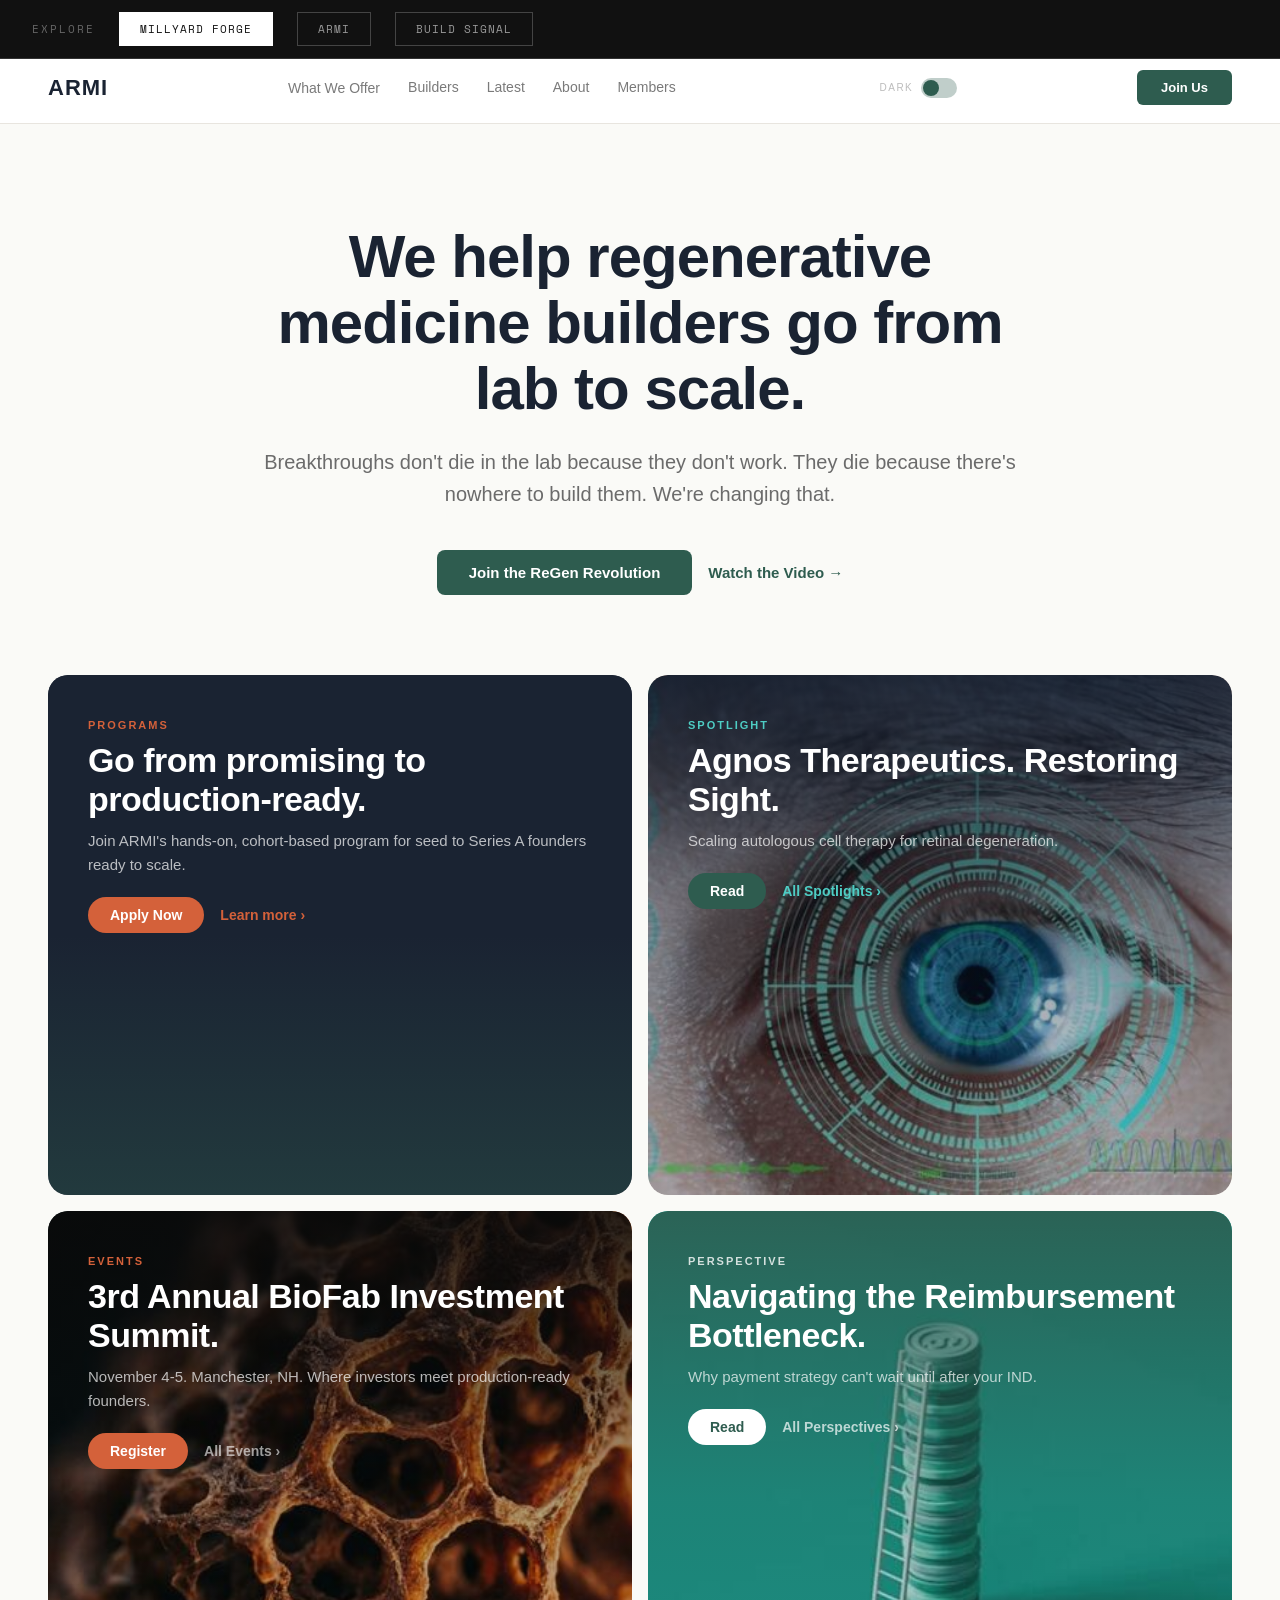
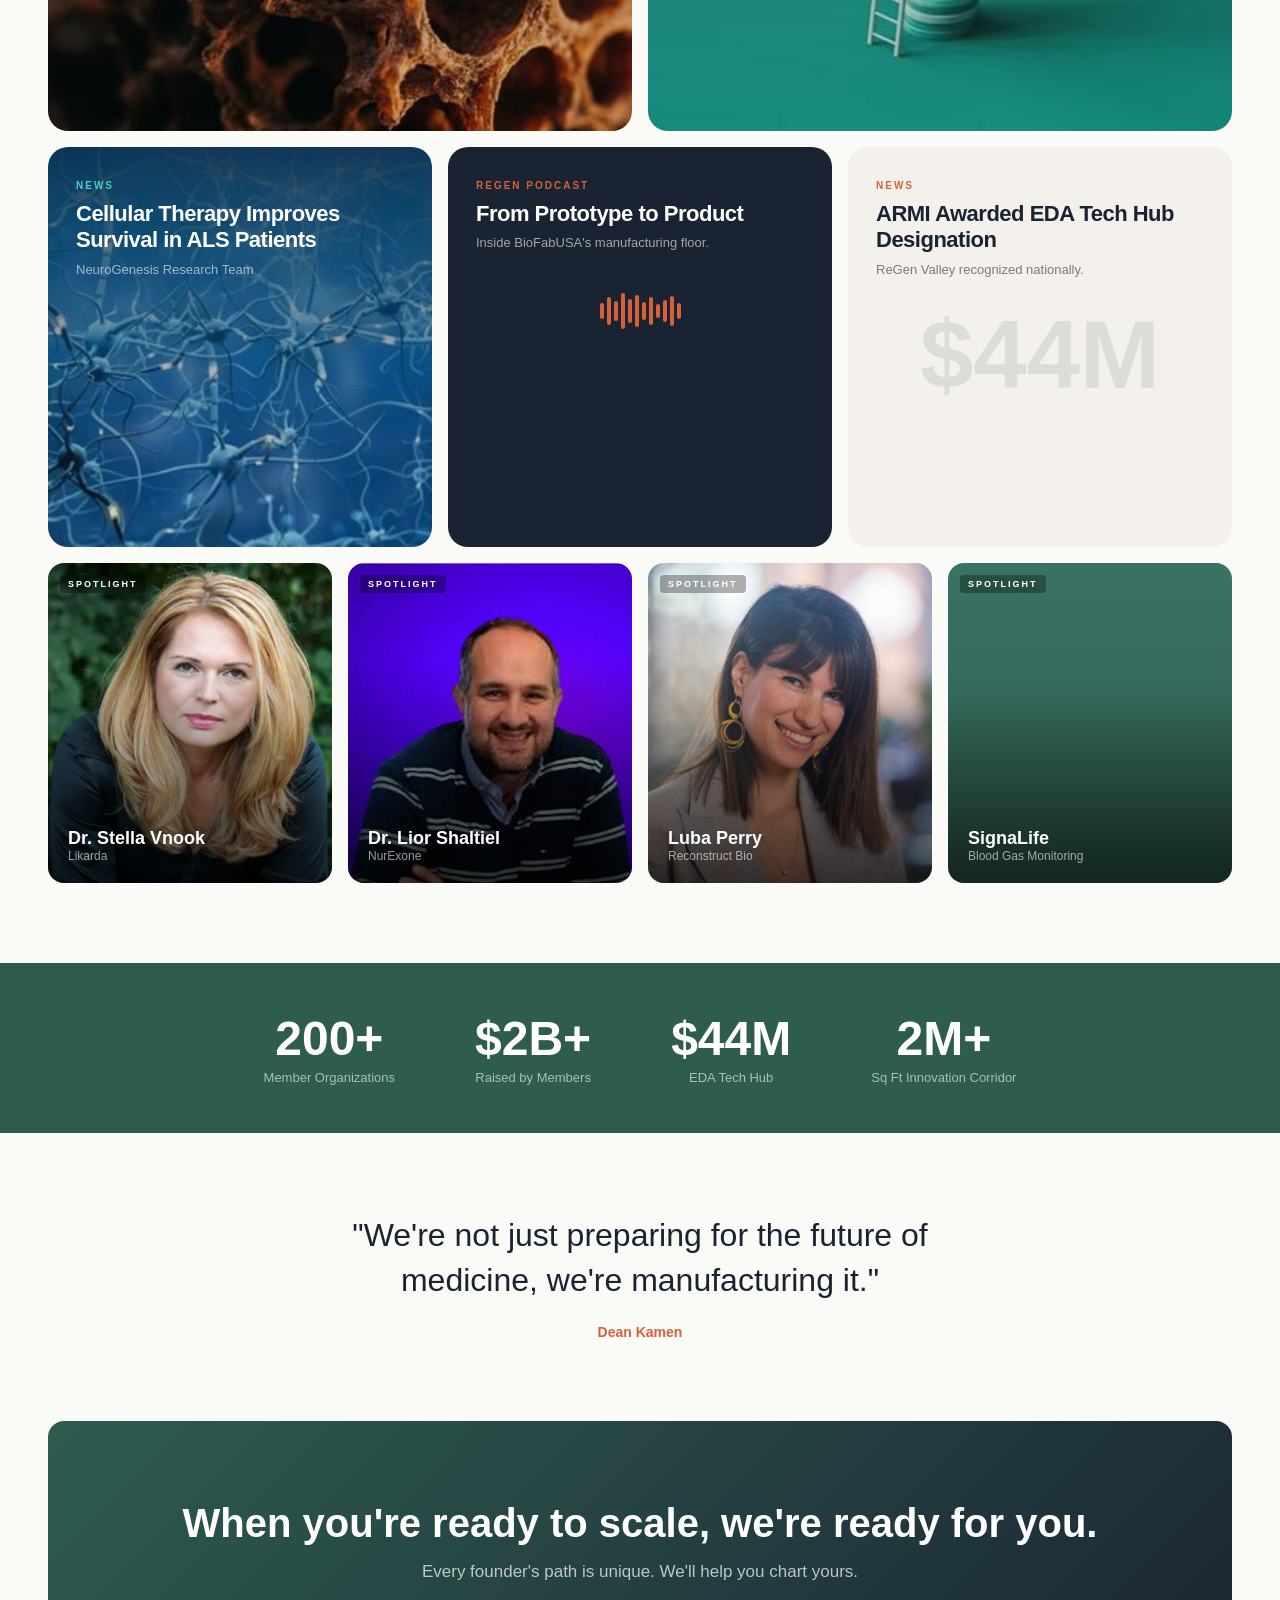
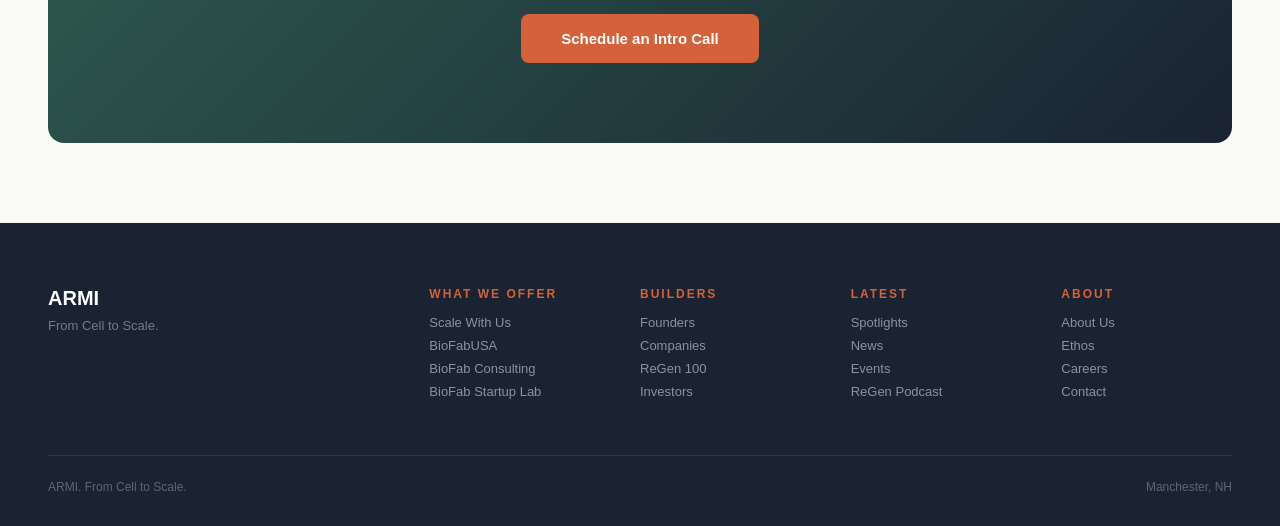
==== index.html @ 645fe460 "ARMI website explorations with What We Offer sub-pages 3 mockup variants (Forge, ARMI, Signal) acros" ====
<!DOCTYPE html>
<html lang="en">
<head>
<meta charset="UTF-8">
<meta name="viewport" content="width=device-width, initial-scale=1.0">
<title>ARMI - Homepage Explorations</title>
<link rel="preconnect" href="https://fonts.googleapis.com">
<link href="https://fonts.googleapis.com/css2?family=DM+Sans:wght@400;500;700&family=Fraunces:ital,opsz,wght@0,9..144,300;0,9..144,500;0,9..144,700;0,9..144,900;1,9..144,400&family=Plus+Jakarta+Sans:wght@400;500;600;700&family=Space+Mono:wght@400;700&display=swap" rel="stylesheet">
<link href="https://api.fontshare.com/v2/css?f[]=clash-display@400,500,600,700&f[]=outfit@300,400,500,600,700&f[]=general-sans@400,500,600,700&f[]=satoshi@400,500,700&display=swap" rel="stylesheet">
<link rel="stylesheet" href="css/styles.css">
</head>
<body>

<!-- SWITCHER -->
<div class="switcher">
  <span class="switcher-label">Explore</span>
  <button class="switcher-btn active" onclick="show('forge')">Millyard Forge</button>
  <button class="switcher-btn" onclick="show('armi-mock')">ARMI</button>
  <button class="switcher-btn" onclick="show('signal')">Build Signal</button>
</div>

<!-- ============================================
     MOCKUP 1: MILLYARD FORGE
     Industrial Editorial
     ============================================ -->
<div class="mockup forge" id="forge">
  <nav class="f-nav">
    <div class="f-logo">ARMI</div>
    <div class="f-nav-links">
      <div class="nav-dropdown-wrap">
        <a href="#" class="nav-dropdown-trigger">What We Offer</a>
        <div class="nav-dropdown">
          <a href="scale-with-us.html">Scale With Us</a>
          <div class="dd-divider"></div>
          <a href="founders.html">Founders</a>
          <a href="investors.html">Investors</a>
          <a href="pharma.html">Pharma</a>
          <a href="government.html">Government</a>
          <div class="dd-divider"></div>
          <a href="biofabusa.html">BioFabUSA</a>
          <a href="biofab-consulting.html">BioFab Consulting</a>
          <a href="bio-industries.html">Bio Industries</a>
          <a href="biofab.html">BioFab</a>
        </div>
      </div>
      <a href="#">Builders</a>
      <a href="#">Latest</a>
      <a href="#">About</a>
      <a href="#">Members</a>
    </div>
    <div class="mode-toggle">
      <span class="mode-toggle-label">Light</span>
      <label class="mode-toggle-switch"><input type="checkbox" onchange="toggleMode('forge',this.checked)"><div class="mode-toggle-track"></div><div class="mode-toggle-thumb"></div></label>
    </div>
    <a href="#" class="f-join">Join Us</a>
  </nav>

  <div class="f-hero">
    <div class="f-hero-left">
      <h1>Where Regenerative Medicine Stops Waiting and <em>Starts Scaling</em></h1>
    </div>
    <div class="f-hero-right">
      <p>Breakthroughs don't die in the lab because they don't work. They die because there's nowhere to build them. We're changing that.</p>
      <div class="f-cta-row">
        <a href="#" class="f-cta-primary">Join the ReGen Revolution</a>
        <a href="#" class="f-cta-ghost">Watch the Video</a>
      </div>
    </div>
  </div>

  <hr class="f-rule-thick">

  <div class="f-stats">
    <div class="f-stat"><div class="f-stat-num">200+</div><div class="f-stat-label">Member Organizations</div></div>
    <div class="f-stat"><div class="f-stat-num">$2B+</div><div class="f-stat-label">Raised by Members</div></div>
    <div class="f-stat"><div class="f-stat-num">$44M</div><div class="f-stat-label">EDA Tech Hub</div></div>
    <div class="f-stat"><div class="f-stat-num">2M+</div><div class="f-stat-label">Sq Ft Innovation Corridor</div></div>
  </div>

  <div class="f-cards">
    <div class="f-cards-label">From the Field</div>

    <!-- Wide card 1: Agnos -->
    <div class="fc-wide">
      <div class="fc-wide-img" style="background-image:url(img/agnos.jpg)"></div>
      <div class="fc-wide-text">
        <div class="fc-num">Spotlight 01</div>
        <h3>Agnos Therapeutics. Restoring Sight.</h3>
        <p>Scaling autologous cell therapy for retinal degeneration. From lab proof to manufacturing reality inside ARMI's BioFabUSA.</p>
        <a href="#">Read the Story &rarr;</a>
      </div>
    </div>

    <!-- Wide card 2: Reimbursement (flipped) -->
    <div class="fc-wide fc-flip">
      <div class="fc-wide-img" style="background-image:url(img/reimburse.jpg)"></div>
      <div class="fc-wide-text">
        <div class="fc-num">Perspective</div>
        <h3>Navigating the Reimbursement Bottleneck.</h3>
        <p>Why payment strategy can't wait until after your IND. The path to patients runs through payers.</p>
        <a href="#">Read &rarr;</a>
      </div>
    </div>

    <!-- 3-col row: Summit, Neural, Podcast -->
    <div class="fc-row3">
      <div class="fc-card" style="background-image:url(img/summit.jpg)">
        <div class="fc-card-text">
          <div class="fc-label">Events</div>
          <h4>3rd Annual BioFab Investment Summit</h4>
          <p>Nov 4-5 &middot; Manchester, NH</p>
        </div>
      </div>
      <div class="fc-card" style="background-image:url(img/neural.jpg)">
        <div class="fc-card-text">
          <div class="fc-label">News</div>
          <h4>Cellular Therapy Improves Survival in ALS Patients</h4>
          <p>NeuroGenesis Research Team</p>
        </div>
      </div>
      <div class="fc-card" style="background-color:#1A1714">
        <div class="fc-card-text" style="bottom:auto;top:0;bottom:0;display:flex;flex-direction:column;justify-content:center;align-items:center;text-align:center">
          <div class="fc-label">ReGen Podcast</div>
          <h4>From Prototype to Product</h4>
          <p>Inside BioFabUSA's manufacturing floor</p>
        </div>
      </div>
    </div>

    <!-- Founders -->
    <div class="fc-founders">
      <div class="fc-founder" style="background-image:url(img/stella.jpg)">
        <div class="fc-founder-text"><span>Spotlight</span><h4>Dr. Stella Vnook</h4><p>Likarda</p></div>
      </div>
      <div class="fc-founder" style="background-image:url(img/lior.jpg)">
        <div class="fc-founder-text"><span>Spotlight</span><h4>Dr. Lior Shaltiel</h4><p>NurExone</p></div>
      </div>
      <div class="fc-founder" style="background-image:url(img/luba.jpg)">
        <div class="fc-founder-text"><span>Spotlight</span><h4>Luba Perry</h4><p>Reconstruct Bio</p></div>
      </div>
    </div>
  </div>


  <div class="f-quote">
    <blockquote>"We're not just preparing for the future of medicine, we're manufacturing it."</blockquote>
    <cite>Dean Kamen</cite>
  </div>

  <hr class="f-rule">

  <div class="f-cta-banner">
    <h3>When you're ready to scale, we're ready for you.</h3>
    <a href="#">Schedule an Intro Call</a>
  </div>

  <div class="f-footer">
    <div class="f-footer-brand">ARMI<p>From Cell to Scale.</p></div>
    <div class="f-footer-col"><h5>What We Offer</h5><a href="scale-with-us.html">Scale With Us</a><a href="biofabusa.html">BioFabUSA</a><a href="biofab-consulting.html">BioFab Consulting</a><a href="founders.html">BioFab Startup Lab</a></div>
    <div class="f-footer-col"><h5>Builders</h5><a href="founders.html">Founders</a><a href="#">Companies</a><a href="#">ReGen 100</a><a href="investors.html">Investors</a></div>
    <div class="f-footer-col"><h5>Latest</h5><a href="#">Spotlights</a><a href="#">News</a><a href="#">Events</a><a href="#">ReGen Podcast</a></div>
    <div class="f-footer-col"><h5>About</h5><a href="#">About Us</a><a href="#">Ethos</a><a href="#">Careers</a><a href="#">Contact</a></div>
  </div>
</div>

<!-- ============================================
     MOCKUP 2: ARMI (Sequoia-Inspired)
     Kinetic Storytelling / Editorial Grid
     ============================================ -->
<div class="mockup armi-m active" id="armi-mock">
  <nav class="a-nav">
    <div class="a-logo">ARMI</div>
    <div class="a-nav-links">
      <div class="nav-dropdown-wrap">
        <a href="#" class="nav-dropdown-trigger">What We Offer</a>
        <div class="nav-dropdown">
          <a href="scale-with-us.html">Scale With Us</a>
          <div class="dd-divider"></div>
          <a href="founders.html">Founders</a>
          <a href="investors.html">Investors</a>
          <a href="pharma.html">Pharma</a>
          <a href="government.html">Government</a>
          <div class="dd-divider"></div>
          <a href="biofabusa.html">BioFabUSA</a>
          <a href="biofab-consulting.html">BioFab Consulting</a>
          <a href="bio-industries.html">Bio Industries</a>
          <a href="biofab.html">BioFab</a>
        </div>
      </div>
      <a href="#">Builders</a>
      <a href="#">Latest</a>
      <a href="#">About</a>
      <a href="#">Members</a>
    </div>
    <div class="mode-toggle">
      <span class="mode-toggle-label">Dark</span>
      <label class="mode-toggle-switch"><input type="checkbox" onchange="toggleMode('armi-mock',this.checked)"><div class="mode-toggle-track"></div><div class="mode-toggle-thumb"></div></label>
    </div>
    <a href="#" class="a-join">Join Us</a>
  </nav>

  <div class="a-hero">
    <h1>We help regenerative medicine builders go from lab to scale.</h1>
    <p>Breakthroughs don't die in the lab because they don't work. They die because there's nowhere to build them. We're changing that.</p>
    <div class="a-hero-ctas">
      <a href="#" class="a-cta-primary">Join the ReGen Revolution</a>
      <a href="#" class="a-cta-link">Watch the Video &rarr;</a>
    </div>
  </div>

  <div class="a-cards">

    <!-- Card 1: BioFab Startup Lab -->
    <div class="ac ac-startup">
      <div class="ac-text">
        <div class="ac-tag">Programs</div>
        <h3>Go from promising to production-ready.</h3>
        <p>Join ARMI's hands-on, cohort-based program for seed to Series A founders ready to scale.</p>
        <div class="ac-ctas">
          <a href="#" class="ac-btn">Apply Now</a>
          <a href="#" class="ac-link">Learn more &rsaquo;</a>
        </div>
      </div>
    </div>

    <!-- Card 2: Agnos Spotlight -->
    <div class="ac ac-agnos" style="background-image:url(img/agnos.jpg);background-size:cover;background-position:center">
      <div class="ac-text">
        <div class="ac-tag">Spotlight</div>
        <h3>Agnos Therapeutics. Restoring Sight.</h3>
        <p>Scaling autologous cell therapy for retinal degeneration.</p>
        <div class="ac-ctas">
          <a href="#" class="ac-btn">Read</a>
          <a href="#" class="ac-link">All Spotlights &rsaquo;</a>
        </div>
      </div>
    </div>

    <!-- Card 3: BioFab Investment Summit -->
    <div class="ac ac-summit" style="background-image:url(img/summit.jpg);background-size:cover;background-position:center">
      <div class="ac-text">
        <div class="ac-tag">Events</div>
        <h3>3rd Annual BioFab Investment Summit.</h3>
        <p>November 4-5. Manchester, NH. Where investors meet production-ready founders.</p>
        <div class="ac-ctas">
          <a href="#" class="ac-btn">Register</a>
          <a href="#" class="ac-link">All Events &rsaquo;</a>
        </div>
      </div>
    </div>

    <!-- Card 4: Perspective -->
    <div class="ac ac-perspective" style="background-image:url(img/reimburse.jpg);background-size:cover;background-position:center">
      <div class="ac-text">
        <div class="ac-tag">Perspective</div>
        <h3>Navigating the Reimbursement Bottleneck.</h3>
        <p>Why payment strategy can't wait until after your IND.</p>
        <div class="ac-ctas">
          <a href="#" class="ac-btn">Read</a>
          <a href="#" class="ac-link">All Perspectives &rsaquo;</a>
        </div>
      </div>
    </div>

    <!-- Row 3: Three medium cards -->
    <div class="ac-row3">
      <!-- Neural / News -->
      <div class="ac-sm ac-neural" style="background-image:url(img/neural.jpg);background-size:cover;background-position:center">
        <div class="ac-text">
          <div class="ac-tag">News</div>
          <h3>Cellular Therapy Improves Survival in ALS Patients</h3>
          <p>NeuroGenesis Research Team</p>
        </div>
      </div>

      <!-- Podcast -->
      <div class="ac-sm ac-pod">
        <div class="ac-text">
          <div class="ac-tag">ReGen Podcast</div>
          <h3>From Prototype to Product</h3>
          <p>Inside BioFabUSA's manufacturing floor.</p>
        </div>
        <div class="ac-vis-zone">
          <div class="ac-waveform">
            <div class="ac-bar" style="animation-delay:0s;height:16px"></div>
            <div class="ac-bar" style="animation-delay:.1s;height:28px"></div>
            <div class="ac-bar" style="animation-delay:.2s;height:20px"></div>
            <div class="ac-bar" style="animation-delay:.3s;height:36px"></div>
            <div class="ac-bar" style="animation-delay:.4s;height:24px"></div>
            <div class="ac-bar" style="animation-delay:.5s;height:32px"></div>
            <div class="ac-bar" style="animation-delay:.6s;height:18px"></div>
            <div class="ac-bar" style="animation-delay:.7s;height:28px"></div>
            <div class="ac-bar" style="animation-delay:.8s;height:14px"></div>
            <div class="ac-bar" style="animation-delay:.9s;height:22px"></div>
            <div class="ac-bar" style="animation-delay:1s;height:30px"></div>
            <div class="ac-bar" style="animation-delay:1.1s;height:16px"></div>
          </div>
        </div>
      </div>

      <!-- $44M News -->
      <div class="ac-sm ac-news">
        <div class="ac-text">
          <div class="ac-tag">News</div>
          <h3>ARMI Awarded EDA Tech Hub Designation</h3>
          <p>ReGen Valley recognized nationally.</p>
        </div>
        <div class="ac-vis-zone">
          <div class="ac-big-num">$44M</div>
        </div>
      </div>
    </div>

    <!-- Row 4: Founder portraits -->
    <div class="ac-founders">
      <div class="ac-founder" style="background:url(img/stella.jpg) center top/cover no-repeat">
        <div class="ac-f-overlay" style="background:linear-gradient(180deg,transparent 30%,rgba(0,0,0,0.7))"></div>
        <div class="ac-f-tag">Spotlight</div>
        <div class="ac-f-name">Dr. Stella Vnook</div>
        <div class="ac-f-co">Likarda</div>
      </div>
      <div class="ac-founder" style="background:url(img/lior.jpg) center top/cover no-repeat">
        <div class="ac-f-overlay" style="background:linear-gradient(180deg,transparent 30%,rgba(0,0,0,0.7))"></div>
        <div class="ac-f-tag">Spotlight</div>
        <div class="ac-f-name">Dr. Lior Shaltiel</div>
        <div class="ac-f-co">NurExone</div>
      </div>
      <div class="ac-founder" style="background:url(img/luba.jpg) center top/cover no-repeat">
        <div class="ac-f-overlay" style="background:linear-gradient(180deg,transparent 30%,rgba(0,0,0,0.7))"></div>
        <div class="ac-f-tag">Spotlight</div>
        <div class="ac-f-name">Luba Perry</div>
        <div class="ac-f-co">Reconstruct Bio</div>
      </div>
      <div class="ac-founder" style="background:linear-gradient(180deg,#3A7263,#2E5C4F)">
        <div class="ac-f-overlay" style="background:linear-gradient(180deg,transparent 40%,rgba(0,0,0,0.6))"></div>
        <div class="ac-f-tag">Spotlight</div>
        <div class="ac-f-name">SignaLife</div>
        <div class="ac-f-co">Blood Gas Monitoring</div>
      </div>
    </div>

  </div>

  <div class="a-stats-bar">
    <div class="a-sbar-item"><div class="a-sbar-num">200+</div><div class="a-sbar-label">Member Organizations</div></div>
    <div class="a-sbar-item"><div class="a-sbar-num">$2B+</div><div class="a-sbar-label">Raised by Members</div></div>
    <div class="a-sbar-item"><div class="a-sbar-num">$44M</div><div class="a-sbar-label">EDA Tech Hub</div></div>
    <div class="a-sbar-item"><div class="a-sbar-num">2M+</div><div class="a-sbar-label">Sq Ft Innovation Corridor</div></div>
  </div>

  <div class="a-quote">
    <blockquote>"We're not just preparing for the future of medicine, we're manufacturing it."</blockquote>
    <cite>Dean Kamen</cite>
  </div>

  <div style="padding:0 48px">
    <div class="a-cta-section">
      <h3>When you're ready to scale, we're ready for you.</h3>
      <p>Every founder's path is unique. We'll help you chart yours.</p>
      <a href="#">Schedule an Intro Call</a>
    </div>
  </div>

  <div class="a-footer">
    <div class="a-footer-inner">
      <div class="a-footer-brand"><div class="a-f-logo">ARMI</div><div class="a-f-tag">From Cell to Scale.</div></div>
      <div><h5>What We Offer</h5><a href="scale-with-us.html">Scale With Us</a><a href="biofabusa.html">BioFabUSA</a><a href="biofab-consulting.html">BioFab Consulting</a><a href="founders.html">BioFab Startup Lab</a></div>
      <div><h5>Builders</h5><a href="founders.html">Founders</a><a href="#">Companies</a><a href="#">ReGen 100</a><a href="investors.html">Investors</a></div>
      <div><h5>Latest</h5><a href="#">Spotlights</a><a href="#">News</a><a href="#">Events</a><a href="#">ReGen Podcast</a></div>
      <div><h5>About</h5><a href="#">About Us</a><a href="#">Ethos</a><a href="#">Careers</a><a href="#">Contact</a></div>
    </div>
    <div class="a-footer-bottom"><span>ARMI. From Cell to Scale.</span><span>Manchester, NH</span></div>
  </div>
</div>

<!-- ============================================
     MOCKUP 3: BUILD SIGNAL
     Mission Control / Data Terminal
     ============================================ -->
<div class="mockup signal" id="signal">
  <nav class="s-nav">
    <div class="s-logo">ARM<span>I</span></div>
    <div class="s-nav-links">
      <div class="nav-dropdown-wrap">
        <a href="#" class="nav-dropdown-trigger">What We Offer</a>
        <div class="nav-dropdown">
          <a href="scale-with-us.html">Scale With Us</a>
          <div class="dd-divider"></div>
          <a href="founders.html">Founders</a>
          <a href="investors.html">Investors</a>
          <a href="pharma.html">Pharma</a>
          <a href="government.html">Government</a>
          <div class="dd-divider"></div>
          <a href="biofabusa.html">BioFabUSA</a>
          <a href="biofab-consulting.html">BioFab Consulting</a>
          <a href="bio-industries.html">Bio Industries</a>
          <a href="biofab.html">BioFab</a>
        </div>
      </div>
      <a href="#">Builders</a>
      <a href="#">Latest</a>
      <a href="#">About</a>
      <a href="#">Members</a>
    </div>
    <div class="mode-toggle">
      <span class="mode-toggle-label">Dark</span>
      <label class="mode-toggle-switch"><input type="checkbox" onchange="toggleMode('signal',this.checked)"><div class="mode-toggle-track"></div><div class="mode-toggle-thumb"></div></label>
    </div>
    <a href="#" class="s-join">Join Us</a>
  </nav>

  <div class="s-ticker"><div class="s-ticker-inner">
    <span>200+ Member Organizations</span><span class="s-t-accent">*</span>
    <span>$2B+ Raised by Members</span><span class="s-t-accent">*</span>
    <span>$44M EDA Tech Hub</span><span class="s-t-accent">*</span>
    <span>2M+ Sq Ft Innovation Corridor</span><span class="s-t-accent">*</span>
    <span>Manchester, NH - ReGen Valley</span><span class="s-t-accent">*</span>
    <span>DoD / HHS / BARDA / NIH / NIST / NSF / FDA</span><span class="s-t-accent">*</span>
    <span>200+ Member Organizations</span><span class="s-t-accent">*</span>
    <span>$2B+ Raised by Members</span><span class="s-t-accent">*</span>
    <span>$44M EDA Tech Hub</span><span class="s-t-accent">*</span>
    <span>2M+ Sq Ft Innovation Corridor</span><span class="s-t-accent">*</span>
    <span>Manchester, NH - ReGen Valley</span><span class="s-t-accent">*</span>
    <span>DoD / HHS / BARDA / NIH / NIST / NSF / FDA</span><span class="s-t-accent">*</span>
  </div></div>

  <div class="s-hero">
    <div class="s-hero-inner">
      <h1>Where Regenerative Medicine <span>Stops Waiting</span> and Starts Scaling</h1>
      <div class="s-hero-right">
        <p>Breakthroughs don't die in the lab because they don't work. They die because there's nowhere to build them. We're changing that.</p>
        <div class="s-cta-row">
          <a href="#" class="s-cta-red">Scale With Us</a>
          <a href="#" class="s-cta-outline">Watch Video</a>
        </div>
      </div>
    </div>
  </div>

  <div class="s-stats">
    <div class="s-stat"><div class="s-stat-num">200<span>+</span></div><div class="s-stat-label">Members</div></div>
    <div class="s-stat"><div class="s-stat-num">$2B<span>+</span></div><div class="s-stat-label">Raised</div></div>
    <div class="s-stat"><div class="s-stat-num">$44<span>M</span></div><div class="s-stat-label">EDA Tech Hub</div></div>
    <div class="s-stat"><div class="s-stat-num">2M<span>+</span></div><div class="s-stat-label">Sq Ft Corridor</div></div>
  </div>


  <div class="sc-section">
    <div class="sc-label">Latest Signals</div>

    <!-- Monitor 1: Agnos -->
    <div class="sc-monitor">
      <div class="sc-monitor-bar"><span><span class="sc-dot"></span>Spotlight // Live</span><a href="#" class="sc-action">Read &rarr;</a></div>
      <div class="sc-monitor-body">
        <div class="sc-monitor-img" style="background-image:url(img/agnos.jpg)"></div>
        <div class="sc-monitor-text">
          <h3>Agnos Therapeutics. Restoring Sight.</h3>
          <p>Scaling autologous cell therapy for retinal degeneration. From lab proof to manufacturing reality.</p>
          <a href="#">Read Full Report &rarr;</a>
        </div>
      </div>
    </div>

    <!-- Monitor 2: Reimbursement (flipped) -->
    <div class="sc-monitor sc-flip">
      <div class="sc-monitor-bar"><span><span class="sc-dot"></span>Perspective // Analysis</span><a href="#" class="sc-action">Read &rarr;</a></div>
      <div class="sc-monitor-body">
        <div class="sc-monitor-img" style="background-image:url(img/reimburse.jpg)"></div>
        <div class="sc-monitor-text">
          <h3>Navigating the Reimbursement Bottleneck.</h3>
          <p>Why payment strategy can't wait until after your IND. The path to patients runs through payers.</p>
          <a href="#">Read Analysis &rarr;</a>
        </div>
      </div>
    </div>

    <!-- 3 data cards -->
    <div class="sc-grid3">
      <div class="sc-dcard">
        <div class="sc-dcard-img" style="background-image:url(img/summit.jpg)"></div>
        <div class="sc-dcard-text">
          <div class="sc-dt-label">Events</div>
          <h4>BioFab Investment Summit</h4>
          <p>Nov 4-5 &middot; Manchester, NH</p>
        </div>
      </div>
      <div class="sc-dcard">
        <div class="sc-dcard-img" style="background-image:url(img/neural.jpg)"></div>
        <div class="sc-dcard-text">
          <div class="sc-dt-label">News</div>
          <h4>Cell Therapy Improves ALS Survival</h4>
          <p>NeuroGenesis Research Team</p>
        </div>
      </div>
      <div class="sc-dcard">
        <div class="sc-dcard-img" style="background-color:#0F0F0F;filter:none;display:flex;align-items:center;justify-content:center"><div style="font-family:'General Sans',sans-serif;font-size:64px;font-weight:700;color:#222;position:relative;z-index:2">$44<span style='color:#D9534F'>M</span></div></div>
        <div class="sc-dcard-text">
          <div class="sc-dt-label">News</div>
          <h4>EDA Tech Hub Designation</h4>
          <p>ReGen Valley recognized nationally</p>
        </div>
      </div>
    </div>

    <!-- Founder row -->
    <div class="sc-grid3">
      <div class="sc-dcard">
        <div class="sc-dcard-img" style="background-image:url(img/stella.jpg)"></div>
        <div class="sc-dcard-text">
          <div class="sc-dt-label">Spotlight</div>
          <h4>Dr. Stella Vnook</h4>
          <p>Likarda</p>
        </div>
      </div>
      <div class="sc-dcard">
        <div class="sc-dcard-img" style="background-image:url(img/lior.jpg)"></div>
        <div class="sc-dcard-text">
          <div class="sc-dt-label">Spotlight</div>
          <h4>Dr. Lior Shaltiel</h4>
          <p>NurExone</p>
        </div>
      </div>
      <div class="sc-dcard">
        <div class="sc-dcard-img" style="background-image:url(img/luba.jpg)"></div>
        <div class="sc-dcard-text">
          <div class="sc-dt-label">Spotlight</div>
          <h4>Luba Perry</h4>
          <p>Reconstruct Bio</p>
        </div>
      </div>
    </div>
  </div>


  <div class="s-quote">
    <blockquote>"We're not just preparing for the future of medicine, we're manufacturing it."</blockquote>
    <cite>Dean Kamen</cite>
  </div>

  <div class="s-companies">
    <h2>Companies Scaling with ARMI</h2>
    <p>Startups that don't just promise progress. They're building it.</p>
    <div class="s-co-grid">
      <div class="s-co-card"><h5>Agnos Therapeutics</h5><p>Restoring Sight. Autologous cell therapy for retinal degeneration.</p><div class="s-co-stage">Stage: Series A</div></div>
      <div class="s-co-card"><h5>SignaLife</h5><p>Continuous, non-invasive blood gas monitoring.</p><div class="s-co-stage">Stage: Growth</div></div>
      <div class="s-co-card"><h5>NeuroGenesis</h5><p>Autologous cell therapy reversing disability in Progressive MS and ALS.</p><div class="s-co-stage">Stage: Pre-Clinical</div></div>
      <div class="s-co-card"><h5>FlowCell</h5><p>High-precision perfusion platform enabling scalable vascularized tissue fabrication.</p><div class="s-co-stage">Stage: Seed</div></div>
    </div>
  </div>

  <div class="s-cta-banner">
    <h3>When you're ready to scale, we're ready for you.</h3>
    <p>Every founder's path is unique. We'll help you chart yours.</p>
    <a href="#">Schedule an Intro Call</a>
  </div>

  <div class="s-footer">
    <div class="s-footer-inner">
      <div class="s-footer-brand">ARM<span>I</span><p>From Cell to Scale. Manchester, NH.</p></div>
      <div><h5>What We Offer</h5><a href="scale-with-us.html">Scale With Us</a><a href="biofabusa.html">BioFabUSA</a><a href="biofab-consulting.html">BioFab Consulting</a><a href="founders.html">BioFab Startup Lab</a></div>
      <div><h5>Builders</h5><a href="founders.html">Founders</a><a href="#">Companies</a><a href="#">ReGen 100</a><a href="investors.html">Investors</a></div>
      <div><h5>Latest</h5><a href="#">Spotlights</a><a href="#">News</a><a href="#">Events</a><a href="#">ReGen Podcast</a></div>
      <div><h5>About</h5><a href="#">About Us</a><a href="#">Ethos</a><a href="#">Careers</a><a href="#">Contact</a></div>
    </div>
  </div>
</div>

<script src="https://mcp.figma.com/mcp/html-to-design/capture.js" async></script>
<script src="js/main.js"></script>
</body>
</html>
---- css/styles.css ----
*{margin:0;padding:0;box-sizing:border-box}

/* === MOCKUP SWITCHER === */
.switcher{position:fixed;top:0;left:0;right:0;z-index:9999;background:#111;display:flex;align-items:center;padding:12px 32px;gap:24px;border-bottom:1px solid #333}
.switcher-label{color:#666;font-family:'Space Mono',monospace;font-size:11px;text-transform:uppercase;letter-spacing:2px}
.switcher-btn{background:none;border:1px solid #444;color:#999;padding:8px 20px;font-family:'Space Mono',monospace;font-size:11px;letter-spacing:1px;text-transform:uppercase;cursor:pointer;transition:all .3s}
.switcher-btn:hover{border-color:#888;color:#fff}
.switcher-btn.active{background:#fff;color:#111;border-color:#fff}
.mockup{display:none;padding-top:52px}
.mockup.active{display:block}

/* ========================================
   MOCKUP 1: MILLYARD FORGE
   Industrial Editorial
   ======================================== */
.forge{background:#0E0C0A;color:#F5F0E8;font-family:'Plus Jakarta Sans',sans-serif}
.forge .f-nav{display:flex;align-items:center;justify-content:space-between;padding:20px 48px;border-bottom:1px solid rgba(196,114,42,0.15)}
.forge .f-logo{font-family:'Fraunces',Georgia,serif;font-size:24px;font-weight:700;color:#C4722A;letter-spacing:2px}
.forge .f-nav-links{display:flex;gap:32px}
.forge .f-nav-links a{color:#8A8478;font-size:13px;font-weight:500;text-decoration:none;letter-spacing:.5px;transition:color .3s}
.forge .f-nav-links a:hover{color:#F5F0E8}
.forge .f-join{background:#C4722A;color:#0E0C0A;padding:10px 24px;font-size:12px;font-weight:700;text-transform:uppercase;letter-spacing:2px;text-decoration:none;transition:all .3s}
.forge .f-join:hover{background:#E08C3A}

.forge .f-hero{padding:120px 48px 80px;max-width:1300px;margin:0 auto;display:grid;grid-template-columns:1fr 1fr;gap:80px;align-items:end}
.forge .f-hero-left h1{font-family:'Fraunces',Georgia,serif;font-size:64px;font-weight:900;line-height:1.05;color:#F5F0E8;letter-spacing:-1px}
.forge .f-hero-left h1 em{font-style:italic;color:#C4722A}
.forge .f-hero-right{border-left:1px solid rgba(196,114,42,0.2);padding-left:48px}
.forge .f-hero-right p{font-size:18px;line-height:1.7;color:#8A8478;margin-bottom:32px}
.forge .f-hero-right .f-cta-row{display:flex;gap:16px}
.forge .f-hero-right .f-cta-primary{background:#C4722A;color:#0E0C0A;padding:14px 32px;font-size:13px;font-weight:700;text-transform:uppercase;letter-spacing:2px;text-decoration:none;display:inline-block;transition:all .3s}
.forge .f-hero-right .f-cta-primary:hover{background:#E08C3A}
.forge .f-hero-right .f-cta-ghost{border:1px solid #C4722A;color:#C4722A;padding:14px 32px;font-size:13px;font-weight:700;text-transform:uppercase;letter-spacing:2px;text-decoration:none;display:inline-block;transition:all .3s}
.forge .f-hero-right .f-cta-ghost:hover{background:rgba(196,114,42,0.1)}

.forge .f-rule{border:none;border-top:1px solid rgba(196,114,42,0.15);margin:0 48px}
.forge .f-rule-thick{border:none;border-top:3px solid #C4722A;margin:0 48px}

.forge .f-stats{display:grid;grid-template-columns:repeat(4,1fr);max-width:1300px;margin:0 auto;padding:48px}
.forge .f-stat{text-align:center;padding:32px;border-right:1px solid rgba(196,114,42,0.1)}
.forge .f-stat:last-child{border-right:none}
.forge .f-stat-num{font-family:'DM Sans',sans-serif;font-size:56px;font-weight:700;color:#C4722A;line-height:1}
.forge .f-stat-label{font-size:12px;text-transform:uppercase;letter-spacing:3px;color:#8A8478;margin-top:12px}

.forge .f-section{max-width:1300px;margin:0 auto;padding:80px 48px}
.forge .f-section-header{display:flex;justify-content:space-between;align-items:flex-end;margin-bottom:48px}
.forge .f-section-header h2{font-family:'Fraunces',Georgia,serif;font-size:42px;font-weight:700;line-height:1.1}
.forge .f-section-header p{color:#8A8478;font-size:14px;max-width:400px;text-align:right;line-height:1.6}

.forge .f-stack{display:grid;grid-template-columns:repeat(3,1fr);gap:2px}
.forge .f-stack-item{background:#1A1714;padding:40px 32px;position:relative;overflow:hidden;transition:all .4s}
.forge .f-stack-item:hover{background:#241F1A}
.forge .f-stack-item::before{content:'';position:absolute;top:0;left:0;width:3px;height:0;background:#C4722A;transition:height .4s}
.forge .f-stack-item:hover::before{height:100%}
.forge .f-stack-item .f-si-num{font-family:'Space Mono',monospace;font-size:11px;color:#C4722A;margin-bottom:16px;letter-spacing:2px}
.forge .f-stack-item h4{font-family:'Fraunces',Georgia,serif;font-size:22px;font-weight:700;margin-bottom:12px}
.forge .f-stack-item p{color:#8A8478;font-size:14px;line-height:1.7}

.forge .f-quote{max-width:1300px;margin:0 auto;padding:80px 48px;text-align:center}
.forge .f-quote blockquote{font-family:'Fraunces',Georgia,serif;font-size:36px;font-weight:300;font-style:italic;line-height:1.4;color:#F5F0E8;max-width:900px;margin:0 auto 24px}
.forge .f-quote cite{color:#C4722A;font-family:'Space Mono',monospace;font-size:12px;letter-spacing:3px;text-transform:uppercase;font-style:normal}

.forge .f-cta-banner{background:#C4722A;padding:60px 48px;text-align:center}
.forge .f-cta-banner h3{font-family:'Fraunces',Georgia,serif;font-size:36px;font-weight:700;color:#0E0C0A;margin-bottom:24px}
.forge .f-cta-banner a{background:#0E0C0A;color:#F5F0E8;padding:16px 40px;font-size:13px;font-weight:700;text-transform:uppercase;letter-spacing:2px;text-decoration:none;display:inline-block;transition:all .3s}
.forge .f-cta-banner a:hover{background:#1A1714}

.forge .f-footer{padding:48px;display:grid;grid-template-columns:1fr repeat(4,auto);gap:48px;max-width:1300px;margin:0 auto;border-top:1px solid rgba(196,114,42,0.1)}
.forge .f-footer-brand{font-family:'Fraunces',Georgia,serif;font-size:18px;font-weight:700;color:#C4722A}
.forge .f-footer-brand p{font-size:12px;color:#5A5549;margin-top:8px;font-family:'Plus Jakarta Sans',sans-serif}
.forge .f-footer-col h5{font-size:11px;text-transform:uppercase;letter-spacing:2px;color:#C4722A;margin-bottom:16px;font-family:'Space Mono',monospace}
.forge .f-footer-col a{display:block;color:#5A5549;font-size:13px;text-decoration:none;margin-bottom:8px;transition:color .3s}
.forge .f-footer-col a:hover{color:#F5F0E8}

/* ========================================
   MOCKUP 2: ARMI (Sequoia-Inspired)
   Kinetic Storytelling / Editorial Grid
   ======================================== */
.armi-m{background:#FAFAF7;color:#1A2332;font-family:'Outfit',sans-serif}
.armi-m .a-nav{display:flex;align-items:center;justify-content:space-between;padding:18px 48px;background:#fff;border-bottom:1px solid #E8E5DF}
.armi-m .a-logo{font-family:'Clash Display',sans-serif;font-size:22px;font-weight:700;color:#1A2332;letter-spacing:1px}
.armi-m .a-nav-links{display:flex;gap:28px}
.armi-m .a-nav-links a{color:#7A7A7A;font-size:14px;font-weight:500;text-decoration:none;transition:color .3s}
.armi-m .a-nav-links a:hover{color:#1A2332}
.armi-m .a-join{background:#2E5C4F;color:#fff;padding:10px 24px;border-radius:6px;font-size:13px;font-weight:600;text-decoration:none;transition:all .3s}
.armi-m .a-join:hover{background:#3A7263}

.armi-m .a-hero{padding:100px 48px 60px;text-align:center;max-width:900px;margin:0 auto}
.armi-m .a-hero h1{font-family:'Clash Display',sans-serif;font-size:60px;font-weight:700;line-height:1.1;color:#1A2332;margin-bottom:24px;letter-spacing:-1px}
.armi-m .a-hero p{font-size:20px;line-height:1.6;color:#6B6B6B;margin-bottom:40px}
.armi-m .a-hero-ctas{display:flex;gap:16px;justify-content:center}
.armi-m .a-cta-primary{background:#2E5C4F;color:#fff;padding:14px 32px;border-radius:8px;font-size:15px;font-weight:600;text-decoration:none;transition:all .3s}
.armi-m .a-cta-primary:hover{background:#3A7263;transform:translateY(-1px)}
.armi-m .a-cta-link{color:#2E5C4F;padding:14px 0;font-size:15px;font-weight:600;text-decoration:none;display:flex;align-items:center;gap:8px;transition:all .3s}
.armi-m .a-cta-link:hover{gap:12px}

.armi-m .a-cards{max-width:1300px;margin:0 auto;padding:20px 48px 80px;display:grid;grid-template-columns:1fr 1fr;gap:16px}

/* Base card - full-bleed image, gradient overlay, text floats over */
.armi-m .ac{border-radius:20px;overflow:hidden;position:relative;cursor:pointer;transition:all .5s cubic-bezier(.23,1,.32,1);min-height:520px;background-size:cover;background-position:center}
.armi-m .ac:hover{transform:scale(1.008);box-shadow:0 24px 64px rgba(0,0,0,0.15)}
.armi-m .ac::before{content:'';position:absolute;inset:0;z-index:1;border-radius:20px}
.armi-m .ac-text{position:relative;z-index:2;padding:40px}
.armi-m .ac-tag{font-size:11px;font-weight:600;text-transform:uppercase;letter-spacing:2px;margin-bottom:10px;display:inline-block}
.armi-m .ac-text h3{font-family:'Clash Display',sans-serif;font-weight:700;line-height:1.15;margin-bottom:10px;letter-spacing:-.5px;color:#fff}
.armi-m .ac-text p{line-height:1.6;font-size:15px;color:rgba(255,255,255,0.7)}
.armi-m .ac-ctas{display:flex;gap:16px;align-items:center;margin-top:20px}
.armi-m .ac-ctas a{font-size:14px;font-weight:600;text-decoration:none;transition:all .3s}
.armi-m .ac-ctas .ac-btn{padding:10px 22px;border-radius:999px;display:inline-block}
.armi-m .ac-ctas .ac-link{display:flex;align-items:center;gap:4px}

/* Card 1: BioFab Startup Lab */
.armi-m .ac-startup{background-color:#1A2332;color:#fff}
.armi-m .ac-startup::before{background:linear-gradient(180deg,rgba(26,35,50,0.92) 0%,rgba(26,35,50,0.65) 50%,rgba(46,92,79,0.4) 100%)}
.armi-m .ac-startup .ac-tag{color:#D4613A}
.armi-m .ac-startup h3{font-size:34px;max-width:420px}
.armi-m .ac-startup .ac-btn{background:#D4613A;color:#fff}
.armi-m .ac-startup .ac-btn:hover{background:#E07048}
.armi-m .ac-startup .ac-link{color:#D4613A}

/* Card 2: Agnos Spotlight */
.armi-m .ac-agnos{color:#fff}
.armi-m .ac-agnos::before{background:linear-gradient(180deg,rgba(10,22,40,0.85) 0%,rgba(10,22,40,0.4) 45%,rgba(10,22,40,0.2) 100%)}
.armi-m .ac-agnos .ac-tag{color:#4ECDC4}
.armi-m .ac-agnos h3{font-size:34px}
.armi-m .ac-agnos .ac-btn{background:#2E5C4F;color:#fff}
.armi-m .ac-agnos .ac-btn:hover{background:#3A7263}
.armi-m .ac-agnos .ac-link{color:#4ECDC4}

/* Card 3: BioFab Investment Summit */
.armi-m .ac-summit{color:#fff}
.armi-m .ac-summit::before{background:linear-gradient(180deg,rgba(10,10,10,0.88) 0%,rgba(10,10,10,0.35) 50%,rgba(10,10,10,0.15) 100%)}
.armi-m .ac-summit .ac-tag{color:#D4613A}
.armi-m .ac-summit h3{font-size:34px}
.armi-m .ac-summit .ac-btn{background:#D4613A;color:#fff}
.armi-m .ac-summit .ac-btn:hover{background:#E07048}
.armi-m .ac-summit .ac-link{color:rgba(255,255,255,0.6)}

/* Card 4: Perspective / Reimbursement */
.armi-m .ac-perspective{color:#fff}
.armi-m .ac-perspective::before{background:linear-gradient(180deg,rgba(46,92,79,0.88) 0%,rgba(46,92,79,0.3) 55%,rgba(46,92,79,0.15) 100%)}
.armi-m .ac-perspective .ac-tag{color:rgba(255,255,255,0.8)}
.armi-m .ac-perspective h3{font-size:34px}
.armi-m .ac-perspective .ac-btn{background:#fff;color:#2E5C4F}
.armi-m .ac-perspective .ac-btn:hover{background:rgba(255,255,255,0.9)}
.armi-m .ac-perspective .ac-link{color:rgba(255,255,255,0.7)}

/* === Row 3: Smaller cards === */
.armi-m .ac-row3{grid-column:span 2;display:grid;grid-template-columns:1fr 1fr 1fr;gap:16px}

.armi-m .ac-sm{border-radius:20px;overflow:hidden;cursor:pointer;transition:all .5s cubic-bezier(.23,1,.32,1);min-height:400px;position:relative;background-size:cover;background-position:center}
.armi-m .ac-sm:hover{transform:scale(1.008);box-shadow:0 20px 60px rgba(0,0,0,0.1)}
.armi-m .ac-sm::before{content:'';position:absolute;inset:0;z-index:1;border-radius:20px}
.armi-m .ac-sm .ac-text{position:relative;z-index:2;padding:28px}
.armi-m .ac-sm h3{font-family:'Clash Display',sans-serif;font-size:22px;font-weight:600;line-height:1.2;margin-bottom:6px;color:#fff}
.armi-m .ac-sm p{font-size:13px;line-height:1.5;color:rgba(255,255,255,0.6)}
.armi-m .ac-sm .ac-tag{font-size:10px}

/* Neural / ALS card */
.armi-m .ac-neural{color:#fff}
.armi-m .ac-neural::before{background:linear-gradient(180deg,rgba(13,40,71,0.9) 0%,rgba(13,40,71,0.35) 55%,rgba(13,40,71,0.15) 100%)}
.armi-m .ac-neural .ac-tag{color:#4ECDC4}

/* Podcast card - no image, keeps visual element */
.armi-m .ac-pod{background:#1A2332;color:#fff}
.armi-m .ac-pod::before{display:none}
.armi-m .ac-pod .ac-tag{color:#D4613A}
.armi-m .ac-pod .ac-vis-zone{position:relative;z-index:2;flex:1;display:flex;align-items:center;justify-content:center}
.armi-m .ac-pod .ac-waveform{display:flex;gap:3px;align-items:center;height:60px}
.armi-m .ac-pod .ac-bar{width:4px;border-radius:2px;background:#D4613A;animation:wave 1.2s ease-in-out infinite}
@keyframes wave{0%,100%{height:12px;opacity:.3}50%{height:40px;opacity:1}}

/* News / $44M card - no image, keeps visual element */
.armi-m .ac-news{background:#F4F1EC;color:#1A2332}
.armi-m .ac-news::before{display:none}
.armi-m .ac-news .ac-tag{color:#D4613A}
.armi-m .ac-news h3{color:#1A2332}
.armi-m .ac-news p{color:#7A7A7A}
.armi-m .ac-news .ac-vis-zone{position:relative;z-index:2;flex:1;display:flex;align-items:center;justify-content:center}
.armi-m .ac-news .ac-big-num{font-family:'Clash Display',sans-serif;font-size:96px;font-weight:700;color:#2E5C4F;opacity:.12;line-height:1}

/* === Row 4: Founders === */
.armi-m .ac-founders{grid-column:span 2;display:grid;grid-template-columns:repeat(4,1fr);gap:16px}
.armi-m .ac-founder{border-radius:16px;overflow:hidden;cursor:pointer;transition:all .4s;height:320px;position:relative;display:flex;flex-direction:column;justify-content:flex-end;padding:20px;background-size:cover;background-position:center top}
.armi-m .ac-founder:hover{transform:scale(1.01);box-shadow:0 16px 48px rgba(0,0,0,0.15)}
.armi-m .ac-founder .ac-f-name{font-family:'Clash Display',sans-serif;font-size:18px;font-weight:600;color:#fff;position:relative;z-index:2}
.armi-m .ac-founder .ac-f-co{font-size:12px;color:rgba(255,255,255,0.6);position:relative;z-index:2}
.armi-m .ac-founder .ac-f-overlay{position:absolute;inset:0;z-index:1}
.armi-m .ac-founder .ac-f-tag{position:absolute;top:12px;left:12px;z-index:2;font-size:9px;font-weight:700;text-transform:uppercase;letter-spacing:2px;color:#fff;background:rgba(0,0,0,0.3);backdrop-filter:blur(4px);padding:4px 8px;border-radius:4px}

.armi-m .a-divider{max-width:1300px;margin:0 auto;padding:0 48px}
.armi-m .a-divider hr{border:none;border-top:1px solid #E0DDD7}

.armi-m .a-section{max-width:1300px;margin:0 auto;padding:80px 48px}
.armi-m .a-section-head{text-align:center;margin-bottom:56px}
.armi-m .a-section-head h2{font-family:'Clash Display',sans-serif;font-size:44px;font-weight:700;margin-bottom:16px}
.armi-m .a-section-head p{color:#7A7A7A;font-size:17px;max-width:600px;margin:0 auto;line-height:1.6}

.armi-m .a-features{display:grid;grid-template-columns:repeat(3,1fr);gap:32px}
.armi-m .a-feat{background:#fff;border-radius:12px;padding:32px;border:1px solid #E8E5DF;transition:all .3s}
.armi-m .a-feat:hover{border-color:#2E5C4F}
.armi-m .a-feat-icon{width:40px;height:40px;border-radius:10px;background:rgba(46,92,79,0.08);display:flex;align-items:center;justify-content:center;margin-bottom:20px;color:#2E5C4F;font-size:18px}
.armi-m .a-feat h4{font-family:'Clash Display',sans-serif;font-size:20px;font-weight:600;margin-bottom:10px}
.armi-m .a-feat p{color:#7A7A7A;font-size:14px;line-height:1.7}

.armi-m .a-stats-bar{background:#2E5C4F;padding:48px;display:flex;justify-content:center;gap:80px}
.armi-m .a-sbar-item{text-align:center}
.armi-m .a-sbar-num{font-family:'Clash Display',sans-serif;font-size:48px;font-weight:700;color:#fff}
.armi-m .a-sbar-label{font-size:13px;color:rgba(255,255,255,0.6);margin-top:4px}

.armi-m .a-quote{max-width:800px;margin:0 auto;padding:80px 48px;text-align:center}
.armi-m .a-quote blockquote{font-family:'Clash Display',sans-serif;font-size:32px;font-weight:500;line-height:1.4;color:#1A2332;margin-bottom:20px}
.armi-m .a-quote cite{color:#D4613A;font-size:14px;font-weight:600;font-style:normal}

.armi-m .a-cta-section{background:linear-gradient(135deg,#2E5C4F 0%,#1A2332 100%);padding:80px 48px;text-align:center;border-radius:16px;max-width:1200px;margin:0 auto 80px}
.armi-m .a-cta-section h3{font-family:'Clash Display',sans-serif;font-size:40px;font-weight:700;color:#fff;margin-bottom:16px}
.armi-m .a-cta-section p{color:rgba(255,255,255,0.7);font-size:17px;margin-bottom:32px}
.armi-m .a-cta-section a{background:#D4613A;color:#fff;padding:16px 40px;border-radius:8px;font-size:15px;font-weight:600;text-decoration:none;display:inline-block;transition:all .3s}
.armi-m .a-cta-section a:hover{background:#E07048;transform:translateY(-2px)}

.armi-m .a-footer{background:#1A2332;color:#fff;padding:64px 48px 32px}
.armi-m .a-footer-inner{max-width:1300px;margin:0 auto;display:grid;grid-template-columns:2fr repeat(4,1fr);gap:40px;margin-bottom:48px}
.armi-m .a-footer-brand .a-f-logo{font-family:'Clash Display',sans-serif;font-size:20px;font-weight:700;margin-bottom:8px}
.armi-m .a-footer-brand .a-f-tag{color:rgba(255,255,255,0.4);font-size:13px}
.armi-m .a-footer h5{font-size:12px;text-transform:uppercase;letter-spacing:2px;color:#D4613A;margin-bottom:14px}
.armi-m .a-footer a{display:block;color:rgba(255,255,255,0.5);font-size:13px;text-decoration:none;margin-bottom:8px;transition:color .3s}
.armi-m .a-footer a:hover{color:#fff}
.armi-m .a-footer-bottom{border-top:1px solid rgba(255,255,255,0.1);padding-top:24px;max-width:1300px;margin:0 auto;display:flex;justify-content:space-between;color:rgba(255,255,255,0.3);font-size:12px}

/* ========================================
   MOCKUP 3: BUILD SIGNAL
   Mission Control / Data Terminal
   ======================================== */
.signal{background:#FAFAFA;color:#0F0F0F;font-family:'Satoshi',sans-serif}
.signal .s-nav{display:flex;align-items:center;justify-content:space-between;padding:16px 48px;background:#FAFAFA;color:#0F0F0F;border-bottom:1px solid #E0E0E0}
.signal .s-logo{font-family:'General Sans',sans-serif;font-size:20px;font-weight:700;letter-spacing:3px;text-transform:uppercase}
.signal .s-logo span{color:#D9534F}
.signal .s-nav-links{display:flex;gap:28px}
.signal .s-nav-links a{color:#888;font-size:13px;font-weight:500;text-decoration:none;letter-spacing:.5px;transition:color .3s}
.signal .s-nav-links a:hover{color:#0F0F0F}
.signal .s-join{border:1px solid #D9534F;color:#D9534F;padding:8px 20px;font-size:12px;font-weight:700;text-transform:uppercase;letter-spacing:2px;text-decoration:none;transition:all .3s}
.signal .s-join:hover{background:#D9534F;color:#fff}

.signal .s-ticker{background:#F0F0F0;border-top:1px solid #E0E0E0;border-bottom:1px solid #E0E0E0;padding:10px 0;overflow:hidden;white-space:nowrap}
.signal .s-ticker-inner{display:inline-flex;gap:48px;animation:ticker 30s linear infinite;font-family:'Space Mono',monospace;font-size:11px;color:#999;letter-spacing:1px;text-transform:uppercase}
@keyframes ticker{0%{transform:translateX(0)}100%{transform:translateX(-50%)}}
.signal .s-ticker-inner .s-t-accent{color:#D9534F}

.signal .s-hero{background:#FAFAFA;color:#0F0F0F;padding:100px 48px 80px;position:relative;overflow:hidden}
.signal .s-hero::before{content:'';position:absolute;top:0;right:0;width:50%;height:100%;background:repeating-linear-gradient(90deg,transparent,transparent 60px,rgba(0,0,0,0.02) 60px,rgba(0,0,0,0.02) 61px);pointer-events:none}
.signal .s-hero-inner{max-width:1300px;margin:0 auto;display:grid;grid-template-columns:3fr 2fr;gap:80px;align-items:center}
.signal .s-hero-inner h1{font-family:'General Sans',sans-serif;font-size:58px;font-weight:700;line-height:1.08;letter-spacing:-1.5px}
.signal .s-hero-inner h1 span{color:#D9534F}
.signal .s-hero-right{border:1px solid #E0E0E0;padding:32px;position:relative}
.signal .s-hero-right::before{content:'STATUS: LIVE';position:absolute;top:-10px;left:16px;background:#FAFAFA;padding:0 8px;font-family:'Space Mono',monospace;font-size:10px;color:#D9534F;letter-spacing:2px}
.signal .s-hero-right p{color:#888;font-size:15px;line-height:1.7;margin-bottom:24px}
.signal .s-hero-right .s-cta-row{display:flex;gap:12px}
.signal .s-hero-right .s-cta-red{background:#D9534F;color:#fff;padding:12px 28px;font-size:12px;font-weight:700;text-transform:uppercase;letter-spacing:2px;text-decoration:none;transition:all .3s}
.signal .s-hero-right .s-cta-red:hover{background:#E06B68}
.signal .s-hero-right .s-cta-outline{border:1px solid #CCC;color:#888;padding:12px 28px;font-size:12px;font-weight:700;text-transform:uppercase;letter-spacing:2px;text-decoration:none;transition:all .3s}
.signal .s-hero-right .s-cta-outline:hover{border-color:#0F0F0F;color:#0F0F0F}

.signal .s-stats{display:grid;grid-template-columns:repeat(4,1fr);background:#F0F0F0;border-top:1px solid #E0E0E0}
.signal .s-stat{padding:32px;text-align:center;border-right:1px solid #E0E0E0}
.signal .s-stat:last-child{border-right:none}
.signal .s-stat-num{font-family:'General Sans',sans-serif;font-size:48px;font-weight:700;color:#0F0F0F}
.signal .s-stat-num span{color:#D9534F}
.signal .s-stat-label{font-family:'Space Mono',monospace;font-size:10px;text-transform:uppercase;letter-spacing:2px;color:#999;margin-top:8px}

.signal .s-section{max-width:1300px;margin:0 auto;padding:80px 48px}
.signal .s-section-head{display:flex;align-items:flex-end;justify-content:space-between;margin-bottom:48px;padding-bottom:24px;border-bottom:2px solid #0F0F0F}
.signal .s-section-head h2{font-family:'General Sans',sans-serif;font-size:40px;font-weight:700;letter-spacing:-1px}
.signal .s-section-head .s-tag{font-family:'Space Mono',monospace;font-size:10px;color:#D9534F;text-transform:uppercase;letter-spacing:2px}

.signal .s-features{display:grid;grid-template-columns:repeat(3,1fr);gap:0;border:1px solid #E0E0E0}
.signal .s-feat{padding:36px;border-right:1px solid #E0E0E0;position:relative}
.signal .s-feat:nth-child(3){border-right:none}
.signal .s-feat:nth-child(n+4){border-top:1px solid #E0E0E0}
.signal .s-feat-num{font-family:'Space Mono',monospace;font-size:10px;color:#D9534F;letter-spacing:2px;margin-bottom:16px}
.signal .s-feat h4{font-family:'General Sans',sans-serif;font-size:20px;font-weight:700;margin-bottom:10px}
.signal .s-feat p{color:#888;font-size:14px;line-height:1.7}

.signal .s-quote{background:#F0F0F0;color:#0F0F0F;padding:64px 48px;text-align:center}
.signal .s-quote blockquote{font-family:'General Sans',sans-serif;font-size:32px;font-weight:500;line-height:1.4;max-width:800px;margin:0 auto 20px;letter-spacing:-.5px;color:#0F0F0F}
.signal .s-quote cite{font-family:'Space Mono',monospace;font-size:11px;color:#D9534F;letter-spacing:3px;text-transform:uppercase;font-style:normal}

.signal .s-companies{max-width:1300px;margin:0 auto;padding:80px 48px}
.signal .s-companies h2{font-family:'General Sans',sans-serif;font-size:40px;font-weight:700;letter-spacing:-1px;margin-bottom:12px}
.signal .s-companies>p{color:#888;font-size:15px;margin-bottom:40px}
.signal .s-co-grid{display:grid;grid-template-columns:repeat(4,1fr);gap:2px;background:#E0E0E0}
.signal .s-co-card{background:#fff;padding:32px;transition:all .3s}
.signal .s-co-card:hover{background:#F7F7F7}
.signal .s-co-card h5{font-family:'General Sans',sans-serif;font-size:16px;font-weight:700;margin-bottom:6px}
.signal .s-co-card p{font-size:12px;color:#888;line-height:1.5}
.signal .s-co-card .s-co-stage{font-family:'Space Mono',monospace;font-size:10px;color:#D9534F;text-transform:uppercase;letter-spacing:1px;margin-top:12px}

.signal .s-cta-banner{background:#D9534F;padding:64px 48px;text-align:center}
.signal .s-cta-banner h3{font-family:'General Sans',sans-serif;font-size:36px;font-weight:700;color:#fff;margin-bottom:16px;letter-spacing:-1px}
.signal .s-cta-banner p{color:rgba(255,255,255,0.8);margin-bottom:24px}
.signal .s-cta-banner a{background:#0F0F0F;color:#fff;padding:14px 36px;font-size:12px;font-weight:700;text-transform:uppercase;letter-spacing:2px;text-decoration:none;display:inline-block;transition:all .3s}
.signal .s-cta-banner a:hover{background:#222}

.signal .s-footer{background:#0F0F0F;color:#fff;padding:48px;font-size:13px}
.signal .s-footer-inner{max-width:1300px;margin:0 auto;display:grid;grid-template-columns:1fr repeat(4,auto);gap:48px}
.signal .s-footer-brand{font-family:'General Sans',sans-serif;font-weight:700;font-size:16px;letter-spacing:2px;text-transform:uppercase}
.signal .s-footer-brand span{color:#D9534F}
.signal .s-footer-brand p{color:#555;font-size:11px;font-family:'Space Mono',monospace;margin-top:8px;text-transform:none;letter-spacing:0}
.signal .s-footer h5{font-family:'Space Mono',monospace;font-size:10px;text-transform:uppercase;letter-spacing:2px;color:#D9534F;margin-bottom:14px}
.signal .s-footer a{display:block;color:#555;font-size:12px;text-decoration:none;margin-bottom:8px;transition:color .3s}
.signal .s-footer a:hover{color:#fff}

/* === FORGE EDITORIAL CARDS === */
.forge .f-cards{max-width:1300px;margin:0 auto;padding:0 48px 80px}
.forge .f-cards-label{font-family:'Space Mono',monospace;font-size:10px;text-transform:uppercase;letter-spacing:3px;color:#C4722A;margin-bottom:32px;padding-top:64px}

/* Full-width cinematic card */
.forge .fc-wide{display:grid;grid-template-columns:1fr 1fr;min-height:420px;margin-bottom:2px;position:relative;overflow:hidden}
.forge .fc-wide-img{background-size:cover;background-position:center;position:relative}
.forge .fc-wide-img::after{content:'';position:absolute;inset:0;background:linear-gradient(90deg,rgba(14,12,10,0.3),transparent)}
.forge .fc-wide-text{background:#1A1714;padding:48px;display:flex;flex-direction:column;justify-content:center;border-left:3px solid #C4722A}
.forge .fc-wide-text .fc-num{font-family:'Space Mono',monospace;font-size:10px;color:#C4722A;letter-spacing:2px;margin-bottom:16px}
.forge .fc-wide-text h3{font-family:'Fraunces',Georgia,serif;font-size:32px;font-weight:700;line-height:1.15;color:#F5F0E8;margin-bottom:12px}
.forge .fc-wide-text p{color:#8A8478;font-size:14px;line-height:1.7;margin-bottom:20px}
.forge .fc-wide-text a{color:#C4722A;font-family:'Space Mono',monospace;font-size:11px;text-transform:uppercase;letter-spacing:2px;text-decoration:none;transition:all .3s}
.forge .fc-wide-text a:hover{color:#E08C3A}
.forge .fc-wide.fc-flip .fc-wide-img{order:2}
.forge .fc-wide.fc-flip .fc-wide-text{order:1;border-left:none;border-right:3px solid #C4722A}

/* 3-column editorial row */
.forge .fc-row3{display:grid;grid-template-columns:repeat(3,1fr);gap:2px;margin-bottom:2px}
.forge .fc-card{position:relative;min-height:380px;background-size:cover;background-position:center;overflow:hidden;transition:all .4s}
.forge .fc-card:hover{opacity:.92}
.forge .fc-card::before{content:'';position:absolute;inset:0;background:linear-gradient(180deg,transparent 30%,rgba(14,12,10,0.85) 100%);z-index:1}
.forge .fc-card-text{position:absolute;bottom:0;left:0;right:0;padding:28px;z-index:2}
.forge .fc-card-text .fc-label{font-family:'Space Mono',monospace;font-size:9px;text-transform:uppercase;letter-spacing:2px;color:#C4722A;margin-bottom:8px}
.forge .fc-card-text h4{font-family:'Fraunces',Georgia,serif;font-size:22px;font-weight:700;color:#F5F0E8;line-height:1.2;margin-bottom:4px}
.forge .fc-card-text p{color:#8A8478;font-size:12px}

/* Founder strip */
.forge .fc-founders{display:grid;grid-template-columns:repeat(3,1fr);gap:2px}
.forge .fc-founder{min-height:380px;position:relative;background-size:cover;background-position:center top;overflow:hidden;transition:all .4s}
.forge .fc-founder:hover{opacity:.9}
.forge .fc-founder::before{content:'';position:absolute;inset:0;background:linear-gradient(180deg,transparent 40%,rgba(14,12,10,0.85) 100%);z-index:1}
.forge .fc-founder-text{position:absolute;bottom:0;left:0;right:0;padding:24px;z-index:2}
.forge .fc-founder-text span{font-family:'Space Mono',monospace;font-size:9px;text-transform:uppercase;letter-spacing:2px;color:#C4722A;display:block;margin-bottom:6px}
.forge .fc-founder-text h4{font-family:'Fraunces',Georgia,serif;font-size:20px;font-weight:700;color:#F5F0E8;margin-bottom:2px}
.forge .fc-founder-text p{color:#8A8478;font-size:12px}

/* === SIGNAL DATA CARDS === */
.signal .sc-section{max-width:1300px;margin:0 auto;padding:0 48px 80px}
.signal .sc-label{font-family:'Space Mono',monospace;font-size:10px;text-transform:uppercase;letter-spacing:3px;color:#D9534F;margin-bottom:24px;padding-top:64px;display:flex;align-items:center;gap:12px}
.signal .sc-label::after{content:'';flex:1;height:1px;background:#E0E0E0}

/* Full-width monitor card */
.signal .sc-monitor{border:1px solid #E0E0E0;margin-bottom:16px;overflow:hidden;transition:all .4s;position:relative}
.signal .sc-monitor:hover{border-color:#D9534F}
.signal .sc-monitor-bar{display:flex;justify-content:space-between;align-items:center;padding:10px 20px;border-bottom:1px solid #E0E0E0;background:#FAFAFA}
.signal .sc-monitor-bar .sc-dot{width:6px;height:6px;border-radius:50%;background:#D9534F;display:inline-block;margin-right:8px}
.signal .sc-monitor-bar span{font-family:'Space Mono',monospace;font-size:9px;text-transform:uppercase;letter-spacing:2px;color:#888}
.signal .sc-monitor-bar .sc-action{font-family:'Space Mono',monospace;font-size:9px;text-transform:uppercase;letter-spacing:1px;color:#D9534F;text-decoration:none}
.signal .sc-monitor-body{display:grid;grid-template-columns:1fr 1fr;min-height:360px}
.signal .sc-monitor-img{background-size:cover;background-position:center;position:relative;filter:saturate(0.15) contrast(1.1)}
.signal .sc-monitor-img:hover{filter:saturate(0.4) contrast(1.05)}
.signal .sc-monitor-img::after{content:none}
.signal .sc-monitor-text{padding:36px;display:flex;flex-direction:column;justify-content:center}
.signal .sc-monitor-text h3{font-family:'General Sans',sans-serif;font-size:28px;font-weight:700;line-height:1.2;letter-spacing:-.5px;margin-bottom:10px}
.signal .sc-monitor-text p{color:#888;font-size:14px;line-height:1.7;margin-bottom:20px}
.signal .sc-monitor-text a{font-family:'Space Mono',monospace;font-size:10px;text-transform:uppercase;letter-spacing:2px;color:#D9534F;text-decoration:none;transition:all .3s}
.signal .sc-monitor-text a:hover{letter-spacing:3px}
.signal .sc-monitor.sc-flip .sc-monitor-img{order:2}
.signal .sc-monitor.sc-flip .sc-monitor-img::after{content:none}
.signal .sc-monitor.sc-flip .sc-monitor-text{order:1}

/* 3-col data cards */
.signal .sc-grid3{display:grid;grid-template-columns:repeat(3,1fr);gap:16px;margin-bottom:16px}
.signal .sc-dcard{border:1px solid #E0E0E0;overflow:hidden;transition:all .4s;position:relative}
.signal .sc-dcard:hover{border-color:#D9534F}
.signal .sc-dcard-img{height:220px;background-size:cover;background-position:center;filter:saturate(0.1) contrast(1.15);position:relative;transition:filter .4s}
.signal .sc-dcard:hover .sc-dcard-img{filter:saturate(0.35) contrast(1.05)}
.signal .sc-dcard-img::after{content:none}
.signal .sc-dcard-text{padding:20px;border-top:1px solid #E0E0E0}
.signal .sc-dcard-text .sc-dt-label{font-family:'Space Mono',monospace;font-size:9px;text-transform:uppercase;letter-spacing:2px;color:#D9534F;margin-bottom:6px;display:flex;align-items:center;gap:6px}
.signal .sc-dcard-text .sc-dt-label::before{content:'';width:4px;height:4px;border-radius:50%;background:#D9534F}
.signal .sc-dcard-text h4{font-family:'General Sans',sans-serif;font-size:18px;font-weight:700;margin-bottom:4px}
.signal .sc-dcard-text p{color:#888;font-size:12px;line-height:1.5}

/* === LIGHT/DARK TOGGLE === */
.mode-toggle{display:flex;align-items:center;gap:8px;margin-left:24px}
.mode-toggle-label{font-size:10px;text-transform:uppercase;letter-spacing:1.5px;opacity:.5}
.mode-toggle-switch{position:relative;width:36px;height:20px;cursor:pointer}
.mode-toggle-switch input{opacity:0;width:0;height:0}
.mode-toggle-track{position:absolute;inset:0;border-radius:10px;transition:background .3s}
.mode-toggle-thumb{position:absolute;top:2px;left:2px;width:16px;height:16px;border-radius:50%;transition:transform .3s}
.mode-toggle-switch input:checked ~ .mode-toggle-thumb{transform:translateX(16px)}

/* Forge toggle colors */
.forge .mode-toggle-track{background:rgba(196,114,42,0.3)}
.forge .mode-toggle-thumb{background:#C4722A}
.forge .mode-toggle-label{color:#8A8478}

/* Signal toggle colors */
.signal .mode-toggle-track{background:rgba(217,83,79,0.3)}
.signal .mode-toggle-thumb{background:#D9534F}
.signal .mode-toggle-label{color:#888}

/* ARMI toggle colors */
.armi-m .mode-toggle-track{background:rgba(46,92,79,0.3)}
.armi-m .mode-toggle-thumb{background:#2E5C4F}
.armi-m .mode-toggle-label{color:#7A7A7A}

/* ============================================================
   FORGE LIGHT MODE
   Dark (#0E0C0A) → Light (#F5F0E8)
   Cream text (#F5F0E8) → Dark text (#2D2A26)
   Card dark (#1A1714) → Card light (#EEEBE5)
   Muted text (#8A8478) → stays similar
   Copper (#C4722A) → stays
   ============================================================ */
.forge.light-mode{background:#F5F0E8;color:#2D2A26}
.forge.light-mode .f-nav{background:rgba(245,240,232,0.95);border-bottom:1px solid rgba(196,114,42,0.15)}
.forge.light-mode .f-nav-links a{color:#8A8478}
.forge.light-mode .f-nav-links a:hover{color:#2D2A26}
.forge.light-mode .f-join{background:#C4722A;color:#F5F0E8}
.forge.light-mode .f-hero-left h1{color:#2D2A26}
.forge.light-mode .f-hero-right p{color:#8A8478}
.forge.light-mode .f-rule-thick{border-color:#C4722A}
.forge.light-mode .f-rule{border-color:rgba(45,42,38,0.1)}
.forge.light-mode .f-stat{border-color:rgba(196,114,42,0.1)}
.forge.light-mode .f-section-header h2{color:#2D2A26}
.forge.light-mode .f-stack-item{background:#EEEBE5}
.forge.light-mode .f-stack-item:hover{background:#E5E0D8}
.forge.light-mode .f-stack-item h4{color:#2D2A26}
.forge.light-mode .f-stack-item p{color:#8A8478}
.forge.light-mode .f-quote{background:transparent}
.forge.light-mode .f-quote blockquote{color:#2D2A26}
.forge.light-mode .f-cta-banner{background:#C4722A}
.forge.light-mode .f-footer{background:#2D2A26;color:#F5F0E8}

/* Forge light mode cards */
.forge.light-mode .fc-wide-text{background:#EEEBE5;border-color:#C4722A}
.forge.light-mode .fc-wide-text h3{color:#2D2A26}
.forge.light-mode .fc-wide-text p{color:#8A8478}
.forge.light-mode .fc-card-text h4{color:#F5F0E8}

/* ============================================================
   SIGNAL LIGHT MODE  → actually it IS light. So we do DARK mode.
   Light (#FAFAFA) → Dark (#0F0F0F)
   Dark text (#0F0F0F) → Light text (#F7F5F2)
   Borders (#E0E0E0) → (#333)
   Muted (#888) → (#777)
   Red (#D9534F) → stays
   ============================================================ */
.signal.dark-mode{background:#0F0F0F;color:#F7F5F2}
.signal.dark-mode .s-nav{background:#0F0F0F;color:#fff;border-bottom:1px solid #222}
.signal.dark-mode .s-logo{color:#fff}
.signal.dark-mode .s-nav-links a{color:#888}
.signal.dark-mode .s-nav-links a:hover{color:#fff}
.signal.dark-mode .s-ticker{background:#0F0F0F;border-color:#222}
.signal.dark-mode .s-ticker-inner{color:#555}
.signal.dark-mode .s-hero{background:#0F0F0F;color:#fff}
.signal.dark-mode .s-hero::before{background:repeating-linear-gradient(90deg,transparent,transparent 60px,rgba(255,255,255,0.02) 60px,rgba(255,255,255,0.02) 61px)}
.signal.dark-mode .s-hero-inner h1{color:#fff}
.signal.dark-mode .s-hero-right{border-color:#333}
.signal.dark-mode .s-hero-right::before{background:#0F0F0F}
.signal.dark-mode .s-hero-right p{color:#888}
.signal.dark-mode .s-hero-right .s-cta-outline{border-color:#555;color:#888}
.signal.dark-mode .s-hero-right .s-cta-outline:hover{border-color:#fff;color:#fff}
.signal.dark-mode .s-stats{background:#0F0F0F;border-color:#222}
.signal.dark-mode .s-stat{border-color:#222}
.signal.dark-mode .s-stat-num{color:#fff}
.signal.dark-mode .s-stat-label{color:#555}
.signal.dark-mode .s-quote{background:#0F0F0F;color:#fff}
.signal.dark-mode .s-quote blockquote{color:#fff}
.signal.dark-mode .s-section{color:#F7F5F2}
.signal.dark-mode .s-section-head{border-color:#333}
.signal.dark-mode .s-section-head h2{color:#F7F5F2}
.signal.dark-mode .s-features{border-color:#333}
.signal.dark-mode .s-feat{border-color:#333}
.signal.dark-mode .s-feat h4{color:#F7F5F2}
.signal.dark-mode .s-feat p{color:#777}
.signal.dark-mode .s-companies{color:#F7F5F2}
.signal.dark-mode .s-companies h2{color:#F7F5F2}
.signal.dark-mode .s-co-grid{background:#333}
.signal.dark-mode .s-co-card{background:#1C1C1C}
.signal.dark-mode .s-co-card:hover{background:#252525}
.signal.dark-mode .s-co-card h5{color:#F7F5F2}
.signal.dark-mode .s-co-card p{color:#777}

/* Signal dark mode cards */
.signal.dark-mode .sc-section{color:#F7F5F2}
.signal.dark-mode .sc-label::after{background:#333}
.signal.dark-mode .sc-monitor{border-color:#333}
.signal.dark-mode .sc-monitor:hover{border-color:#D9534F}
.signal.dark-mode .sc-monitor-bar{background:#1C1C1C;border-color:#333}
.signal.dark-mode .sc-monitor-bar span{color:#777}
.signal.dark-mode .sc-monitor-text h3{color:#F7F5F2}
.signal.dark-mode .sc-monitor-text p{color:#777}
.signal.dark-mode .sc-dcard{border-color:#333}
.signal.dark-mode .sc-dcard:hover{border-color:#D9534F}
.signal.dark-mode .sc-dcard-text{border-color:#333;background:#1C1C1C}
.signal.dark-mode .sc-dcard-text h4{color:#F7F5F2}
.signal.dark-mode .sc-dcard-text p{color:#777}

/* ARMI light/dark - currently light, add dark mode */
.armi-m.dark-mode{background:#1A2332}
.armi-m.dark-mode .a-nav{background:rgba(26,35,50,0.95);border-bottom:1px solid rgba(78,205,196,0.1)}
.armi-m.dark-mode .a-logo{color:#fff}
.armi-m.dark-mode .a-nav-links a{color:rgba(255,255,255,0.5)}
.armi-m.dark-mode .a-nav-links a:hover{color:#fff}
.armi-m.dark-mode .a-join{background:#2E5C4F;color:#fff}
.armi-m.dark-mode .a-hero{background:#1A2332}
.armi-m.dark-mode .a-hero h1{color:#fff}
.armi-m.dark-mode .a-hero p{color:rgba(255,255,255,0.5)}
.armi-m.dark-mode .a-hero .a-cta-primary{background:#2E5C4F;color:#fff}
.armi-m.dark-mode .a-hero .a-cta-ghost{border-color:rgba(255,255,255,0.2);color:rgba(255,255,255,0.6)}
.armi-m.dark-mode .a-stats{background:#0F1923}
.armi-m.dark-mode .a-stat-num{color:#4ECDC4}
.armi-m.dark-mode .a-stat-label{color:rgba(255,255,255,0.4)}
.armi-m.dark-mode .a-divider hr{border-color:rgba(255,255,255,0.06)}
.armi-m.dark-mode .a-section{color:#fff}
.armi-m.dark-mode .a-section-head h2{color:#fff}
.armi-m.dark-mode .a-section-head p{color:rgba(255,255,255,0.5)}
.armi-m.dark-mode .a-feat{background:#0F1923;border-color:rgba(255,255,255,0.06);color:#fff}
.armi-m.dark-mode .a-feat:hover{border-color:#2E5C4F}
.armi-m.dark-mode .a-feat h4{color:#fff}
.armi-m.dark-mode .a-feat p{color:rgba(255,255,255,0.5)}
.armi-m.dark-mode .ac-news{background:#0F1923;color:#fff}
.armi-m.dark-mode .ac-news h3{color:#fff}
.armi-m.dark-mode .ac-news p{color:rgba(255,255,255,0.5)}
.armi-m.dark-mode .ac-news .ac-big-num{color:#4ECDC4}
.armi-m.dark-mode .ac-pod{background:#0F1923}

/* ============================================================
   RESPONSIVE STYLES
   ============================================================ */

/* === SWITCHER === */
@media(max-width:768px){
  .switcher{padding:10px 16px;gap:12px;flex-wrap:wrap}
  .switcher-label{font-size:9px;width:100%}
  .switcher-btn{padding:6px 14px;font-size:10px;flex:1;text-align:center}
}

/* ============================================================
   FORGE RESPONSIVE
   ============================================================ */
@media(max-width:1024px){
  .forge .f-nav{padding:16px 24px}
  .forge .f-nav-links{gap:20px}
  .forge .f-nav-links a{font-size:12px}
  .forge .f-hero{padding:80px 24px 60px;grid-template-columns:1fr;gap:40px}
  .forge .f-hero-left h1{font-size:48px}
  .forge .f-hero-right{border-left:none;padding-left:0;border-top:1px solid rgba(196,114,42,0.2);padding-top:32px}
  .forge .f-stats{grid-template-columns:repeat(2,1fr);padding:32px 24px}
  .forge .f-rule,.forge .f-rule-thick{margin:0 24px}
  .forge .f-cards{padding:0 24px 60px}
  .forge .fc-wide{grid-template-columns:1fr;min-height:auto}
  .forge .fc-wide-img{min-height:280px}
  .forge .fc-wide.fc-flip .fc-wide-img{order:0}
  .forge .fc-wide.fc-flip .fc-wide-text{order:1;border-right:none;border-left:3px solid #C4722A}
  .forge .fc-row3{grid-template-columns:1fr 1fr;gap:2px}
  .forge .fc-founders{grid-template-columns:1fr 1fr;gap:2px}
  .forge .f-section{padding:60px 24px}
  .forge .f-section-header{flex-direction:column;align-items:flex-start;gap:16px}
  .forge .f-section-header p{text-align:left}
  .forge .f-stack{grid-template-columns:repeat(2,1fr)}
  .forge .f-quote{padding:60px 24px}
  .forge .f-quote blockquote{font-size:28px}
  .forge .f-cta-banner{padding:48px 24px}
  .forge .f-cta-banner h3{font-size:28px}
  .forge .f-footer{padding:32px 24px;grid-template-columns:1fr 1fr;gap:32px}
}

@media(max-width:640px){
  .forge .f-nav-links{display:none}
  .forge .f-nav{padding:16px 16px}
  .forge .mode-toggle{margin-left:auto}
  .forge .f-hero{padding:60px 16px 40px}
  .forge .f-hero-left h1{font-size:36px}
  .forge .f-hero-right p{font-size:16px}
  .forge .f-hero-right .f-cta-row{flex-direction:column}
  .forge .f-hero-right .f-cta-primary,.forge .f-hero-right .f-cta-ghost{text-align:center}
  .forge .f-stats{grid-template-columns:1fr 1fr;padding:24px 16px}
  .forge .f-stat-num{font-size:40px}
  .forge .f-rule,.forge .f-rule-thick{margin:0 16px}
  .forge .f-cards{padding:0 16px 40px}
  .forge .fc-wide-text{padding:28px 20px}
  .forge .fc-wide-text h3{font-size:24px}
  .forge .fc-row3{grid-template-columns:1fr}
  .forge .fc-founders{grid-template-columns:1fr}
  .forge .f-section{padding:40px 16px}
  .forge .f-section-header h2{font-size:32px}
  .forge .f-stack{grid-template-columns:1fr}
  .forge .f-quote{padding:40px 16px}
  .forge .f-quote blockquote{font-size:24px}
  .forge .f-cta-banner{padding:40px 16px}
  .forge .f-cta-banner h3{font-size:24px}
  .forge .f-footer{grid-template-columns:1fr;gap:24px;padding:32px 16px}
}

/* ============================================================
   ARMI RESPONSIVE
   ============================================================ */
@media(max-width:1024px){
  .armi-m .a-nav{padding:16px 24px}
  .armi-m .a-nav-links{gap:20px}
  .armi-m .a-nav-links a{font-size:13px}
  .armi-m .a-hero{padding:80px 24px 48px}
  .armi-m .a-hero h1{font-size:44px}
  .armi-m .a-hero p{font-size:18px}
  .armi-m .a-cards{padding:20px 24px 60px;grid-template-columns:1fr}
  .armi-m .ac{min-height:420px}
  .armi-m .ac-row3{grid-column:span 1;grid-template-columns:1fr 1fr}
  .armi-m .ac-sm{min-height:320px}
  .armi-m .ac-founders{grid-column:span 1;grid-template-columns:repeat(2,1fr)}
  .armi-m .a-section{padding:60px 24px}
  .armi-m .a-features{grid-template-columns:repeat(2,1fr);gap:20px}
  .armi-m .a-stats-bar{padding:40px 24px;gap:40px;flex-wrap:wrap;justify-content:center}
  .armi-m .a-sbar-num{font-size:40px}
  .armi-m .a-quote{padding:60px 24px}
  .armi-m .a-quote blockquote{font-size:28px}
  .armi-m .a-cta-section{padding:60px 24px;margin-bottom:60px}
  .armi-m .a-cta-section h3{font-size:32px}
  .armi-m .a-footer{padding:48px 24px 24px}
  .armi-m .a-footer-inner{grid-template-columns:1fr 1fr;gap:32px}
  div[style="padding:0 48px"]{padding:0 24px !important}
}

@media(max-width:640px){
  .armi-m .a-nav-links{display:none}
  .armi-m .a-nav{padding:16px 16px}
  .armi-m .mode-toggle{margin-left:auto}
  .armi-m .a-hero{padding:60px 16px 40px}
  .armi-m .a-hero h1{font-size:32px}
  .armi-m .a-hero p{font-size:16px}
  .armi-m .a-hero-ctas{flex-direction:column;align-items:center}
  .armi-m .a-cards{padding:16px 16px 40px;gap:12px}
  .armi-m .ac{min-height:360px}
  .armi-m .ac-startup h3,.armi-m .ac-agnos h3,.armi-m .ac-summit h3,.armi-m .ac-perspective h3{font-size:26px}
  .armi-m .ac-row3{grid-template-columns:1fr}
  .armi-m .ac-sm{min-height:280px}
  .armi-m .ac-founders{grid-template-columns:1fr 1fr}
  .armi-m .ac-founder{height:260px}
  .armi-m .a-section{padding:40px 16px}
  .armi-m .a-section-head h2{font-size:32px}
  .armi-m .a-features{grid-template-columns:1fr}
  .armi-m .a-stats-bar{padding:32px 16px;gap:24px}
  .armi-m .a-sbar-item{min-width:40%}
  .armi-m .a-sbar-num{font-size:36px}
  .armi-m .a-quote{padding:40px 16px}
  .armi-m .a-quote blockquote{font-size:24px}
  .armi-m .a-cta-section{padding:48px 20px;border-radius:12px;margin-bottom:40px}
  .armi-m .a-cta-section h3{font-size:26px}
  .armi-m .a-footer{padding:32px 16px 20px}
  .armi-m .a-footer-inner{grid-template-columns:1fr;gap:24px}
  div[style="padding:0 48px"]{padding:0 16px !important}
}

/* ============================================================
   SIGNAL RESPONSIVE
   ============================================================ */
@media(max-width:1024px){
  .signal .s-nav{padding:16px 24px}
  .signal .s-nav-links{gap:20px}
  .signal .s-nav-links a{font-size:12px}
  .signal .s-hero{padding:80px 24px 60px}
  .signal .s-hero-inner{grid-template-columns:1fr;gap:40px}
  .signal .s-hero-inner h1{font-size:44px}
  .signal .s-stats{grid-template-columns:repeat(2,1fr)}
  .signal .sc-section{padding:0 24px 60px}
  .signal .sc-monitor-body{grid-template-columns:1fr;min-height:auto}
  .signal .sc-monitor-img{min-height:280px}
  .signal .sc-monitor.sc-flip .sc-monitor-img{order:0}
  .signal .sc-monitor.sc-flip .sc-monitor-text{order:1}
  .signal .sc-grid3{grid-template-columns:1fr 1fr}
  .signal .s-section{padding:60px 24px}
  .signal .s-features{grid-template-columns:repeat(2,1fr)}
  .signal .s-feat:nth-child(2){border-right:none}
  .signal .s-feat:nth-child(3){border-right:1px solid #E0E0E0}
  .signal.dark-mode .s-feat:nth-child(2){border-right:none}
  .signal.dark-mode .s-feat:nth-child(3){border-right:1px solid #333}
  .signal .s-companies{padding:60px 24px}
  .signal .s-co-grid{grid-template-columns:repeat(2,1fr)}
  .signal .s-quote{padding:48px 24px}
  .signal .s-quote blockquote{font-size:28px}
  .signal .s-cta-banner{padding:48px 24px}
  .signal .s-cta-banner h3{font-size:28px}
  .signal .s-footer{padding:32px 24px}
  .signal .s-footer-inner{grid-template-columns:1fr 1fr;gap:32px}
}

@media(max-width:640px){
  .signal .s-nav-links{display:none}
  .signal .s-nav{padding:16px 16px}
  .signal .mode-toggle{margin-left:auto}
  .signal .s-hero{padding:60px 16px 40px}
  .signal .s-hero-inner h1{font-size:32px}
  .signal .s-hero-right{padding:24px}
  .signal .s-hero-right .s-cta-row{flex-direction:column}
  .signal .s-hero-right .s-cta-red,.signal .s-hero-right .s-cta-outline{text-align:center}
  .signal .s-stats{grid-template-columns:1fr 1fr}
  .signal .s-stat{padding:24px 16px}
  .signal .s-stat-num{font-size:36px}
  .signal .sc-section{padding:0 16px 40px}
  .signal .sc-monitor-text{padding:24px}
  .signal .sc-monitor-text h3{font-size:22px}
  .signal .sc-grid3{grid-template-columns:1fr}
  .signal .s-section{padding:40px 16px}
  .signal .s-section-head h2{font-size:30px}
  .signal .s-section-head{flex-direction:column;align-items:flex-start;gap:12px}
  .signal .s-features{grid-template-columns:1fr}
  .signal .s-feat{border-right:none !important}
  .signal .s-feat:nth-child(n+2){border-top:1px solid #E0E0E0}
  .signal.dark-mode .s-feat{border-right:none !important}
  .signal.dark-mode .s-feat:nth-child(n+2){border-top:1px solid #333}
  .signal .s-companies{padding:40px 16px}
  .signal .s-companies h2{font-size:30px}
  .signal .s-co-grid{grid-template-columns:1fr}
  .signal .s-quote{padding:40px 16px}
  .signal .s-quote blockquote{font-size:24px}
  .signal .s-cta-banner{padding:40px 16px}
  .signal .s-cta-banner h3{font-size:24px}
  .signal .s-footer{padding:32px 16px}
  .signal .s-footer-inner{grid-template-columns:1fr;gap:24px}
}

/* ============================================================
   NAVIGATION DROPDOWN
   ============================================================ */
.nav-dropdown-wrap{position:relative}
.nav-dropdown-trigger{cursor:pointer}
.nav-dropdown{position:absolute;top:100%;left:50%;transform:translateX(-50%);min-width:220px;padding:12px 0;opacity:0;visibility:hidden;transition:all .2s;z-index:100;margin-top:12px}
.nav-dropdown.open{opacity:1;visibility:visible}
.nav-dropdown a{display:block;padding:8px 20px;text-decoration:none;font-size:13px;white-space:nowrap;transition:all .2s}
.nav-dropdown .dd-divider{height:1px;margin:8px 20px}

/* Forge dropdown */
.forge .nav-dropdown{background:#1A1714;border:1px solid rgba(196,114,42,0.2)}
.forge .nav-dropdown a{color:#8A8478;font-size:12px}
.forge .nav-dropdown a:hover{color:#F5F0E8;background:rgba(196,114,42,0.08)}
.forge .nav-dropdown .dd-divider{background:rgba(196,114,42,0.15)}
.forge.light-mode .nav-dropdown{background:#EEEBE5;border-color:rgba(196,114,42,0.2)}
.forge.light-mode .nav-dropdown a{color:#8A8478}
.forge.light-mode .nav-dropdown a:hover{color:#2D2A26;background:rgba(196,114,42,0.08)}

/* ARMI dropdown */
.armi-m .nav-dropdown{background:#fff;border:1px solid #E8E5DF;border-radius:12px;box-shadow:0 8px 32px rgba(0,0,0,0.08)}
.armi-m .nav-dropdown a{color:#7A7A7A;font-size:13px;font-weight:500;border-radius:6px;margin:0 6px;padding:8px 14px}
.armi-m .nav-dropdown a:hover{color:#1A2332;background:rgba(46,92,79,0.06)}
.armi-m .nav-dropdown .dd-divider{background:#E8E5DF;margin:8px 14px}
.armi-m.dark-mode .nav-dropdown{background:#0F1923;border-color:rgba(78,205,196,0.1);box-shadow:0 8px 32px rgba(0,0,0,0.3)}
.armi-m.dark-mode .nav-dropdown a{color:rgba(255,255,255,0.5)}
.armi-m.dark-mode .nav-dropdown a:hover{color:#fff;background:rgba(78,205,196,0.08)}
.armi-m.dark-mode .nav-dropdown .dd-divider{background:rgba(255,255,255,0.06)}

/* Signal dropdown */
.signal .nav-dropdown{background:#fff;border:1px solid #E0E0E0}
.signal .nav-dropdown a{color:#888;font-size:12px;font-weight:500;letter-spacing:.5px}
.signal .nav-dropdown a:hover{color:#0F0F0F;background:rgba(217,83,79,0.04)}
.signal .nav-dropdown .dd-divider{background:#E0E0E0}
.signal.dark-mode .nav-dropdown{background:#1C1C1C;border-color:#333}
.signal.dark-mode .nav-dropdown a{color:#888}
.signal.dark-mode .nav-dropdown a:hover{color:#fff;background:rgba(217,83,79,0.08)}
.signal.dark-mode .nav-dropdown .dd-divider{background:#333}

/* Active page link in dropdown */
.nav-dropdown a.dd-active{font-weight:700}
.forge .nav-dropdown a.dd-active{color:#C4722A}
.armi-m .nav-dropdown a.dd-active{color:#2E5C4F}
.signal .nav-dropdown a.dd-active{color:#D9534F}

/* ============================================================
   SUB-PAGE SHARED STYLES
   ============================================================ */

/* --- Page Hero (sub-pages) --- */
.page-hero{max-width:1300px;margin:0 auto;padding:100px 48px 60px;text-align:center}
.page-hero .page-label{font-size:11px;font-weight:700;text-transform:uppercase;letter-spacing:3px;margin-bottom:24px;display:inline-block}
.page-hero h1{margin-bottom:20px}
.page-hero .page-sub{font-size:18px;line-height:1.7;max-width:700px;margin:0 auto 32px}
.page-hero .page-cta{display:inline-block;padding:14px 32px;font-size:13px;font-weight:700;text-transform:uppercase;letter-spacing:2px;text-decoration:none;transition:all .3s}

/* Forge page hero */
.forge .page-hero h1{font-family:'Fraunces',Georgia,serif;font-size:56px;font-weight:900;line-height:1.1;color:#F5F0E8}
.forge .page-hero .page-label{color:#C4722A;font-family:'Space Mono',monospace}
.forge .page-hero .page-sub{color:#8A8478}
.forge .page-hero .page-cta{background:#C4722A;color:#0E0C0A}
.forge .page-hero .page-cta:hover{background:#E08C3A}
.forge.light-mode .page-hero h1{color:#2D2A26}

/* ARMI page hero */
.armi-m .page-hero h1{font-family:'Clash Display',sans-serif;font-size:52px;font-weight:700;line-height:1.1;color:#1A2332;letter-spacing:-1px}
.armi-m .page-hero .page-label{color:#D4613A;font-weight:600}
.armi-m .page-hero .page-sub{color:#6B6B6B}
.armi-m .page-hero .page-cta{background:#2E5C4F;color:#fff;border-radius:8px}
.armi-m .page-hero .page-cta:hover{background:#3A7263}
.armi-m.dark-mode .page-hero h1{color:#fff}
.armi-m.dark-mode .page-hero .page-sub{color:rgba(255,255,255,0.5)}

/* Signal page hero */
.signal .page-hero h1{font-family:'General Sans',sans-serif;font-size:52px;font-weight:700;line-height:1.08;letter-spacing:-1.5px}
.signal .page-hero .page-label{color:#D9534F;font-family:'Space Mono',monospace}
.signal .page-hero .page-sub{color:#888}
.signal .page-hero .page-cta{background:#D9534F;color:#fff}
.signal .page-hero .page-cta:hover{background:#E06B68}
.signal.dark-mode .page-hero h1{color:#fff}
.signal.dark-mode .page-hero .page-sub{color:#888}

/* --- Feature Grid (3-col, used across sub-pages) --- */
.feat-grid{max-width:1300px;margin:0 auto;padding:0 48px 80px;display:grid;grid-template-columns:repeat(3,1fr);gap:2px}
.feat-grid-header{max-width:1300px;margin:0 auto;padding:80px 48px 32px;text-align:center}
.feat-grid-header h2{margin-bottom:16px}
.feat-grid-header p{max-width:700px;margin:0 auto;line-height:1.6}

/* Forge feat grid */
.forge .feat-grid-header h2{font-family:'Fraunces',Georgia,serif;font-size:42px;font-weight:700;color:#F5F0E8}
.forge .feat-grid-header p{color:#8A8478;font-size:14px}
.forge .feat-item{background:#1A1714;padding:40px 32px;position:relative;overflow:hidden;transition:all .4s}
.forge .feat-item:hover{background:#241F1A}
.forge .feat-item::before{content:'';position:absolute;top:0;left:0;width:3px;height:0;background:#C4722A;transition:height .4s}
.forge .feat-item:hover::before{height:100%}
.forge .feat-item h4{font-family:'Fraunces',Georgia,serif;font-size:22px;font-weight:700;margin-bottom:12px;color:#F5F0E8}
.forge .feat-item p{color:#8A8478;font-size:14px;line-height:1.7}
.forge.light-mode .feat-grid-header h2{color:#2D2A26}
.forge.light-mode .feat-item{background:#EEEBE5}
.forge.light-mode .feat-item:hover{background:#E5E0D8}
.forge.light-mode .feat-item h4{color:#2D2A26}

/* ARMI feat grid */
.armi-m .feat-grid{gap:20px}
.armi-m .feat-grid-header h2{font-family:'Clash Display',sans-serif;font-size:44px;font-weight:700;color:#1A2332}
.armi-m .feat-grid-header p{color:#7A7A7A;font-size:17px}
.armi-m .feat-item{background:#fff;border-radius:12px;padding:32px;border:1px solid #E8E5DF;transition:all .3s}
.armi-m .feat-item:hover{border-color:#2E5C4F}
.armi-m .feat-item h4{font-family:'Clash Display',sans-serif;font-size:20px;font-weight:600;margin-bottom:10px;color:#1A2332}
.armi-m .feat-item p{color:#7A7A7A;font-size:14px;line-height:1.7}
.armi-m.dark-mode .feat-grid-header h2{color:#fff}
.armi-m.dark-mode .feat-grid-header p{color:rgba(255,255,255,0.5)}
.armi-m.dark-mode .feat-item{background:#0F1923;border-color:rgba(255,255,255,0.06);color:#fff}
.armi-m.dark-mode .feat-item:hover{border-color:#2E5C4F}
.armi-m.dark-mode .feat-item h4{color:#fff}
.armi-m.dark-mode .feat-item p{color:rgba(255,255,255,0.5)}

/* Signal feat grid */
.signal .feat-grid{gap:0;border:1px solid #E0E0E0}
.signal .feat-grid-header h2{font-family:'General Sans',sans-serif;font-size:40px;font-weight:700;letter-spacing:-1px}
.signal .feat-grid-header p{color:#888;font-size:15px}
.signal .feat-item{padding:36px;border-right:1px solid #E0E0E0;position:relative}
.signal .feat-item:nth-child(3n){border-right:none}
.signal .feat-item:nth-child(n+4){border-top:1px solid #E0E0E0}
.signal .feat-item h4{font-family:'General Sans',sans-serif;font-size:20px;font-weight:700;margin-bottom:10px}
.signal .feat-item p{color:#888;font-size:14px;line-height:1.7}
.signal .feat-item .feat-num{font-family:'Space Mono',monospace;font-size:10px;color:#D9534F;letter-spacing:2px;margin-bottom:16px}
.signal.dark-mode .feat-grid{border-color:#333}
.signal.dark-mode .feat-item{border-color:#333}
.signal.dark-mode .feat-item h4{color:#F7F5F2}
.signal.dark-mode .feat-item p{color:#777}

/* --- Who We Work With / Audience Grid (2x2) --- */
.audience-grid{max-width:1300px;margin:0 auto;padding:0 48px 80px;display:grid;grid-template-columns:1fr 1fr;gap:2px}
.audience-card{padding:48px 32px;text-align:center;transition:all .3s;text-decoration:none;display:block}
.audience-card .aud-icon{font-size:32px;margin-bottom:16px}
.audience-card h4{margin-bottom:8px}
.audience-card p{margin-bottom:16px;line-height:1.6}
.audience-card .aud-link{font-size:13px;font-weight:700;text-decoration:none}

.forge .audience-card{background:#1A1714}
.forge .audience-card:hover{background:#241F1A}
.forge .audience-card h4{font-family:'Fraunces',Georgia,serif;font-size:22px;font-weight:700;color:#F5F0E8}
.forge .audience-card p{color:#8A8478;font-size:14px}
.forge .audience-card .aud-link{color:#C4722A;font-family:'Space Mono',monospace;font-size:11px;text-transform:uppercase;letter-spacing:2px}
.forge.light-mode .audience-card{background:#EEEBE5}
.forge.light-mode .audience-card:hover{background:#E5E0D8}
.forge.light-mode .audience-card h4{color:#2D2A26}

.armi-m .audience-card{background:#fff;border-radius:12px;border:1px solid #E8E5DF}
.armi-m .audience-card:hover{border-color:#2E5C4F}
.armi-m .audience-card h4{font-family:'Clash Display',sans-serif;font-size:20px;font-weight:600;color:#1A2332}
.armi-m .audience-card p{color:#7A7A7A;font-size:14px}
.armi-m .audience-card .aud-link{color:#2E5C4F;font-size:14px;font-weight:600}
.armi-m .audience-grid{gap:16px}
.armi-m.dark-mode .audience-card{background:#0F1923;border-color:rgba(255,255,255,0.06)}
.armi-m.dark-mode .audience-card:hover{border-color:#2E5C4F}
.armi-m.dark-mode .audience-card h4{color:#fff}
.armi-m.dark-mode .audience-card p{color:rgba(255,255,255,0.5)}
.armi-m.dark-mode .audience-card .aud-link{color:#4ECDC4}

.signal .audience-card{background:#fff;border:1px solid #E0E0E0}
.signal .audience-card:hover{border-color:#D9534F}
.signal .audience-card h4{font-family:'General Sans',sans-serif;font-size:18px;font-weight:700}
.signal .audience-card p{color:#888;font-size:13px}
.signal .audience-card .aud-link{color:#D9534F;font-family:'Space Mono',monospace;font-size:10px;text-transform:uppercase;letter-spacing:2px}
.signal.dark-mode .audience-card{background:#1C1C1C;border-color:#333}
.signal.dark-mode .audience-card:hover{border-color:#D9534F}
.signal.dark-mode .audience-card h4{color:#F7F5F2}
.signal.dark-mode .audience-card p{color:#777}

/* --- Why Section (centered text block) --- */
.why-section{max-width:900px;margin:0 auto;padding:80px 48px;text-align:center}
.why-section h2{margin-bottom:24px}
.why-section p{line-height:1.7;margin-bottom:8px}
.why-section .why-bold{font-weight:700;font-size:18px}

.forge .why-section h2{font-family:'Fraunces',Georgia,serif;font-size:42px;font-weight:700;color:#F5F0E8}
.forge .why-section p{color:#8A8478;font-size:16px}
.forge .why-section .why-bold{color:#F5F0E8}
.forge.light-mode .why-section h2{color:#2D2A26}
.forge.light-mode .why-section .why-bold{color:#2D2A26}

.armi-m .why-section h2{font-family:'Clash Display',sans-serif;font-size:40px;font-weight:700;color:#1A2332}
.armi-m .why-section p{color:#6B6B6B;font-size:17px}
.armi-m .why-section .why-bold{color:#1A2332}
.armi-m.dark-mode .why-section h2{color:#fff}
.armi-m.dark-mode .why-section p{color:rgba(255,255,255,0.5)}
.armi-m.dark-mode .why-section .why-bold{color:#fff}

.signal .why-section h2{font-family:'General Sans',sans-serif;font-size:40px;font-weight:700;letter-spacing:-1px}
.signal .why-section p{color:#888;font-size:15px}
.signal .why-section .why-bold{color:#0F0F0F}
.signal.dark-mode .why-section h2{color:#F7F5F2}
.signal.dark-mode .why-section .why-bold{color:#F7F5F2}

/* --- Testimonial Carousel / Quotes --- */
.testimonials{max-width:1300px;margin:0 auto;padding:0 48px 80px}
.testimonial-carousel{max-width:1300px;margin:0 auto;padding:0 48px 80px;position:relative}
.tc-track{position:relative;overflow:hidden;min-height:180px;padding:0 60px}
.testimonial-carousel .testimonial-item{position:absolute;top:0;left:60px;right:60px;opacity:0;transform:translateY(12px);transition:opacity .45s ease,transform .45s ease;pointer-events:none}
.testimonial-carousel .testimonial-item.active{position:relative;opacity:1;transform:translateY(0);pointer-events:auto}
.testimonial-item{text-align:center;padding:48px 24px;margin-bottom:24px}
.testimonial-item blockquote{font-size:28px;font-weight:500;line-height:1.4;margin-bottom:20px}
.testimonial-item cite{font-size:13px;font-style:normal;display:block}
.tc-controls{display:flex;align-items:center;justify-content:center;gap:16px;padding-top:8px}
.tc-prev,.tc-next{background:none;border:1px solid currentColor;border-radius:50%;width:44px;height:44px;font-size:18px;cursor:pointer;display:flex;align-items:center;justify-content:center;transition:all .2s;position:absolute;top:50%;transform:translateY(-50%);z-index:2}
.tc-prev{left:0}
.tc-next{right:0}
.tc-prev:hover,.tc-next:hover{opacity:.7}
.tc-dots{display:flex;gap:8px;align-items:center;justify-content:center;padding-top:8px}
.tc-dot{width:8px;height:8px;border-radius:50%;background:currentColor;opacity:.25;cursor:pointer;transition:opacity .2s}
.tc-dot.active{opacity:1}

/* Forge carousel */
.forge .tc-prev,.forge .tc-next{color:#C4722A;border-color:#C4722A}
.forge .tc-dot{color:#C4722A}
.forge .testimonial-item blockquote{font-family:'Fraunces',Georgia,serif;font-weight:300;font-style:italic;color:#F5F0E8}
.forge .testimonial-item cite{color:#C4722A;font-family:'Space Mono',monospace;font-size:12px;letter-spacing:3px;text-transform:uppercase}
.forge.light-mode .testimonial-item blockquote{color:#2D2A26}
.forge.light-mode .tc-prev,.forge.light-mode .tc-next{color:#2D2A26;border-color:#2D2A26}
.forge.light-mode .tc-dot{color:#2D2A26}

/* ARMI carousel */
.armi-m .tc-prev,.armi-m .tc-next{color:#D4613A;border-color:#D4613A}
.armi-m .tc-dot{color:#D4613A}
.armi-m .testimonial-item blockquote{font-family:'Clash Display',sans-serif;color:#1A2332}
.armi-m .testimonial-item cite{color:#D4613A;font-weight:600}
.armi-m.dark-mode .testimonial-item blockquote{color:#fff}
.armi-m.dark-mode .tc-prev,.armi-m.dark-mode .tc-next{color:#D4613A;border-color:#D4613A}

/* Signal carousel */
.signal .tc-prev,.signal .tc-next{color:#D9534F;border-color:#D9534F;border-radius:0}
.signal .tc-dot{color:#D9534F;border-radius:0;width:10px;height:3px}
.signal .testimonial-item blockquote{font-family:'General Sans',sans-serif;letter-spacing:-.5px}
.signal .testimonial-item cite{color:#D9534F;font-family:'Space Mono',monospace;font-size:11px;letter-spacing:3px;text-transform:uppercase}
.signal.dark-mode .testimonial-item blockquote{color:#F7F5F2}
.signal.dark-mode .tc-prev,.signal.dark-mode .tc-next{color:#D9534F;border-color:#D9534F}

/* --- Company Spotlight Grid --- */
.spotlight-section{max-width:1300px;margin:0 auto;padding:0 48px 80px}
.spotlight-section .spot-header{text-align:center;margin-bottom:40px}
.spotlight-section .spot-header h2{margin-bottom:12px}
.spotlight-section .spot-header p{max-width:600px;margin:0 auto;line-height:1.6}

.forge .spot-header h2{font-family:'Fraunces',Georgia,serif;font-size:36px;font-weight:700;color:#F5F0E8}
.forge .spot-header p{color:#8A8478;font-size:14px}
.forge.light-mode .spot-header h2{color:#2D2A26}
.armi-m .spot-header h2{font-family:'Clash Display',sans-serif;font-size:36px;font-weight:700;color:#1A2332}
.armi-m .spot-header p{color:#7A7A7A;font-size:15px}
.armi-m.dark-mode .spot-header h2{color:#fff}
.armi-m.dark-mode .spot-header p{color:rgba(255,255,255,0.5)}
.signal .spot-header h2{font-family:'General Sans',sans-serif;font-size:36px;font-weight:700;letter-spacing:-.5px}
.signal .spot-header p{color:#888;font-size:14px}
.signal.dark-mode .spot-header h2{color:#F7F5F2}

.spot-grid{display:grid;grid-template-columns:1fr 1fr;gap:16px}
.spot-card{position:relative;min-height:340px;background-size:cover;background-position:center;overflow:hidden;border-radius:12px;display:flex;flex-direction:column;justify-content:flex-end;padding:24px;cursor:pointer;transition:all .4s}
.spot-card::before{content:'';position:absolute;inset:0;background:linear-gradient(180deg,transparent 30%,rgba(0,0,0,0.75));z-index:1;border-radius:12px}
.spot-card>*{position:relative;z-index:2}
.spot-card .spot-tag{font-size:10px;font-weight:700;text-transform:uppercase;letter-spacing:2px;color:#fff;background:rgba(0,0,0,0.3);backdrop-filter:blur(4px);padding:4px 8px;border-radius:4px;position:absolute;top:16px;left:16px;z-index:2}
.spot-card h3{font-size:28px;font-weight:700;color:#fff;line-height:1.15;margin-bottom:4px}
.spot-card p{font-size:13px;color:rgba(255,255,255,0.7)}
.spot-card:hover{transform:scale(1.01);box-shadow:0 16px 48px rgba(0,0,0,0.2)}
.forge .spot-card{border-radius:0}
.forge .spot-card::before{border-radius:0}
.forge .spot-card h3{font-family:'Fraunces',Georgia,serif}
.signal .spot-card{border-radius:0}
.signal .spot-card::before{border-radius:0}
.signal .spot-card h3{font-family:'General Sans',sans-serif;letter-spacing:-.5px}
.armi-m .spot-card h3{font-family:'Clash Display',sans-serif}

.spot-see-more{text-align:center;margin-top:24px}
.spot-see-more a{font-size:14px;font-weight:600;text-decoration:none}
.forge .spot-see-more a{color:#C4722A;font-family:'Space Mono',monospace;font-size:11px;text-transform:uppercase;letter-spacing:2px}
.armi-m .spot-see-more a{color:#2E5C4F}
.armi-m.dark-mode .spot-see-more a{color:#4ECDC4}
.signal .spot-see-more a{color:#D9534F;font-family:'Space Mono',monospace;font-size:11px;text-transform:uppercase;letter-spacing:2px}

/* --- Email Signup --- */
.email-signup{max-width:1300px;margin:0 auto;padding:48px;text-align:center}
.email-signup .es-label{font-size:13px;margin-bottom:8px}
.email-signup h3{margin-bottom:24px}
.email-signup form{display:flex;max-width:500px;margin:0 auto;gap:0}
.email-signup input[type="email"]{flex:1;padding:14px 20px;font-size:14px;border:1px solid;outline:none;font-family:inherit}
.email-signup button{padding:14px 24px;font-size:12px;font-weight:700;text-transform:uppercase;letter-spacing:2px;border:none;cursor:pointer;transition:all .3s}

.forge .email-signup h3{font-family:'Fraunces',Georgia,serif;font-size:28px;font-weight:700;color:#F5F0E8}
.forge .email-signup .es-label{color:#8A8478}
.forge .email-signup input{background:#1A1714;border-color:rgba(196,114,42,0.2);color:#F5F0E8}
.forge .email-signup button{background:#C4722A;color:#0E0C0A}
.forge.light-mode .email-signup h3{color:#2D2A26}
.forge.light-mode .email-signup input{background:#EEEBE5;border-color:rgba(196,114,42,0.2);color:#2D2A26}

.armi-m .email-signup h3{font-family:'Clash Display',sans-serif;font-size:28px;font-weight:700;color:#1A2332}
.armi-m .email-signup .es-label{color:#7A7A7A}
.armi-m .email-signup input{background:#fff;border-color:#E8E5DF;color:#1A2332;border-radius:8px 0 0 8px}
.armi-m .email-signup button{background:#2E5C4F;color:#fff;border-radius:0 8px 8px 0}
.armi-m.dark-mode .email-signup h3{color:#fff}
.armi-m.dark-mode .email-signup .es-label{color:rgba(255,255,255,0.5)}
.armi-m.dark-mode .email-signup input{background:#0F1923;border-color:rgba(255,255,255,0.1);color:#fff}

.signal .email-signup h3{font-family:'General Sans',sans-serif;font-size:28px;font-weight:700;letter-spacing:-.5px}
.signal .email-signup .es-label{color:#888;font-family:'Space Mono',monospace;font-size:11px;letter-spacing:1px}
.signal .email-signup input{background:#fff;border-color:#E0E0E0;color:#0F0F0F}
.signal .email-signup button{background:#D9534F;color:#fff}
.signal.dark-mode .email-signup h3{color:#F7F5F2}
.signal.dark-mode .email-signup .es-label{color:#555}
.signal.dark-mode .email-signup input{background:#1C1C1C;border-color:#333;color:#F7F5F2}

/* --- Action Cards (bottom of sub-pages) --- */
.action-cards{max-width:1300px;margin:0 auto;padding:0 48px 80px}
.action-cards-header{text-align:center;margin-bottom:32px}
.action-cards-header h2{margin-bottom:8px}
.action-cards-header p{line-height:1.6}
.action-grid{display:grid;grid-template-columns:repeat(3,1fr);gap:2px}
.action-card{padding:40px 24px;text-align:center;transition:all .3s;text-decoration:none;display:block}
.action-card .act-icon{font-size:28px;margin-bottom:16px}
.action-card p{font-size:13px;line-height:1.5;margin-bottom:4px}
.action-card strong{display:block;margin-top:4px}

.forge .action-cards-header h2{font-family:'Fraunces',Georgia,serif;font-size:36px;font-weight:700;color:#F5F0E8}
.forge .action-cards-header p{color:#8A8478;font-size:14px}
.forge .action-card{background:#1A1714}
.forge .action-card:hover{background:#241F1A}
.forge .action-card p{color:#8A8478}
.forge .action-card strong{color:#C4722A;font-family:'Space Mono',monospace;font-size:12px;text-transform:uppercase;letter-spacing:1px}
.forge.light-mode .action-cards-header h2{color:#2D2A26}
.forge.light-mode .action-card{background:#EEEBE5}
.forge.light-mode .action-card:hover{background:#E5E0D8}

.armi-m .action-cards-header h2{font-family:'Clash Display',sans-serif;font-size:36px;font-weight:700;color:#1A2332}
.armi-m .action-cards-header p{color:#7A7A7A;font-size:15px}
.armi-m .action-grid{gap:16px}
.armi-m .action-card{background:#fff;border:1px solid #E8E5DF;border-radius:12px}
.armi-m .action-card:hover{border-color:#2E5C4F}
.armi-m .action-card p{color:#7A7A7A}
.armi-m .action-card strong{color:#2E5C4F;font-size:14px}
.armi-m.dark-mode .action-cards-header h2{color:#fff}
.armi-m.dark-mode .action-cards-header p{color:rgba(255,255,255,0.5)}
.armi-m.dark-mode .action-card{background:#0F1923;border-color:rgba(255,255,255,0.06)}
.armi-m.dark-mode .action-card:hover{border-color:#2E5C4F}
.armi-m.dark-mode .action-card p{color:rgba(255,255,255,0.5)}
.armi-m.dark-mode .action-card strong{color:#4ECDC4}

.signal .action-cards-header h2{font-family:'General Sans',sans-serif;font-size:36px;font-weight:700;letter-spacing:-.5px}
.signal .action-cards-header p{color:#888;font-size:14px}
.signal .action-card{background:#fff;border:1px solid #E0E0E0}
.signal .action-card:hover{border-color:#D9534F}
.signal .action-card p{color:#888;font-size:12px}
.signal .action-card strong{color:#D9534F;font-family:'Space Mono',monospace;font-size:10px;text-transform:uppercase;letter-spacing:2px}
.signal.dark-mode .action-cards-header h2{color:#F7F5F2}
.signal.dark-mode .action-cards-header p{color:#777}
.signal.dark-mode .action-card{background:#1C1C1C;border-color:#333}
.signal.dark-mode .action-card:hover{border-color:#D9534F}
.signal.dark-mode .action-card p{color:#777}

/* --- Promo Banner Card (BioFab Startup Lab, Summit, etc.) --- */
.promo-banner{max-width:1300px;margin:0 auto;padding:0 48px 40px}
.promo-banner-inner{position:relative;min-height:420px;background-size:cover;background-position:center;overflow:hidden;display:flex;flex-direction:column;justify-content:flex-end;padding:48px}
.promo-banner-inner::before{content:'';position:absolute;inset:0;background:linear-gradient(180deg,transparent 20%,rgba(0,0,0,0.75));z-index:1}
.promo-banner-inner>*{position:relative;z-index:2}
.promo-banner-inner .pb-tag{font-size:10px;font-weight:700;text-transform:uppercase;letter-spacing:2px;position:absolute;top:24px;left:24px;z-index:2}
.promo-banner-inner .pb-action{font-size:10px;font-weight:700;text-transform:uppercase;letter-spacing:2px;position:absolute;top:24px;right:24px;z-index:2;text-decoration:none}
.promo-banner-inner h3{font-size:36px;font-weight:700;color:#fff;line-height:1.15;margin-bottom:8px}
.promo-banner-inner p{color:rgba(255,255,255,0.7);font-size:15px;margin-bottom:16px}
.promo-banner-inner .pb-cta{color:#fff;font-size:13px;font-weight:700;text-decoration:none}

.forge .promo-banner-inner{border-radius:0}
.forge .promo-banner-inner::before{border-radius:0}
.forge .promo-banner-inner .pb-tag{color:#C4722A}
.forge .promo-banner-inner .pb-action{color:#C4722A}
.forge .promo-banner-inner h3{font-family:'Fraunces',Georgia,serif}
.armi-m .promo-banner-inner{border-radius:20px}
.armi-m .promo-banner-inner::before{border-radius:20px}
.armi-m .promo-banner-inner .pb-tag{color:#D4613A}
.armi-m .promo-banner-inner .pb-action{color:#D4613A}
.armi-m .promo-banner-inner h3{font-family:'Clash Display',sans-serif}
.signal .promo-banner-inner{border-radius:0;border:1px solid #E0E0E0}
.signal .promo-banner-inner .pb-tag{color:#D9534F}
.signal .promo-banner-inner .pb-action{color:#D9534F}
.signal .promo-banner-inner h3{font-family:'General Sans',sans-serif;letter-spacing:-.5px}
.signal.dark-mode .promo-banner-inner{border-color:#333}

/* --- Process Steps (3-col, for Founders "How it works") --- */
.process-steps{max-width:1300px;margin:0 auto;padding:0 48px 80px}
.process-steps-header{text-align:center;margin-bottom:32px}
.process-steps-header h2{margin-bottom:8px}
.process-steps-header p{line-height:1.6}
.steps-grid{display:grid;grid-template-columns:repeat(3,1fr);gap:2px}
.step-item{padding:40px 32px;text-align:center}
.step-item h4{margin-bottom:8px}
.step-item p{line-height:1.6}

.forge .process-steps-header h2{font-family:'Fraunces',Georgia,serif;font-size:36px;font-weight:700;color:#F5F0E8}
.forge .process-steps-header p{color:#8A8478;font-size:14px}
.forge .step-item{background:#1A1714}
.forge .step-item h4{font-family:'Fraunces',Georgia,serif;font-size:20px;font-weight:700;color:#C4722A}
.forge .step-item p{color:#8A8478;font-size:14px}
.forge.light-mode .process-steps-header h2{color:#2D2A26}
.forge.light-mode .step-item{background:#EEEBE5}

.armi-m .process-steps-header h2{font-family:'Clash Display',sans-serif;font-size:36px;font-weight:700;color:#1A2332}
.armi-m .process-steps-header p{color:#7A7A7A;font-size:15px}
.armi-m .steps-grid{gap:16px}
.armi-m .step-item{background:#fff;border:1px solid #E8E5DF;border-radius:12px}
.armi-m .step-item h4{font-family:'Clash Display',sans-serif;font-size:18px;font-weight:600;color:#2E5C4F}
.armi-m .step-item p{color:#7A7A7A;font-size:14px}
.armi-m.dark-mode .process-steps-header h2{color:#fff}
.armi-m.dark-mode .step-item{background:#0F1923;border-color:rgba(255,255,255,0.06)}
.armi-m.dark-mode .step-item h4{color:#4ECDC4}
.armi-m.dark-mode .step-item p{color:rgba(255,255,255,0.5)}

.signal .process-steps-header h2{font-family:'General Sans',sans-serif;font-size:36px;font-weight:700;letter-spacing:-.5px}
.signal .process-steps-header p{color:#888;font-size:14px}
.signal .steps-grid{gap:0;border:1px solid #E0E0E0}
.signal .step-item{border-right:1px solid #E0E0E0}
.signal .step-item:last-child{border-right:none}
.signal .step-item h4{font-family:'General Sans',sans-serif;font-size:18px;font-weight:700;color:#D9534F}
.signal .step-item p{color:#888;font-size:13px}
.signal.dark-mode .steps-grid{border-color:#333}
.signal.dark-mode .step-item{border-color:#333}
.signal.dark-mode .step-item h4{color:#D9534F}
.signal.dark-mode .step-item p{color:#777}

/* --- Closing Line --- */
.closing-line{text-align:center;padding:40px 48px;font-size:16px;line-height:1.6}
.forge .closing-line{color:#8A8478}
.forge.light-mode .closing-line{color:#8A8478}
.armi-m .closing-line{color:#6B6B6B}
.armi-m.dark-mode .closing-line{color:rgba(255,255,255,0.4)}
.signal .closing-line{color:#888}
.signal.dark-mode .closing-line{color:#555}

/* ============================================================
   SUB-PAGE RESPONSIVE
   ============================================================ */
@media(max-width:1024px){
  .page-hero{padding:80px 24px 48px}
  .feat-grid{padding:0 24px 60px;grid-template-columns:repeat(2,1fr)}
  .feat-grid-header{padding:60px 24px 24px}
  .audience-grid{padding:0 24px 60px}
  .why-section{padding:60px 24px}
  .testimonials{padding:0 24px 60px}
  .testimonial-carousel{padding:0 24px 60px}
  .spotlight-section{padding:0 24px 60px}
  .email-signup{padding:40px 24px}
  .action-cards{padding:0 24px 60px}
  .action-grid{grid-template-columns:repeat(2,1fr)}
  .promo-banner{padding:0 24px 32px}
  .process-steps{padding:0 24px 60px}
  .closing-line{padding:32px 24px}
}
@media(max-width:640px){
  .page-hero{padding:60px 16px 32px}
  .page-hero h1{font-size:32px !important}
  .page-hero .page-sub{font-size:16px}
  .feat-grid{padding:0 16px 40px;grid-template-columns:1fr}
  .feat-grid-header{padding:40px 16px 20px}
  .feat-grid-header h2{font-size:32px !important}
  .audience-grid{padding:0 16px 40px;grid-template-columns:1fr}
  .why-section{padding:40px 16px}
  .why-section h2{font-size:32px !important}
  .testimonials{padding:0 16px 40px}
  .testimonial-carousel{padding:0 16px 40px}
  .tc-track{padding:0 36px}
  .testimonial-carousel .testimonial-item{left:36px;right:36px}
  .tc-prev{left:16px !important}
  .tc-next{right:16px !important}
  .tc-prev,.tc-next{width:28px;height:28px;font-size:13px}
  .testimonial-item blockquote{font-size:22px}
  .spotlight-section{padding:0 16px 40px}
  .spot-grid{grid-template-columns:1fr}
  .email-signup{padding:32px 16px}
  .email-signup form{flex-direction:column;gap:8px}
  .email-signup input[type="email"]{border-radius:4px !important}
  .email-signup button{border-radius:4px !important}
  .action-cards{padding:0 16px 40px}
  .action-grid{grid-template-columns:1fr}
  .promo-banner{padding:0 16px 24px}
  .promo-banner-inner{min-height:320px;padding:32px 24px}
  .promo-banner-inner h3{font-size:28px}
  .process-steps{padding:0 16px 40px}
  .steps-grid{grid-template-columns:1fr}
  .signal .step-item{border-right:none !important;border-bottom:1px solid #E0E0E0}
  .signal .step-item:last-child{border-bottom:none}
  .signal.dark-mode .step-item{border-bottom-color:#333}
  .closing-line{padding:24px 16px;font-size:14px}
}
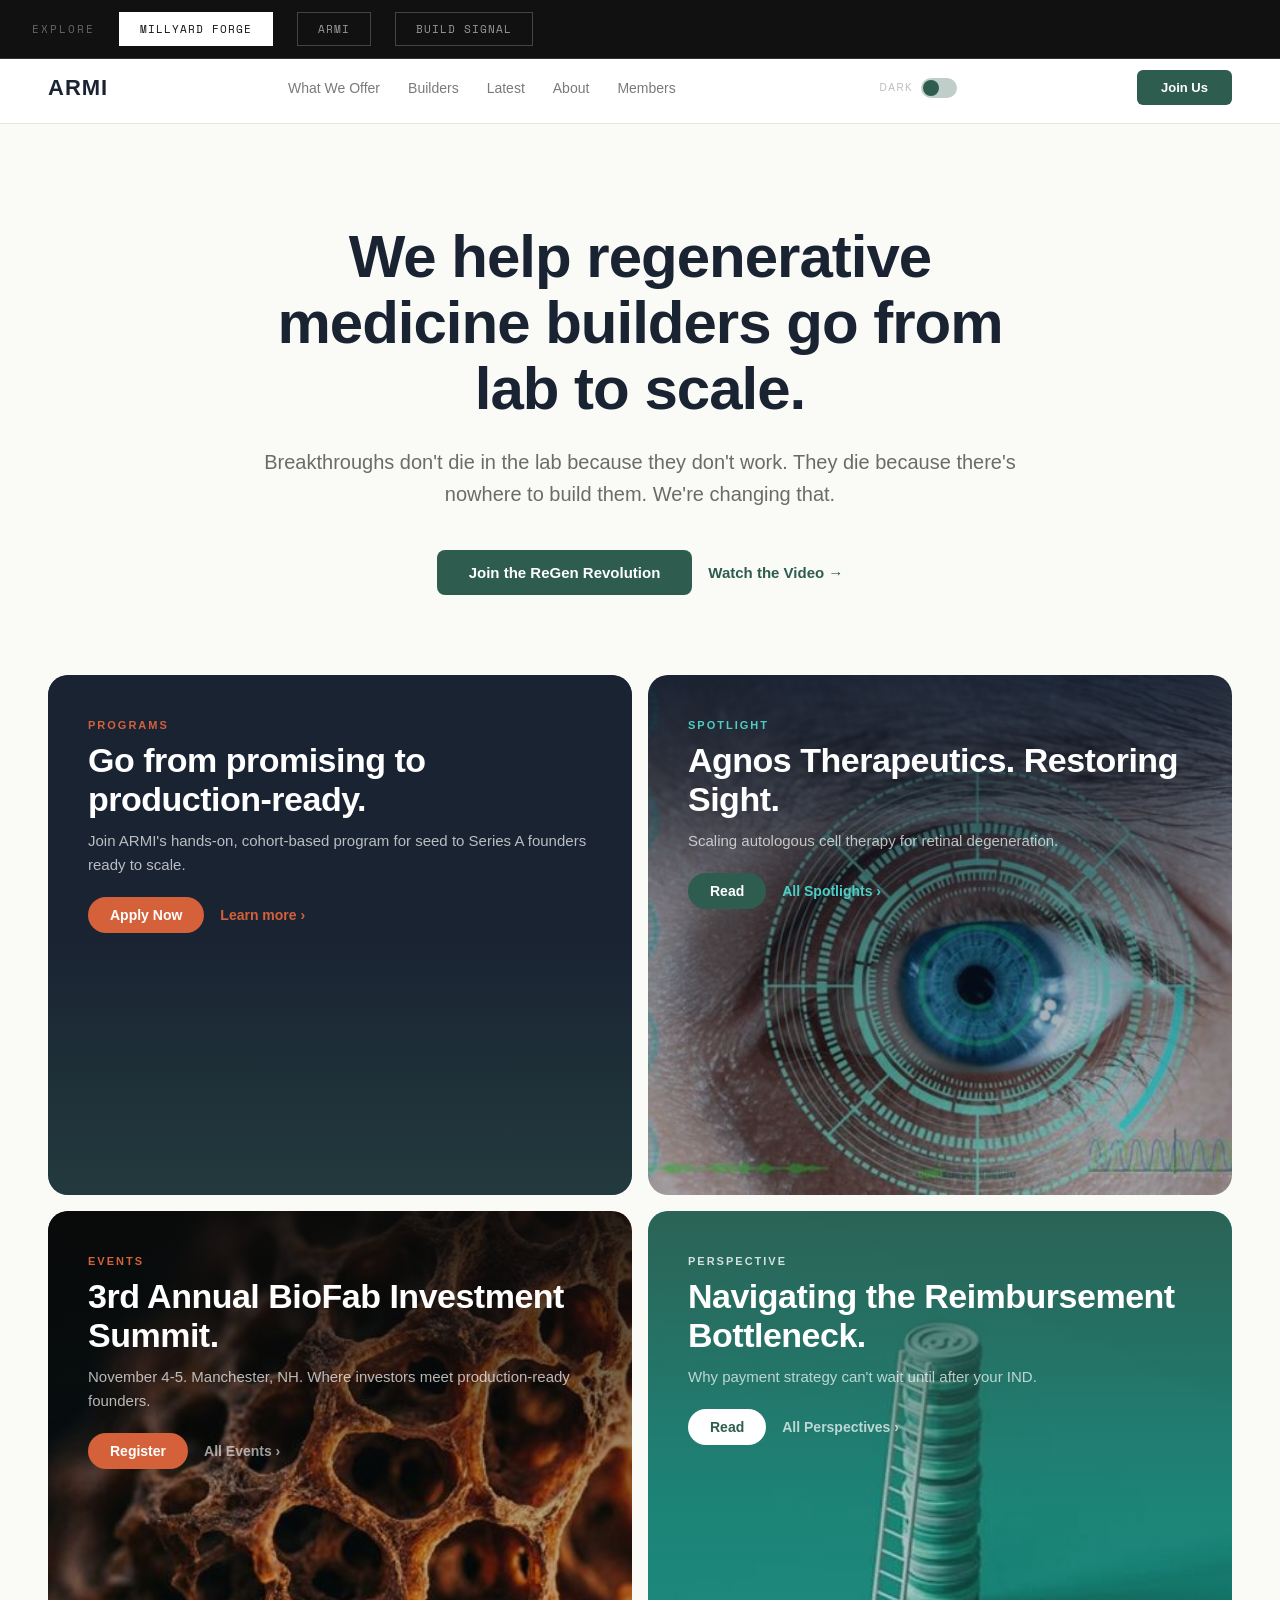
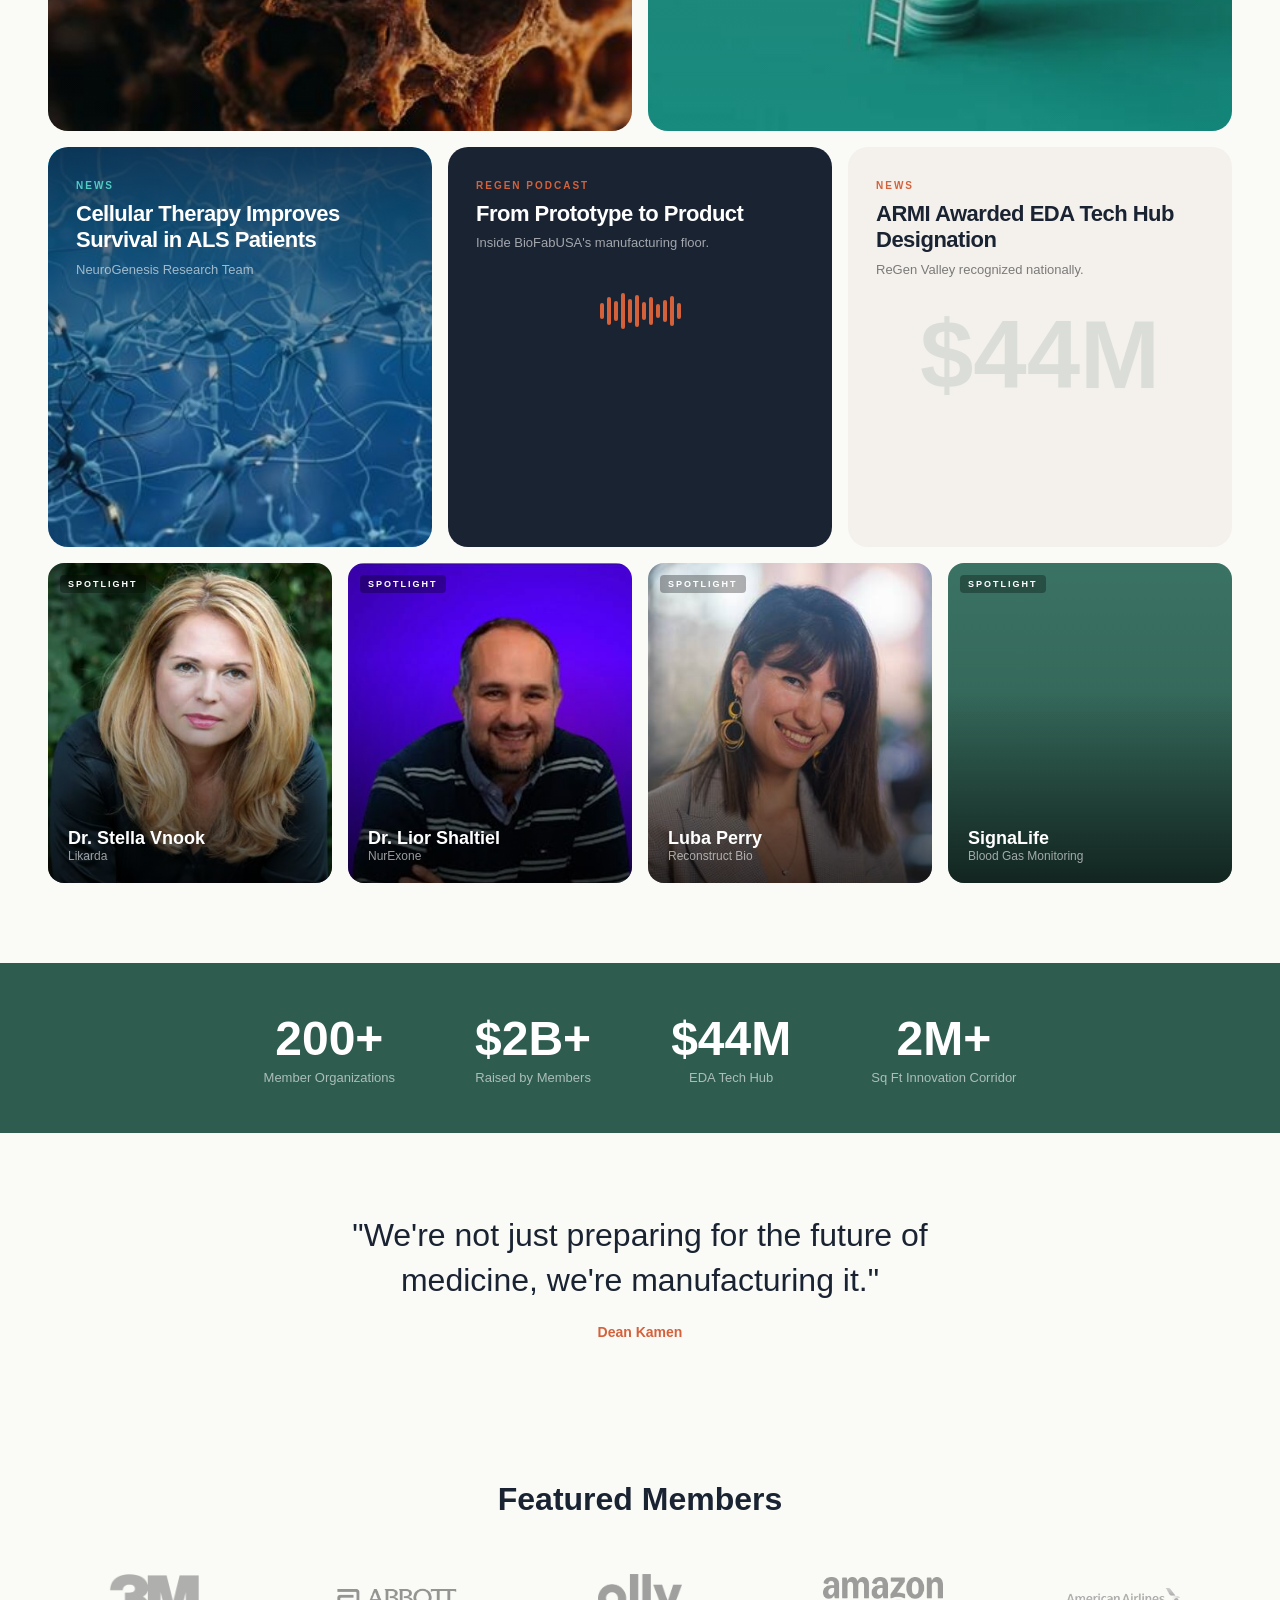
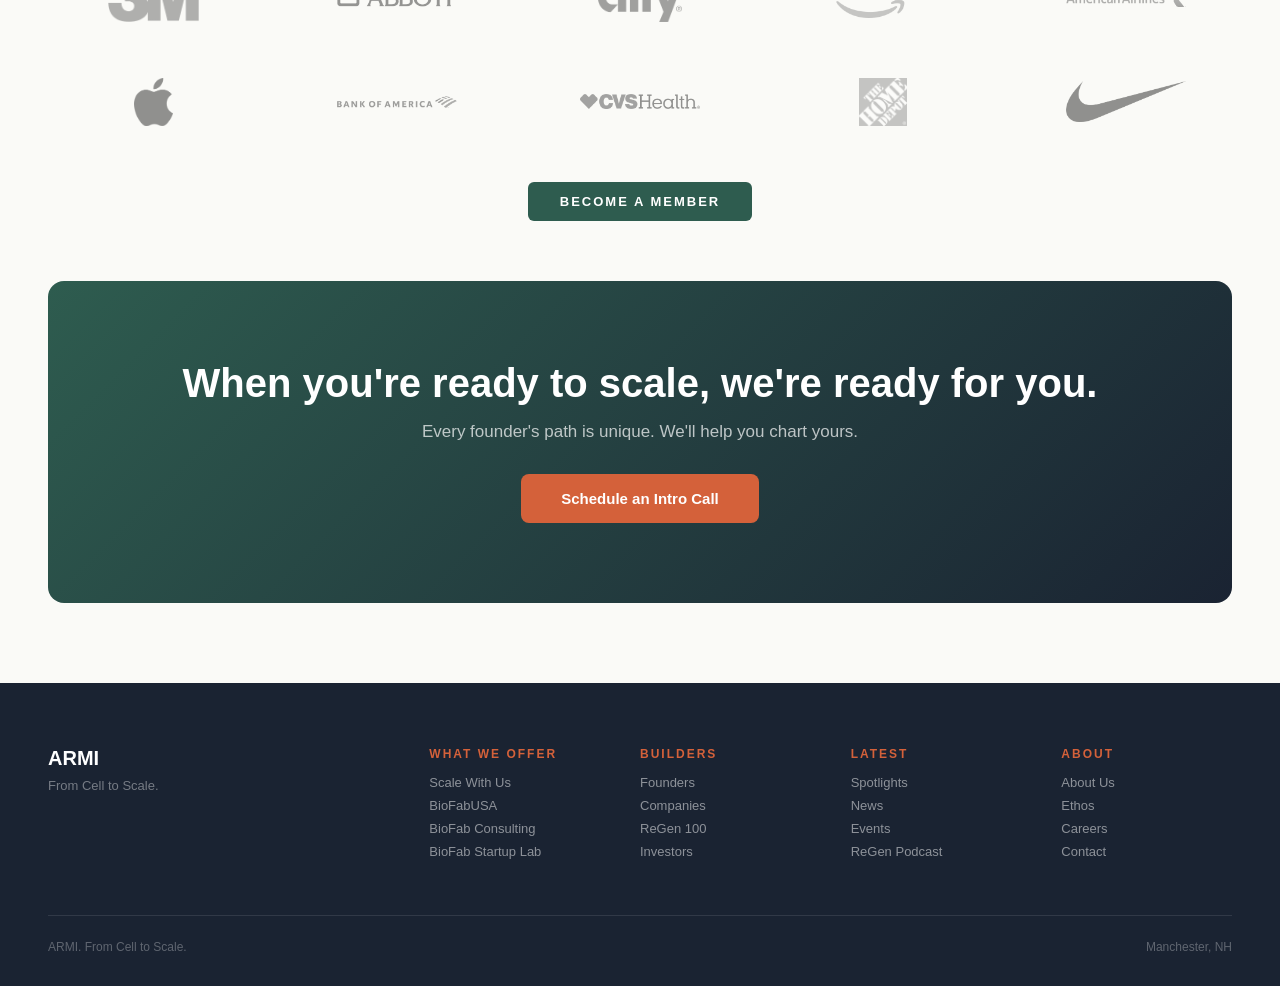
==== commit 80aee825: "Add Featured Members logo wall to homepage 2x5 logo grid with 10 member logos below the quote panel," ====
--- a/index.html
+++ b/index.html
@@ -149,6 +149,26 @@
 
   <hr class="f-rule">
 
+  <!-- Logo Wall -->
+  <div class="logo-wall">
+    <h2>Featured Members</h2>
+    <div class="logo-grid">
+      <div class="logo-item"><img src="img/logos/3m.webp" alt="3M"></div>
+      <div class="logo-item"><img src="img/logos/abbott.webp" alt="Abbott"></div>
+      <div class="logo-item"><img src="img/logos/alley.webp" alt="Alley"></div>
+      <div class="logo-item"><img src="img/logos/amazon.webp" alt="Amazon"></div>
+      <div class="logo-item"><img src="img/logos/american_airlines.webp" alt="American Airlines"></div>
+      <div class="logo-item"><img src="img/logos/apple.webp" alt="Apple"></div>
+      <div class="logo-item"><img src="img/logos/bank_of_america.webp" alt="Bank of America"></div>
+      <div class="logo-item"><img src="img/logos/cvs.webp" alt="CVS"></div>
+      <div class="logo-item"><img src="img/logos/homedepot.webp" alt="Home Depot"></div>
+      <div class="logo-item"><img src="img/logos/nike.webp" alt="Nike"></div>
+    </div>
+    <a href="#" class="logo-wall-cta">Become a Member</a>
+  </div>
+
+  <hr class="f-rule">
+
   <div class="f-cta-banner">
     <h3>When you're ready to scale, we're ready for you.</h3>
     <a href="#">Schedule an Intro Call</a>
@@ -353,6 +373,24 @@
     <cite>Dean Kamen</cite>
   </div>
 
+  <!-- Logo Wall -->
+  <div class="logo-wall">
+    <h2>Featured Members</h2>
+    <div class="logo-grid">
+      <div class="logo-item"><img src="img/logos/3m.webp" alt="3M"></div>
+      <div class="logo-item"><img src="img/logos/abbott.webp" alt="Abbott"></div>
+      <div class="logo-item"><img src="img/logos/alley.webp" alt="Alley"></div>
+      <div class="logo-item"><img src="img/logos/amazon.webp" alt="Amazon"></div>
+      <div class="logo-item"><img src="img/logos/american_airlines.webp" alt="American Airlines"></div>
+      <div class="logo-item"><img src="img/logos/apple.webp" alt="Apple"></div>
+      <div class="logo-item"><img src="img/logos/bank_of_america.webp" alt="Bank of America"></div>
+      <div class="logo-item"><img src="img/logos/cvs.webp" alt="CVS"></div>
+      <div class="logo-item"><img src="img/logos/homedepot.webp" alt="Home Depot"></div>
+      <div class="logo-item"><img src="img/logos/nike.webp" alt="Nike"></div>
+    </div>
+    <a href="#" class="logo-wall-cta">Become a Member</a>
+  </div>
+
   <div style="padding:0 48px">
     <div class="a-cta-section">
       <h3>When you're ready to scale, we're ready for you.</h3>
@@ -537,6 +575,24 @@
     <cite>Dean Kamen</cite>
   </div>
 
+  <!-- Logo Wall -->
+  <div class="logo-wall">
+    <h2>Featured Members</h2>
+    <div class="logo-grid">
+      <div class="logo-item"><img src="img/logos/3m.webp" alt="3M"></div>
+      <div class="logo-item"><img src="img/logos/abbott.webp" alt="Abbott"></div>
+      <div class="logo-item"><img src="img/logos/alley.webp" alt="Alley"></div>
+      <div class="logo-item"><img src="img/logos/amazon.webp" alt="Amazon"></div>
+      <div class="logo-item"><img src="img/logos/american_airlines.webp" alt="American Airlines"></div>
+      <div class="logo-item"><img src="img/logos/apple.webp" alt="Apple"></div>
+      <div class="logo-item"><img src="img/logos/bank_of_america.webp" alt="Bank of America"></div>
+      <div class="logo-item"><img src="img/logos/cvs.webp" alt="CVS"></div>
+      <div class="logo-item"><img src="img/logos/homedepot.webp" alt="Home Depot"></div>
+      <div class="logo-item"><img src="img/logos/nike.webp" alt="Nike"></div>
+    </div>
+    <a href="#" class="logo-wall-cta">Become a Member</a>
+  </div>
+
   <div class="s-companies">
     <h2>Companies Scaling with ARMI</h2>
     <p>Startups that don't just promise progress. They're building it.</p>
--- a/css/styles.css
+++ b/css/styles.css
@@ -16,7 +16,7 @@
 .forge{background:#0E0C0A;color:#F5F0E8;font-family:'Plus Jakarta Sans',sans-serif}
 .forge .f-nav{display:flex;align-items:center;justify-content:space-between;padding:20px 48px;border-bottom:1px solid rgba(196,114,42,0.15)}
 .forge .f-logo{font-family:'Fraunces',Georgia,serif;font-size:24px;font-weight:700;color:#C4722A;letter-spacing:2px}
-.forge .f-nav-links{display:flex;gap:32px}
+.forge .f-nav-links{display:flex;align-items:center;gap:32px}
 .forge .f-nav-links a{color:#8A8478;font-size:13px;font-weight:500;text-decoration:none;letter-spacing:.5px;transition:color .3s}
 .forge .f-nav-links a:hover{color:#F5F0E8}
 .forge .f-join{background:#C4722A;color:#0E0C0A;padding:10px 24px;font-size:12px;font-weight:700;text-transform:uppercase;letter-spacing:2px;text-decoration:none;transition:all .3s}
@@ -79,7 +79,7 @@
 .armi-m{background:#FAFAF7;color:#1A2332;font-family:'Outfit',sans-serif}
 .armi-m .a-nav{display:flex;align-items:center;justify-content:space-between;padding:18px 48px;background:#fff;border-bottom:1px solid #E8E5DF}
 .armi-m .a-logo{font-family:'Clash Display',sans-serif;font-size:22px;font-weight:700;color:#1A2332;letter-spacing:1px}
-.armi-m .a-nav-links{display:flex;gap:28px}
+.armi-m .a-nav-links{display:flex;align-items:center;gap:28px}
 .armi-m .a-nav-links a{color:#7A7A7A;font-size:14px;font-weight:500;text-decoration:none;transition:color .3s}
 .armi-m .a-nav-links a:hover{color:#1A2332}
 .armi-m .a-join{background:#2E5C4F;color:#fff;padding:10px 24px;border-radius:6px;font-size:13px;font-weight:600;text-decoration:none;transition:all .3s}
@@ -235,7 +235,7 @@
 .signal .s-nav{display:flex;align-items:center;justify-content:space-between;padding:16px 48px;background:#FAFAFA;color:#0F0F0F;border-bottom:1px solid #E0E0E0}
 .signal .s-logo{font-family:'General Sans',sans-serif;font-size:20px;font-weight:700;letter-spacing:3px;text-transform:uppercase}
 .signal .s-logo span{color:#D9534F}
-.signal .s-nav-links{display:flex;gap:28px}
+.signal .s-nav-links{display:flex;align-items:center;gap:28px}
 .signal .s-nav-links a{color:#888;font-size:13px;font-weight:500;text-decoration:none;letter-spacing:.5px;transition:color .3s}
 .signal .s-nav-links a:hover{color:#0F0F0F}
 .signal .s-join{border:1px solid #D9534F;color:#D9534F;padding:8px 20px;font-size:12px;font-weight:700;text-transform:uppercase;letter-spacing:2px;text-decoration:none;transition:all .3s}
@@ -407,6 +407,38 @@
 .armi-m .mode-toggle-track{background:rgba(46,92,79,0.3)}
 .armi-m .mode-toggle-thumb{background:#2E5C4F}
 .armi-m .mode-toggle-label{color:#7A7A7A}
+
+/* ============================================================
+   LOGO WALL
+   ============================================================ */
+.logo-wall{max-width:1300px;margin:0 auto;padding:60px 48px;text-align:center}
+.logo-wall h2{margin-bottom:40px}
+.logo-grid{display:grid;grid-template-columns:repeat(5,1fr);gap:24px 32px;align-items:center;justify-items:center;margin-bottom:40px}
+.logo-item{display:flex;align-items:center;justify-content:center;padding:16px;opacity:.7;transition:opacity .3s}
+.logo-item:hover{opacity:1}
+.logo-item img{max-width:120px;max-height:48px;width:auto;height:auto;object-fit:contain}
+.logo-wall-cta{display:inline-block;padding:12px 32px;font-size:13px;font-weight:700;text-transform:uppercase;letter-spacing:2px;text-decoration:none;transition:all .3s}
+
+/* Forge logo wall */
+.forge .logo-wall h2{font-family:'Fraunces',Georgia,serif;font-size:32px;font-weight:700;color:#F5F0E8}
+.forge .logo-wall-cta{background:#C4722A;color:#0E0C0A}
+.forge .logo-wall-cta:hover{background:#E08C3A}
+.forge .logo-item img{filter:brightness(0) invert(.7) sepia(.2) saturate(.5)}
+.forge .logo-item:hover img{filter:brightness(0) invert(.9) sepia(.3) saturate(.8)}
+
+/* ARMI logo wall */
+.armi-m .logo-wall h2{font-family:'Clash Display',sans-serif;font-size:32px;font-weight:600;color:#1A2332}
+.armi-m .logo-wall-cta{background:#2E5C4F;color:#fff;border-radius:6px}
+.armi-m .logo-wall-cta:hover{background:#3A7466}
+.armi-m .logo-item img{filter:grayscale(1) opacity(.6)}
+.armi-m .logo-item:hover img{filter:grayscale(0) opacity(1)}
+
+/* Signal logo wall */
+.signal .logo-wall h2{font-family:'General Sans',sans-serif;font-size:28px;font-weight:700;color:#0F0F0F;letter-spacing:-.5px}
+.signal .logo-wall-cta{border:1px solid #D9534F;color:#D9534F}
+.signal .logo-wall-cta:hover{background:#D9534F;color:#fff}
+.signal .logo-item img{filter:grayscale(1) opacity(.5)}
+.signal .logo-item:hover img{filter:grayscale(0) opacity(1)}
 
 /* ============================================================
    FORGE LIGHT MODE
@@ -434,6 +466,9 @@
 .forge.light-mode .f-quote{background:transparent}
 .forge.light-mode .f-quote blockquote{color:#2D2A26}
 .forge.light-mode .f-cta-banner{background:#C4722A}
+.forge.light-mode .logo-wall h2{color:#2D2A26}
+.forge.light-mode .logo-item img{filter:grayscale(1) opacity(.5)}
+.forge.light-mode .logo-item:hover img{filter:grayscale(0) opacity(1)}
 .forge.light-mode .f-footer{background:#2D2A26;color:#F5F0E8}
 
 /* Forge light mode cards */
@@ -529,6 +564,13 @@
 .armi-m.dark-mode .ac-news p{color:rgba(255,255,255,0.5)}
 .armi-m.dark-mode .ac-news .ac-big-num{color:#4ECDC4}
 .armi-m.dark-mode .ac-pod{background:#0F1923}
+.armi-m.dark-mode .logo-wall h2{color:#fff}
+.armi-m.dark-mode .logo-item img{filter:brightness(0) invert(.6) sepia(.1)}
+.armi-m.dark-mode .logo-item:hover img{filter:brightness(0) invert(.9) sepia(.2)}
+.signal.dark-mode .logo-wall h2{color:#F7F5F2}
+.signal.dark-mode .logo-item img{filter:brightness(0) invert(.5)}
+.signal.dark-mode .logo-item:hover img{filter:brightness(0) invert(.9)}
+.signal.dark-mode .logo-wall-cta{border-color:#D9534F;color:#D9534F}
 
 /* ============================================================
    RESPONSIVE STYLES
@@ -569,9 +611,14 @@
   .forge .f-cta-banner{padding:48px 24px}
   .forge .f-cta-banner h3{font-size:28px}
   .forge .f-footer{padding:32px 24px;grid-template-columns:1fr 1fr;gap:32px}
+  .logo-wall{padding:48px 24px}
 }
 
 @media(max-width:640px){
+  .logo-grid{grid-template-columns:repeat(3,1fr);gap:16px 24px}
+  .logo-item img{max-width:90px;max-height:36px}
+  .logo-wall{padding:40px 16px}
+  .logo-wall h2{font-size:24px !important;margin-bottom:28px}
   .forge .f-nav-links{display:none}
   .forge .f-nav{padding:16px 16px}
   .forge .mode-toggle{margin-left:auto}
@@ -727,7 +774,7 @@
 /* ============================================================
    NAVIGATION DROPDOWN
    ============================================================ */
-.nav-dropdown-wrap{position:relative}
+.nav-dropdown-wrap{position:relative;display:flex;align-items:center}
 .nav-dropdown-trigger{cursor:pointer}
 .nav-dropdown{position:absolute;top:100%;left:50%;transform:translateX(-50%);min-width:220px;padding:12px 0;opacity:0;visibility:hidden;transition:all .2s;z-index:100;margin-top:12px}
 .nav-dropdown.open{opacity:1;visibility:visible}
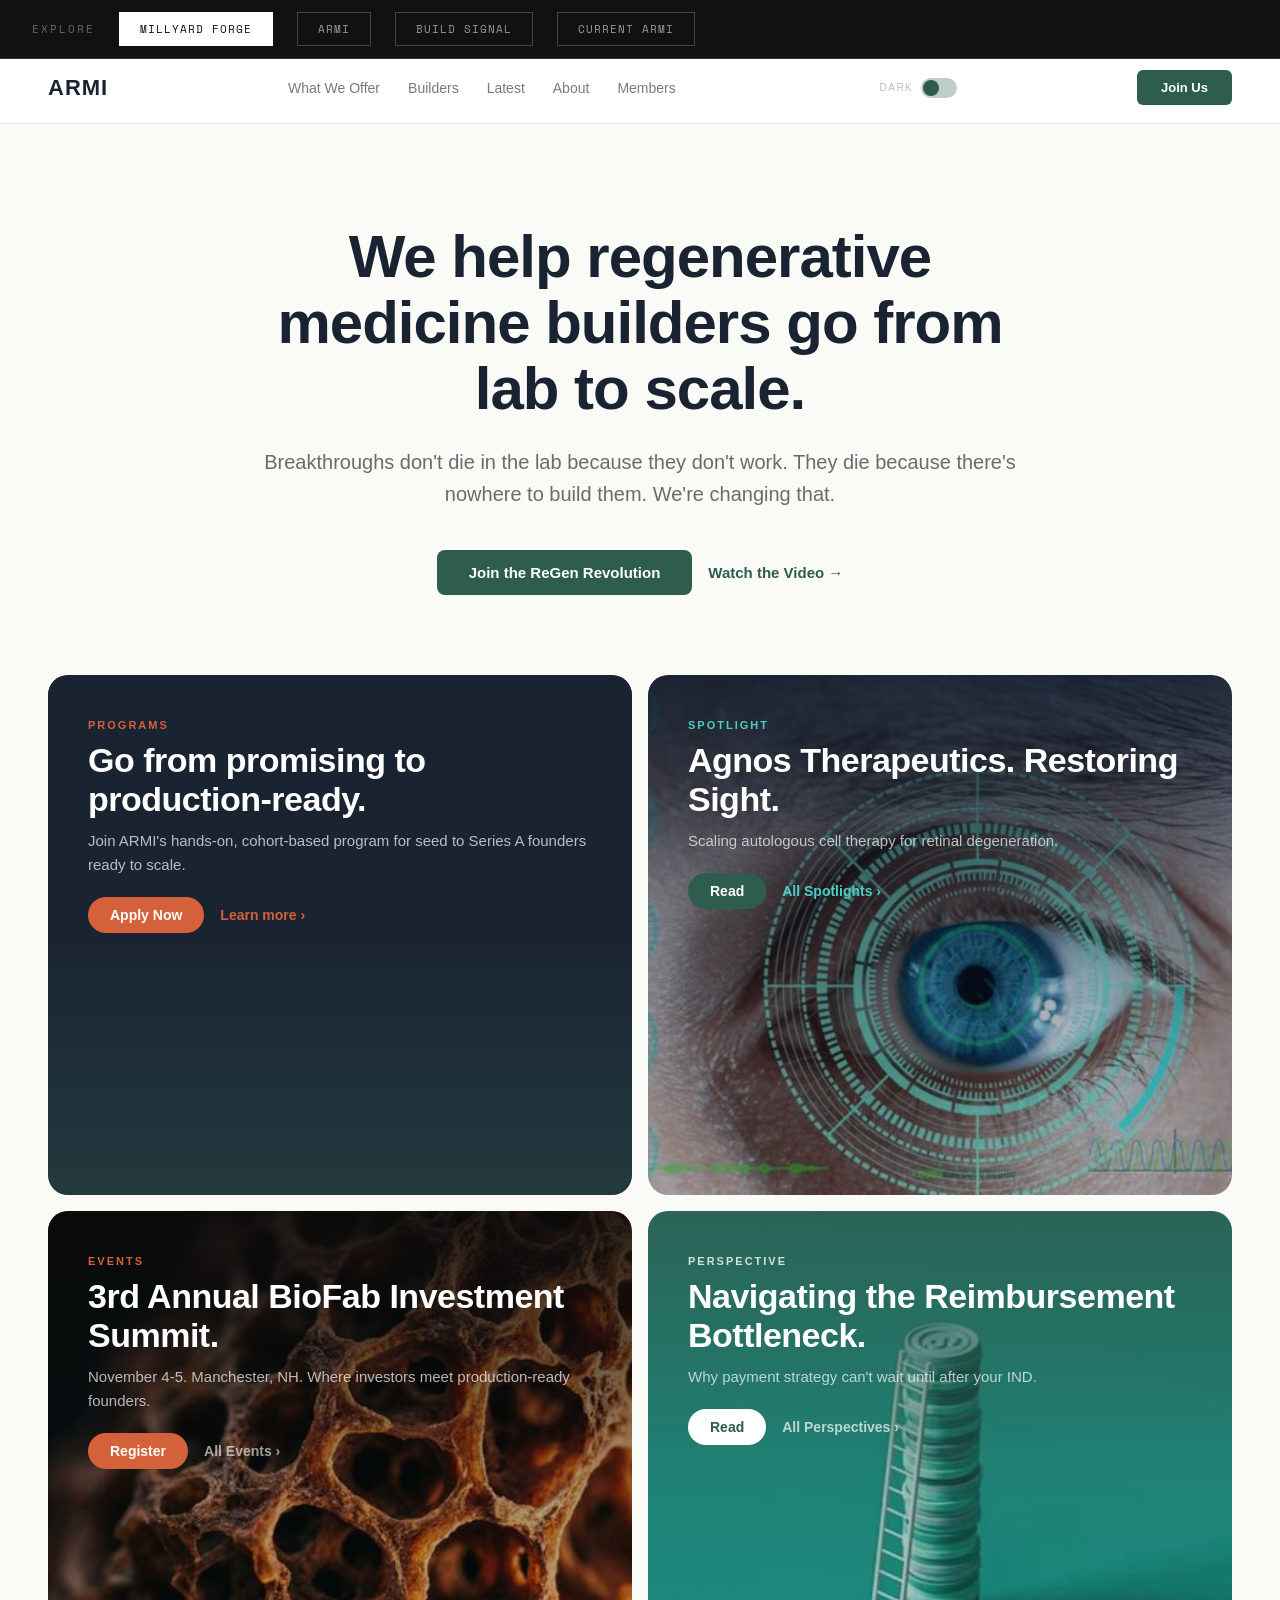
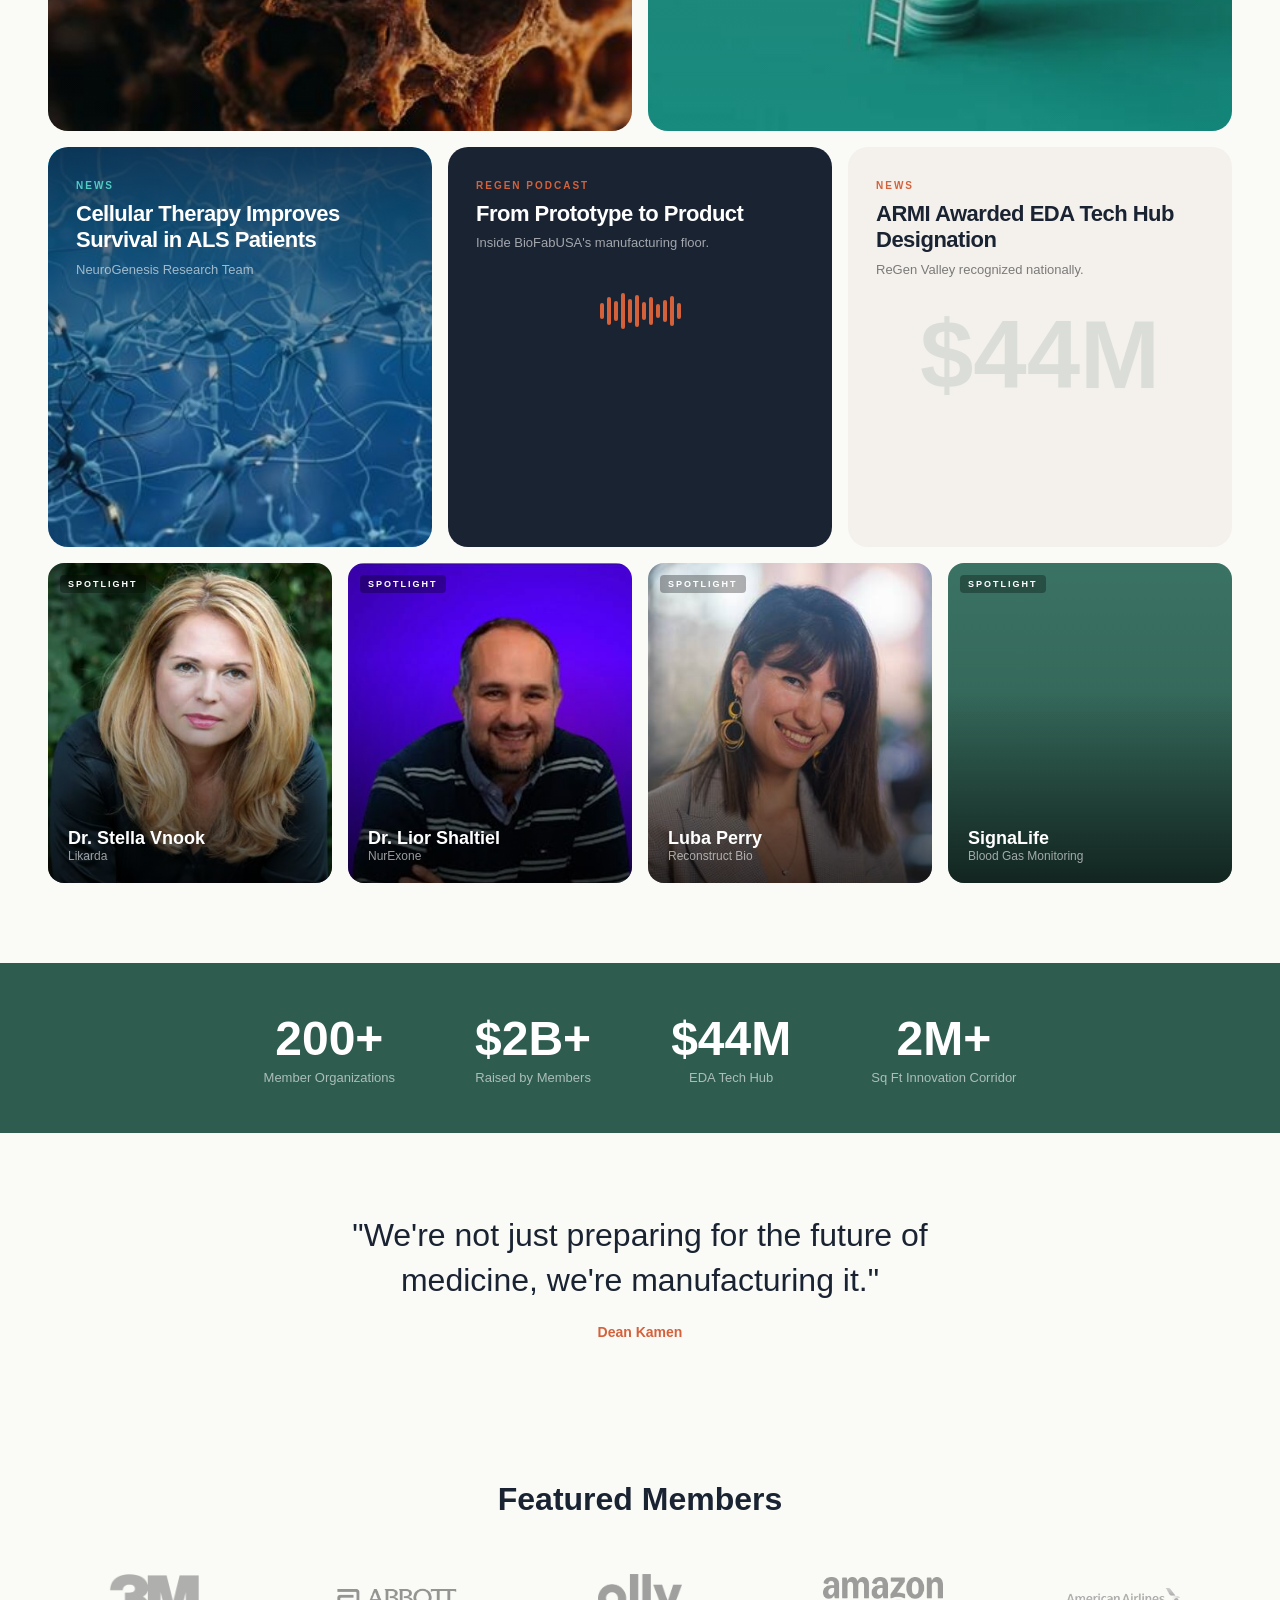
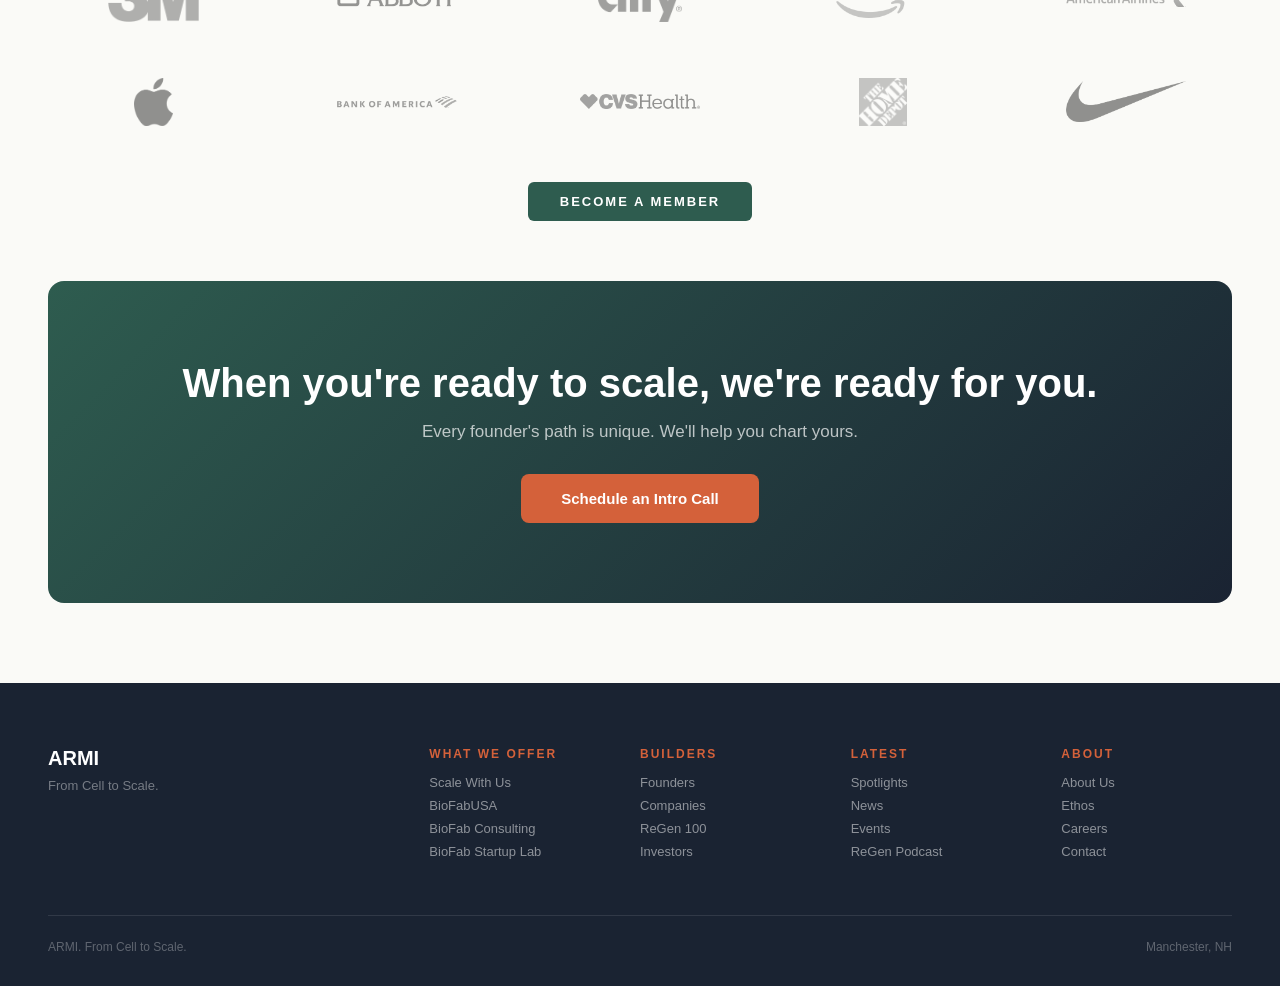
==== commit fbedfd1c: "Add 4th mockup variant "Current ARMI" with armiusa.org brand palette Adds a 4th design option using " ====
--- a/index.html
+++ b/index.html
@@ -17,6 +17,7 @@
   <button class="switcher-btn active" onclick="show('forge')">Millyard Forge</button>
   <button class="switcher-btn" onclick="show('armi-mock')">ARMI</button>
   <button class="switcher-btn" onclick="show('signal')">Build Signal</button>
+  <button class="switcher-btn" onclick="show('current-armi')">Current ARMI</button>
 </div>
 
 <!-- ============================================
@@ -621,6 +622,171 @@
   </div>
 </div>
 
+<!-- ============================================
+     MOCKUP 4: CURRENT ARMI
+     armiusa.org Brand Palette
+     ============================================ -->
+<div class="mockup current-armi" id="current-armi">
+  <nav class="ca-nav">
+    <div class="ca-logo">ARMI</div>
+    <div class="ca-nav-links">
+      <div class="nav-dropdown-wrap">
+        <a href="#" class="nav-dropdown-trigger">What We Offer</a>
+        <div class="nav-dropdown">
+          <a href="scale-with-us.html">Scale With Us</a>
+          <div class="dd-divider"></div>
+          <a href="founders.html">Founders</a>
+          <a href="investors.html">Investors</a>
+          <a href="pharma.html">Pharma</a>
+          <a href="government.html">Government</a>
+          <div class="dd-divider"></div>
+          <a href="biofabusa.html">BioFabUSA</a>
+          <a href="biofab-consulting.html">BioFab Consulting</a>
+          <a href="bio-industries.html">Bio Industries</a>
+          <a href="biofab.html">BioFab</a>
+        </div>
+      </div>
+      <a href="#">Builders</a>
+      <a href="#">Latest</a>
+      <a href="#">About</a>
+      <a href="#">Members</a>
+    </div>
+    <div class="mode-toggle">
+      <span class="mode-toggle-label">Dark</span>
+      <label class="mode-toggle-switch"><input type="checkbox" onchange="toggleMode('current-armi',this.checked)"><div class="mode-toggle-track"></div><div class="mode-toggle-thumb"></div></label>
+    </div>
+    <a href="#" class="ca-join">Join Us</a>
+  </nav>
+
+  <div class="ca-hero">
+    <div class="ca-hero-left">
+      <h1>Where Regenerative Medicine Stops Waiting and <em>Starts Scaling</em></h1>
+    </div>
+    <div class="ca-hero-right">
+      <p>Breakthroughs don't die in the lab because they don't work. They die because there's nowhere to build them. We're changing that.</p>
+      <div class="ca-cta-row">
+        <a href="#" class="ca-cta-primary">Join the ReGen Revolution</a>
+        <a href="#" class="ca-cta-ghost">Watch the Video</a>
+      </div>
+    </div>
+  </div>
+
+  <hr class="ca-rule-thick">
+
+  <div class="ca-stats">
+    <div class="ca-stat"><div class="ca-stat-num">200<span>+</span></div><div class="ca-stat-label">Member Organizations</div></div>
+    <div class="ca-stat"><div class="ca-stat-num">$2B<span>+</span></div><div class="ca-stat-label">Raised by Members</div></div>
+    <div class="ca-stat"><div class="ca-stat-num">$44<span>M</span></div><div class="ca-stat-label">EDA Tech Hub</div></div>
+    <div class="ca-stat"><div class="ca-stat-num">2M<span>+</span></div><div class="ca-stat-label">Sq Ft Innovation Corridor</div></div>
+  </div>
+
+  <div class="ca-cards">
+    <div class="ca-cards-label">From the Field</div>
+
+    <!-- Wide card 1: Agnos -->
+    <div class="cac-wide">
+      <div class="cac-wide-img" style="background-image:url(img/agnos.jpg)"></div>
+      <div class="cac-wide-text">
+        <div class="cac-num">Spotlight 01</div>
+        <h3>Agnos Therapeutics. Restoring Sight.</h3>
+        <p>Scaling autologous cell therapy for retinal degeneration. From lab proof to manufacturing reality inside ARMI's BioFabUSA.</p>
+        <a href="#">Read the Story &rarr;</a>
+      </div>
+    </div>
+
+    <!-- Wide card 2: Reimbursement (flipped) -->
+    <div class="cac-wide cac-flip">
+      <div class="cac-wide-img" style="background-image:url(img/reimburse.jpg)"></div>
+      <div class="cac-wide-text">
+        <div class="cac-num">Perspective</div>
+        <h3>Navigating the Reimbursement Bottleneck.</h3>
+        <p>Why payment strategy can't wait until after your IND. The path to patients runs through payers.</p>
+        <a href="#">Read &rarr;</a>
+      </div>
+    </div>
+
+    <!-- 3-col row: Summit, Neural, Podcast -->
+    <div class="cac-row3">
+      <div class="cac-card" style="background-image:url(img/summit.jpg)">
+        <div class="cac-card-text">
+          <div class="cac-label">Events</div>
+          <h4>3rd Annual BioFab Investment Summit</h4>
+          <p>Nov 4-5 &middot; Manchester, NH</p>
+        </div>
+      </div>
+      <div class="cac-card" style="background-image:url(img/neural.jpg)">
+        <div class="cac-card-text">
+          <div class="cac-label">News</div>
+          <h4>Cellular Therapy Improves Survival in ALS Patients</h4>
+          <p>NeuroGenesis Research Team</p>
+        </div>
+      </div>
+      <div class="cac-card" style="background-color:#1E1040">
+        <div class="cac-card-text" style="bottom:auto;top:0;bottom:0;display:flex;flex-direction:column;justify-content:center;align-items:center;text-align:center">
+          <div class="cac-label">ReGen Podcast</div>
+          <h4>From Prototype to Product</h4>
+          <p>Inside BioFabUSA's manufacturing floor</p>
+        </div>
+      </div>
+    </div>
+
+    <!-- Founders -->
+    <div class="cac-founders">
+      <div class="cac-founder" style="background-image:url(img/stella.jpg)">
+        <div class="cac-founder-text"><span>Spotlight</span><h4>Dr. Stella Vnook</h4><p>Likarda</p></div>
+      </div>
+      <div class="cac-founder" style="background-image:url(img/lior.jpg)">
+        <div class="cac-founder-text"><span>Spotlight</span><h4>Dr. Lior Shaltiel</h4><p>NurExone</p></div>
+      </div>
+      <div class="cac-founder" style="background-image:url(img/luba.jpg)">
+        <div class="cac-founder-text"><span>Spotlight</span><h4>Luba Perry</h4><p>Reconstruct Bio</p></div>
+      </div>
+    </div>
+  </div>
+
+  <div class="ca-quote">
+    <blockquote>"We're not just preparing for the future of medicine, we're manufacturing it."</blockquote>
+    <cite>Dean Kamen</cite>
+  </div>
+
+  <hr class="ca-rule">
+
+  <!-- Logo Wall -->
+  <div class="logo-wall">
+    <h2>Featured Members</h2>
+    <div class="logo-grid">
+      <div class="logo-item"><img src="img/logos/3m.webp" alt="3M"></div>
+      <div class="logo-item"><img src="img/logos/abbott.webp" alt="Abbott"></div>
+      <div class="logo-item"><img src="img/logos/alley.webp" alt="Alley"></div>
+      <div class="logo-item"><img src="img/logos/amazon.webp" alt="Amazon"></div>
+      <div class="logo-item"><img src="img/logos/american_airlines.webp" alt="American Airlines"></div>
+      <div class="logo-item"><img src="img/logos/apple.webp" alt="Apple"></div>
+      <div class="logo-item"><img src="img/logos/bank_of_america.webp" alt="Bank of America"></div>
+      <div class="logo-item"><img src="img/logos/cvs.webp" alt="CVS"></div>
+      <div class="logo-item"><img src="img/logos/homedepot.webp" alt="Home Depot"></div>
+      <div class="logo-item"><img src="img/logos/nike.webp" alt="Nike"></div>
+    </div>
+    <a href="#" class="logo-wall-cta">Become a Member</a>
+  </div>
+
+  <hr class="ca-rule">
+
+  <div class="ca-cta-banner">
+    <h3>When you're ready to scale, we're ready for you.</h3>
+    <a href="#">Schedule an Intro Call</a>
+  </div>
+
+  <div class="ca-footer">
+    <div class="ca-footer-inner">
+      <div class="ca-footer-brand">ARMI<p>From Cell to Scale.</p></div>
+      <div class="ca-footer-col"><h5>What We Offer</h5><a href="scale-with-us.html">Scale With Us</a><a href="biofabusa.html">BioFabUSA</a><a href="biofab-consulting.html">BioFab Consulting</a><a href="founders.html">BioFab Startup Lab</a></div>
+      <div class="ca-footer-col"><h5>Builders</h5><a href="founders.html">Founders</a><a href="#">Companies</a><a href="#">ReGen 100</a><a href="investors.html">Investors</a></div>
+      <div class="ca-footer-col"><h5>Latest</h5><a href="#">Spotlights</a><a href="#">News</a><a href="#">Events</a><a href="#">ReGen Podcast</a></div>
+      <div class="ca-footer-col"><h5>About</h5><a href="#">About Us</a><a href="#">Ethos</a><a href="#">Careers</a><a href="#">Contact</a></div>
+    </div>
+  </div>
+</div>
+
 <script src="https://mcp.figma.com/mcp/html-to-design/capture.js" async></script>
 <script src="js/main.js"></script>
 </body>
--- a/css/styles.css
+++ b/css/styles.css
@@ -408,6 +408,108 @@
 .armi-m .mode-toggle-thumb{background:#2E5C4F}
 .armi-m .mode-toggle-label{color:#7A7A7A}
 
+/* ========================================
+   MOCKUP 4: CURRENT ARMI
+   armiusa.org Brand Palette
+   ======================================== */
+.current-armi{background:#39206C;color:#fff;font-family:'Plus Jakarta Sans',sans-serif}
+.current-armi .ca-nav{display:flex;align-items:center;justify-content:space-between;padding:20px 48px;border-bottom:1px solid rgba(171,160,195,0.15)}
+.current-armi .ca-logo{font-family:'Plus Jakarta Sans',sans-serif;font-size:24px;font-weight:700;color:#fff;letter-spacing:1px}
+.current-armi .ca-nav-links{display:flex;align-items:center;gap:32px}
+.current-armi .ca-nav-links a{color:#ABA0C3;font-size:13px;font-weight:500;text-decoration:none;letter-spacing:.5px;transition:color .3s}
+.current-armi .ca-nav-links a:hover{color:#fff}
+.current-armi .ca-join{background:#DC143C;color:#fff;padding:10px 24px;font-size:12px;font-weight:700;text-transform:uppercase;letter-spacing:2px;text-decoration:none;transition:all .3s}
+.current-armi .ca-join:hover{background:#E8365A}
+
+.current-armi .ca-hero{padding:120px 48px 80px;max-width:1300px;margin:0 auto;display:grid;grid-template-columns:1fr 1fr;gap:80px;align-items:end;position:relative}
+.current-armi .ca-hero::before{content:'';position:absolute;top:20%;left:60%;width:400px;height:400px;background:radial-gradient(circle,rgba(220,20,60,0.12) 0%,transparent 70%);pointer-events:none}
+.current-armi .ca-hero-left h1{font-family:'Plus Jakarta Sans',sans-serif;font-size:64px;font-weight:800;line-height:1.05;color:#fff;letter-spacing:-1px}
+.current-armi .ca-hero-left h1 em{font-style:italic;color:#DC143C}
+.current-armi .ca-hero-right{border-left:1px solid rgba(171,160,195,0.2);padding-left:48px}
+.current-armi .ca-hero-right p{font-size:18px;line-height:1.7;color:#ABA0C3;margin-bottom:32px}
+.current-armi .ca-hero-right .ca-cta-row{display:flex;gap:16px}
+.current-armi .ca-hero-right .ca-cta-primary{background:#DC143C;color:#fff;padding:14px 32px;font-size:13px;font-weight:700;text-transform:uppercase;letter-spacing:2px;text-decoration:none;display:inline-block;transition:all .3s}
+.current-armi .ca-hero-right .ca-cta-primary:hover{background:#E8365A}
+.current-armi .ca-hero-right .ca-cta-ghost{border:1px solid #fff;color:#fff;padding:14px 32px;font-size:13px;font-weight:700;text-transform:uppercase;letter-spacing:2px;text-decoration:none;display:inline-block;transition:all .3s}
+.current-armi .ca-hero-right .ca-cta-ghost:hover{background:rgba(255,255,255,0.08)}
+
+.current-armi .ca-rule{border:none;border-top:1px solid rgba(171,160,195,0.15);margin:0 48px}
+.current-armi .ca-rule-thick{border:none;border-top:3px solid #DC143C;margin:0 48px}
+
+.current-armi .ca-stats{display:grid;grid-template-columns:repeat(4,1fr);max-width:1300px;margin:0 auto;padding:48px;background:#39206C}
+.current-armi .ca-stat{text-align:center;padding:32px;border-right:1px solid rgba(171,160,195,0.1)}
+.current-armi .ca-stat:last-child{border-right:none}
+.current-armi .ca-stat-num{font-size:56px;font-weight:700;color:#fff;line-height:1}
+.current-armi .ca-stat-num span{color:#DC143C}
+.current-armi .ca-stat-label{font-size:12px;text-transform:uppercase;letter-spacing:3px;color:#ABA0C3;margin-top:12px}
+
+.current-armi .ca-section{max-width:1300px;margin:0 auto;padding:80px 48px}
+.current-armi .ca-section-header{display:flex;justify-content:space-between;align-items:flex-end;margin-bottom:48px}
+.current-armi .ca-section-header h2{font-size:42px;font-weight:700;line-height:1.1}
+.current-armi .ca-section-header p{color:#ABA0C3;font-size:14px;max-width:400px;text-align:right;line-height:1.6}
+
+.current-armi .ca-stack{display:grid;grid-template-columns:repeat(3,1fr);gap:2px}
+.current-armi .ca-stack-item{background:rgba(255,255,255,0.04);padding:40px 32px;position:relative;overflow:hidden;transition:all .4s}
+.current-armi .ca-stack-item:hover{background:rgba(255,255,255,0.08)}
+.current-armi .ca-stack-item::before{content:'';position:absolute;top:0;left:0;right:0;height:0;background:#DC143C;transition:height .4s}
+.current-armi .ca-stack-item:hover::before{height:3px}
+.current-armi .ca-stack-item .ca-si-num{font-size:11px;color:#DC143C;margin-bottom:16px;letter-spacing:2px;text-transform:uppercase}
+.current-armi .ca-stack-item h4{font-size:22px;font-weight:700;margin-bottom:12px}
+.current-armi .ca-stack-item p{color:#ABA0C3;font-size:14px;line-height:1.7}
+
+.current-armi .ca-quote{max-width:1300px;margin:0 auto;padding:80px 48px;text-align:center;background:#39206C}
+.current-armi .ca-quote blockquote{font-size:36px;font-weight:300;font-style:italic;line-height:1.4;color:#fff;max-width:900px;margin:0 auto 24px}
+.current-armi .ca-quote cite{color:#DC143C;font-size:13px;letter-spacing:2px;text-transform:uppercase;font-style:normal;font-weight:600}
+
+.current-armi .ca-cta-banner{background:#DC143C;padding:60px 48px;text-align:center}
+.current-armi .ca-cta-banner h3{font-size:36px;font-weight:700;color:#fff;margin-bottom:24px}
+.current-armi .ca-cta-banner a{background:#39206C;color:#fff;padding:16px 40px;font-size:13px;font-weight:700;text-transform:uppercase;letter-spacing:2px;text-decoration:none;display:inline-block;transition:all .3s}
+.current-armi .ca-cta-banner a:hover{background:#4A2D8A}
+
+.current-armi .ca-footer{padding:48px;background:#303030;display:grid;grid-template-columns:1fr repeat(4,auto);gap:48px;max-width:100%;margin:0 auto}
+.current-armi .ca-footer-inner{max-width:1300px;margin:0 auto;display:grid;grid-template-columns:1fr repeat(4,auto);gap:48px;width:100%}
+.current-armi .ca-footer-brand{font-size:18px;font-weight:700;color:#fff}
+.current-armi .ca-footer-brand p{font-size:12px;color:#ABA0C3;margin-top:8px}
+.current-armi .ca-footer-col h5{font-size:11px;text-transform:uppercase;letter-spacing:2px;color:#DC143C;margin-bottom:16px}
+.current-armi .ca-footer-col a{display:block;color:#ABA0C3;font-size:13px;text-decoration:none;margin-bottom:8px;transition:color .3s}
+.current-armi .ca-footer-col a:hover{color:#fff}
+
+/* === CURRENT ARMI EDITORIAL CARDS === */
+.current-armi .ca-cards{max-width:1300px;margin:0 auto;padding:0 48px 80px}
+.current-armi .ca-cards-label{font-size:10px;text-transform:uppercase;letter-spacing:3px;color:#DC143C;margin-bottom:32px;padding-top:64px}
+.current-armi .cac-wide{display:grid;grid-template-columns:1fr 1fr;min-height:420px;margin-bottom:2px;position:relative;overflow:hidden}
+.current-armi .cac-wide-img{background-size:cover;background-position:center;position:relative}
+.current-armi .cac-wide-img::after{content:'';position:absolute;inset:0;background:linear-gradient(90deg,rgba(57,32,108,0.3),transparent)}
+.current-armi .cac-wide-text{background:rgba(255,255,255,0.04);padding:48px;display:flex;flex-direction:column;justify-content:center;border-left:3px solid #DC143C}
+.current-armi .cac-wide-text .cac-num{font-size:10px;color:#DC143C;letter-spacing:2px;margin-bottom:16px;text-transform:uppercase}
+.current-armi .cac-wide-text h3{font-size:32px;font-weight:700;line-height:1.15;color:#fff;margin-bottom:12px}
+.current-armi .cac-wide-text p{color:#ABA0C3;font-size:14px;line-height:1.7;margin-bottom:20px}
+.current-armi .cac-wide-text a{color:#DC143C;font-size:11px;text-transform:uppercase;letter-spacing:2px;text-decoration:none;transition:all .3s}
+.current-armi .cac-wide-text a:hover{color:#E8365A}
+.current-armi .cac-wide.cac-flip .cac-wide-img{order:2}
+.current-armi .cac-wide.cac-flip .cac-wide-text{order:1;border-left:none;border-right:3px solid #DC143C}
+.current-armi .cac-row3{display:grid;grid-template-columns:repeat(3,1fr);gap:2px;margin-bottom:2px}
+.current-armi .cac-card{position:relative;min-height:380px;background-size:cover;background-position:center;overflow:hidden;transition:all .4s}
+.current-armi .cac-card:hover{opacity:.92}
+.current-armi .cac-card::before{content:'';position:absolute;inset:0;background:linear-gradient(180deg,transparent 30%,rgba(57,32,108,0.85) 100%);z-index:1}
+.current-armi .cac-card-text{position:absolute;bottom:0;left:0;right:0;padding:28px;z-index:2}
+.current-armi .cac-card-text .cac-label{font-size:9px;text-transform:uppercase;letter-spacing:2px;color:#DC143C;margin-bottom:8px}
+.current-armi .cac-card-text h4{font-size:22px;font-weight:700;color:#fff;line-height:1.2;margin-bottom:4px}
+.current-armi .cac-card-text p{color:#ABA0C3;font-size:12px}
+.current-armi .cac-founders{display:grid;grid-template-columns:repeat(3,1fr);gap:2px}
+.current-armi .cac-founder{min-height:380px;position:relative;background-size:cover;background-position:center top;overflow:hidden;transition:all .4s}
+.current-armi .cac-founder:hover{opacity:.9}
+.current-armi .cac-founder::before{content:'';position:absolute;inset:0;background:linear-gradient(180deg,transparent 40%,rgba(57,32,108,0.85) 100%);z-index:1}
+.current-armi .cac-founder-text{position:absolute;bottom:0;left:0;right:0;padding:24px;z-index:2}
+.current-armi .cac-founder-text span{font-size:9px;text-transform:uppercase;letter-spacing:2px;color:#DC143C;display:block;margin-bottom:6px}
+.current-armi .cac-founder-text h4{font-size:20px;font-weight:700;color:#fff;margin-bottom:2px}
+.current-armi .cac-founder-text p{color:#ABA0C3;font-size:12px}
+
+/* Current ARMI toggle colors */
+.current-armi .mode-toggle-track{background:rgba(220,20,60,0.3)}
+.current-armi .mode-toggle-thumb{background:#DC143C}
+.current-armi .mode-toggle-label{color:#ABA0C3}
+
 /* ============================================================
    LOGO WALL
    ============================================================ */
@@ -439,6 +541,13 @@
 .signal .logo-wall-cta:hover{background:#D9534F;color:#fff}
 .signal .logo-item img{filter:grayscale(1) opacity(.5)}
 .signal .logo-item:hover img{filter:grayscale(0) opacity(1)}
+
+/* Current ARMI logo wall */
+.current-armi .logo-wall h2{font-size:32px;font-weight:700;color:#fff}
+.current-armi .logo-wall-cta{background:#DC143C;color:#fff}
+.current-armi .logo-wall-cta:hover{background:#E8365A}
+.current-armi .logo-item img{filter:brightness(0) invert(.6) sepia(.2) saturate(.3)}
+.current-armi .logo-item:hover img{filter:brightness(0) invert(.9) sepia(.1)}
 
 /* ============================================================
    FORGE LIGHT MODE
@@ -572,6 +681,32 @@
 .signal.dark-mode .logo-item:hover img{filter:brightness(0) invert(.9)}
 .signal.dark-mode .logo-wall-cta{border-color:#D9534F;color:#D9534F}
 
+/* Current ARMI dark mode */
+.current-armi.dark-mode{background:#141827}
+.current-armi.dark-mode .ca-nav{background:rgba(20,24,39,0.95);border-bottom:1px solid rgba(171,160,195,0.08)}
+.current-armi.dark-mode .ca-nav-links a{color:rgba(171,160,195,0.6)}
+.current-armi.dark-mode .ca-nav-links a:hover{color:#fff}
+.current-armi.dark-mode .ca-hero{color:#fff}
+.current-armi.dark-mode .ca-hero::before{background:radial-gradient(circle,rgba(220,20,60,0.08) 0%,transparent 70%)}
+.current-armi.dark-mode .ca-hero-right{border-color:rgba(171,160,195,0.1)}
+.current-armi.dark-mode .ca-hero-right p{color:rgba(171,160,195,0.6)}
+.current-armi.dark-mode .ca-rule{border-color:rgba(171,160,195,0.08)}
+.current-armi.dark-mode .ca-stats{background:#1E1040}
+.current-armi.dark-mode .ca-stat{border-color:rgba(171,160,195,0.08)}
+.current-armi.dark-mode .ca-stat-label{color:rgba(171,160,195,0.5)}
+.current-armi.dark-mode .ca-section-header p{color:rgba(171,160,195,0.5)}
+.current-armi.dark-mode .ca-stack-item{background:#1E1040}
+.current-armi.dark-mode .ca-stack-item:hover{background:#291650}
+.current-armi.dark-mode .ca-stack-item p{color:rgba(171,160,195,0.5)}
+.current-armi.dark-mode .ca-quote{background:#1E1040}
+.current-armi.dark-mode .ca-quote blockquote{color:rgba(255,255,255,0.9)}
+.current-armi.dark-mode .cac-wide-text{background:#1E1040}
+.current-armi.dark-mode .cac-wide-text p{color:rgba(171,160,195,0.5)}
+.current-armi.dark-mode .ca-footer{background:#0F0F0F}
+.current-armi.dark-mode .logo-wall h2{color:rgba(255,255,255,0.9)}
+.current-armi.dark-mode .logo-item img{filter:brightness(0) invert(.4) sepia(.1)}
+.current-armi.dark-mode .logo-item:hover img{filter:brightness(0) invert(.8)}
+
 /* ============================================================
    RESPONSIVE STYLES
    ============================================================ */
@@ -772,6 +907,64 @@
 }
 
 /* ============================================================
+   CURRENT ARMI RESPONSIVE
+   ============================================================ */
+@media(max-width:1024px){
+  .current-armi .ca-nav{padding:16px 24px}
+  .current-armi .ca-nav-links{gap:20px}
+  .current-armi .ca-nav-links a{font-size:12px}
+  .current-armi .ca-hero{padding:80px 24px 60px;grid-template-columns:1fr;gap:40px}
+  .current-armi .ca-hero-left h1{font-size:48px}
+  .current-armi .ca-hero-right{border-left:none;padding-left:0;border-top:1px solid rgba(171,160,195,0.2);padding-top:32px}
+  .current-armi .ca-stats{grid-template-columns:repeat(2,1fr);padding:32px 24px}
+  .current-armi .ca-rule,.current-armi .ca-rule-thick{margin:0 24px}
+  .current-armi .ca-cards{padding:0 24px 60px}
+  .current-armi .cac-wide{grid-template-columns:1fr;min-height:auto}
+  .current-armi .cac-wide-img{min-height:280px}
+  .current-armi .cac-wide.cac-flip .cac-wide-img{order:0}
+  .current-armi .cac-wide.cac-flip .cac-wide-text{order:1;border-right:none;border-left:3px solid #DC143C}
+  .current-armi .cac-row3{grid-template-columns:1fr 1fr;gap:2px}
+  .current-armi .cac-founders{grid-template-columns:1fr 1fr;gap:2px}
+  .current-armi .ca-section{padding:60px 24px}
+  .current-armi .ca-section-header{flex-direction:column;align-items:flex-start;gap:16px}
+  .current-armi .ca-section-header p{text-align:left}
+  .current-armi .ca-stack{grid-template-columns:repeat(2,1fr)}
+  .current-armi .ca-quote{padding:60px 24px}
+  .current-armi .ca-quote blockquote{font-size:28px}
+  .current-armi .ca-cta-banner{padding:48px 24px}
+  .current-armi .ca-cta-banner h3{font-size:28px}
+  .current-armi .ca-footer-inner{grid-template-columns:1fr 1fr;gap:32px}
+}
+
+@media(max-width:640px){
+  .current-armi .ca-nav-links{display:none}
+  .current-armi .ca-nav{padding:16px 16px}
+  .current-armi .mode-toggle{margin-left:auto}
+  .current-armi .ca-hero{padding:60px 16px 40px}
+  .current-armi .ca-hero-left h1{font-size:36px}
+  .current-armi .ca-hero-right p{font-size:16px}
+  .current-armi .ca-hero-right .ca-cta-row{flex-direction:column}
+  .current-armi .ca-hero-right .ca-cta-primary,.current-armi .ca-hero-right .ca-cta-ghost{text-align:center}
+  .current-armi .ca-stats{grid-template-columns:1fr 1fr;padding:24px 16px}
+  .current-armi .ca-stat-num{font-size:40px}
+  .current-armi .ca-rule,.current-armi .ca-rule-thick{margin:0 16px}
+  .current-armi .ca-cards{padding:0 16px 40px}
+  .current-armi .cac-wide-text{padding:28px 20px}
+  .current-armi .cac-wide-text h3{font-size:24px}
+  .current-armi .cac-row3{grid-template-columns:1fr}
+  .current-armi .cac-founders{grid-template-columns:1fr}
+  .current-armi .ca-section{padding:40px 16px}
+  .current-armi .ca-section-header h2{font-size:32px}
+  .current-armi .ca-stack{grid-template-columns:1fr}
+  .current-armi .ca-quote{padding:40px 16px}
+  .current-armi .ca-quote blockquote{font-size:24px}
+  .current-armi .ca-cta-banner{padding:40px 16px}
+  .current-armi .ca-cta-banner h3{font-size:24px}
+  .current-armi .ca-footer{padding:32px 16px}
+  .current-armi .ca-footer-inner{grid-template-columns:1fr;gap:24px}
+}
+
+/* ============================================================
    NAVIGATION DROPDOWN
    ============================================================ */
 .nav-dropdown-wrap{position:relative;display:flex;align-items:center}
@@ -810,11 +1003,22 @@
 .signal.dark-mode .nav-dropdown a:hover{color:#fff;background:rgba(217,83,79,0.08)}
 .signal.dark-mode .nav-dropdown .dd-divider{background:#333}
 
+/* Current ARMI dropdown */
+.current-armi .nav-dropdown{background:#1E1040;border:1px solid rgba(171,160,195,0.15)}
+.current-armi .nav-dropdown a{color:#ABA0C3;font-size:12px}
+.current-armi .nav-dropdown a:hover{color:#fff;background:rgba(220,20,60,0.08)}
+.current-armi .nav-dropdown .dd-divider{background:rgba(171,160,195,0.15)}
+.current-armi.dark-mode .nav-dropdown{background:#141827;border-color:rgba(171,160,195,0.08)}
+.current-armi.dark-mode .nav-dropdown a{color:rgba(171,160,195,0.6)}
+.current-armi.dark-mode .nav-dropdown a:hover{color:#fff;background:rgba(220,20,60,0.08)}
+.current-armi.dark-mode .nav-dropdown .dd-divider{background:rgba(171,160,195,0.06)}
+
 /* Active page link in dropdown */
 .nav-dropdown a.dd-active{font-weight:700}
 .forge .nav-dropdown a.dd-active{color:#C4722A}
 .armi-m .nav-dropdown a.dd-active{color:#2E5C4F}
 .signal .nav-dropdown a.dd-active{color:#D9534F}
+.current-armi .nav-dropdown a.dd-active{color:#DC143C}
 
 /* ============================================================
    SUB-PAGE SHARED STYLES
@@ -852,6 +1056,13 @@
 .signal .page-hero .page-cta:hover{background:#E06B68}
 .signal.dark-mode .page-hero h1{color:#fff}
 .signal.dark-mode .page-hero .page-sub{color:#888}
+
+/* Current ARMI page hero */
+.current-armi .page-hero h1{font-size:56px;font-weight:800;line-height:1.1;color:#fff}
+.current-armi .page-hero .page-label{color:#DC143C;font-weight:600;letter-spacing:2px}
+.current-armi .page-hero .page-sub{color:#ABA0C3}
+.current-armi .page-hero .page-cta{background:#DC143C;color:#fff}
+.current-armi .page-hero .page-cta:hover{background:#E8365A}
 
 /* --- Feature Grid (3-col, used across sub-pages) --- */
 .feat-grid{max-width:1300px;margin:0 auto;padding:0 48px 80px;display:grid;grid-template-columns:repeat(3,1fr);gap:2px}
@@ -903,6 +1114,21 @@
 .signal.dark-mode .feat-item h4{color:#F7F5F2}
 .signal.dark-mode .feat-item p{color:#777}
 
+/* Current ARMI feat grid */
+.current-armi .feat-grid-header h2{font-size:42px;font-weight:700;color:#fff}
+.current-armi .feat-grid-header p{color:#ABA0C3;font-size:14px}
+.current-armi .feat-item{background:rgba(255,255,255,0.04);padding:40px 32px;position:relative;overflow:hidden;transition:all .4s}
+.current-armi .feat-item:hover{background:rgba(255,255,255,0.08)}
+.current-armi .feat-item::before{content:'';position:absolute;top:0;left:0;right:0;height:0;background:#DC143C;transition:height .4s}
+.current-armi .feat-item:hover::before{height:3px}
+.current-armi .feat-item h4{font-size:22px;font-weight:700;margin-bottom:12px;color:#fff}
+.current-armi .feat-item p{color:#ABA0C3;font-size:14px;line-height:1.7}
+.current-armi .feat-item .feat-num{color:#DC143C;font-size:10px;letter-spacing:2px;margin-bottom:16px}
+.current-armi.dark-mode .feat-item{background:#1E1040}
+.current-armi.dark-mode .feat-item:hover{background:#291650}
+.current-armi.dark-mode .feat-item p{color:rgba(171,160,195,0.5)}
+.current-armi.dark-mode .feat-grid-header p{color:rgba(171,160,195,0.5)}
+
 /* --- Who We Work With / Audience Grid (2x2) --- */
 .audience-grid{max-width:1300px;margin:0 auto;padding:0 48px 80px;display:grid;grid-template-columns:1fr 1fr;gap:2px}
 .audience-card{padding:48px 32px;text-align:center;transition:all .3s;text-decoration:none;display:block}
@@ -942,6 +1168,15 @@
 .signal.dark-mode .audience-card h4{color:#F7F5F2}
 .signal.dark-mode .audience-card p{color:#777}
 
+/* Current ARMI audience grid */
+.current-armi .audience-card{background:rgba(255,255,255,0.04)}
+.current-armi .audience-card:hover{background:rgba(255,255,255,0.08)}
+.current-armi .audience-card h4{font-size:22px;font-weight:700;color:#fff}
+.current-armi .audience-card p{color:#ABA0C3;font-size:14px}
+.current-armi .audience-card .aud-link{color:#DC143C;font-size:11px;text-transform:uppercase;letter-spacing:2px}
+.current-armi.dark-mode .audience-card{background:#1E1040}
+.current-armi.dark-mode .audience-card:hover{background:#291650}
+
 /* --- Why Section (centered text block) --- */
 .why-section{max-width:900px;margin:0 auto;padding:80px 48px;text-align:center}
 .why-section h2{margin-bottom:24px}
@@ -966,6 +1201,12 @@
 .signal .why-section .why-bold{color:#0F0F0F}
 .signal.dark-mode .why-section h2{color:#F7F5F2}
 .signal.dark-mode .why-section .why-bold{color:#F7F5F2}
+
+/* Current ARMI why section */
+.current-armi .why-section h2{font-size:42px;font-weight:700;color:#fff}
+.current-armi .why-section p{color:#ABA0C3;font-size:16px}
+.current-armi .why-section .why-bold{color:#fff}
+.current-armi.dark-mode .why-section p{color:rgba(171,160,195,0.5)}
 
 /* --- Testimonial Carousel / Quotes --- */
 .testimonials{max-width:1300px;margin:0 auto;padding:0 48px 80px}
@@ -1010,6 +1251,13 @@
 .signal.dark-mode .testimonial-item blockquote{color:#F7F5F2}
 .signal.dark-mode .tc-prev,.signal.dark-mode .tc-next{color:#D9534F;border-color:#D9534F}
 
+/* Current ARMI carousel */
+.current-armi .tc-prev,.current-armi .tc-next{color:#DC143C;border-color:#DC143C}
+.current-armi .tc-dot{color:#DC143C}
+.current-armi .testimonial-item blockquote{font-weight:300;font-style:italic;color:#fff}
+.current-armi .testimonial-item cite{color:#DC143C;font-size:13px;letter-spacing:2px;text-transform:uppercase;font-weight:600}
+.current-armi.dark-mode .testimonial-item blockquote{color:rgba(255,255,255,0.9)}
+
 /* --- Company Spotlight Grid --- */
 .spotlight-section{max-width:1300px;margin:0 auto;padding:0 48px 80px}
 .spotlight-section .spot-header{text-align:center;margin-bottom:40px}
@@ -1026,6 +1274,14 @@
 .signal .spot-header h2{font-family:'General Sans',sans-serif;font-size:36px;font-weight:700;letter-spacing:-.5px}
 .signal .spot-header p{color:#888;font-size:14px}
 .signal.dark-mode .spot-header h2{color:#F7F5F2}
+
+/* Current ARMI spotlight */
+.current-armi .spot-header h2{font-size:36px;font-weight:700;color:#fff}
+.current-armi .spot-header p{color:#ABA0C3;font-size:14px}
+.current-armi .spot-card{border-radius:0}
+.current-armi .spot-card::before{border-radius:0}
+.current-armi .spot-see-more a{color:#DC143C;font-size:11px;text-transform:uppercase;letter-spacing:2px}
+.current-armi.dark-mode .spot-header h2{color:rgba(255,255,255,0.9)}
 
 .spot-grid{display:grid;grid-template-columns:1fr 1fr;gap:16px}
 .spot-card{position:relative;min-height:340px;background-size:cover;background-position:center;overflow:hidden;border-radius:12px;display:flex;flex-direction:column;justify-content:flex-end;padding:24px;cursor:pointer;transition:all .4s}
@@ -1081,6 +1337,13 @@
 .signal.dark-mode .email-signup .es-label{color:#555}
 .signal.dark-mode .email-signup input{background:#1C1C1C;border-color:#333;color:#F7F5F2}
 
+/* Current ARMI email signup */
+.current-armi .email-signup h3{font-size:28px;font-weight:700;color:#fff}
+.current-armi .email-signup .es-label{color:#ABA0C3}
+.current-armi .email-signup input{background:rgba(255,255,255,0.06);border-color:rgba(171,160,195,0.2);color:#fff}
+.current-armi .email-signup button{background:#DC143C;color:#fff}
+.current-armi.dark-mode .email-signup input{background:#1E1040;border-color:rgba(171,160,195,0.1)}
+
 /* --- Action Cards (bottom of sub-pages) --- */
 .action-cards{max-width:1300px;margin:0 auto;padding:0 48px 80px}
 .action-cards-header{text-align:center;margin-bottom:32px}
@@ -1127,6 +1390,17 @@
 .signal.dark-mode .action-card{background:#1C1C1C;border-color:#333}
 .signal.dark-mode .action-card:hover{border-color:#D9534F}
 .signal.dark-mode .action-card p{color:#777}
+
+/* Current ARMI action cards */
+.current-armi .action-cards-header h2{font-size:36px;font-weight:700;color:#fff}
+.current-armi .action-cards-header p{color:#ABA0C3;font-size:14px}
+.current-armi .action-card{background:rgba(255,255,255,0.04)}
+.current-armi .action-card:hover{background:rgba(255,255,255,0.08)}
+.current-armi .action-card p{color:#ABA0C3}
+.current-armi .action-card strong{color:#DC143C;font-size:12px;text-transform:uppercase;letter-spacing:1px}
+.current-armi.dark-mode .action-card{background:#1E1040}
+.current-armi.dark-mode .action-card:hover{background:#291650}
+.current-armi.dark-mode .action-card p{color:rgba(171,160,195,0.5)}
 
 /* --- Promo Banner Card (BioFab Startup Lab, Summit, etc.) --- */
 .promo-banner{max-width:1300px;margin:0 auto;padding:0 48px 40px}
@@ -1155,6 +1429,13 @@
 .signal .promo-banner-inner h3{font-family:'General Sans',sans-serif;letter-spacing:-.5px}
 .signal.dark-mode .promo-banner-inner{border-color:#333}
 
+/* Current ARMI promo banner */
+.current-armi .promo-banner-inner{border-radius:0}
+.current-armi .promo-banner-inner::before{border-radius:0}
+.current-armi .promo-banner-inner .pb-tag{color:#DC143C}
+.current-armi .promo-banner-inner .pb-action{color:#DC143C}
+.current-armi .promo-banner-inner h3{font-weight:700}
+
 /* --- Process Steps (3-col, for Founders "How it works") --- */
 .process-steps{max-width:1300px;margin:0 auto;padding:0 48px 80px}
 .process-steps-header{text-align:center;margin-bottom:32px}
@@ -1196,6 +1477,15 @@
 .signal.dark-mode .step-item h4{color:#D9534F}
 .signal.dark-mode .step-item p{color:#777}
 
+/* Current ARMI process steps */
+.current-armi .process-steps-header h2{font-size:36px;font-weight:700;color:#fff}
+.current-armi .process-steps-header p{color:#ABA0C3;font-size:14px}
+.current-armi .step-item{background:rgba(255,255,255,0.04)}
+.current-armi .step-item h4{font-size:20px;font-weight:700;color:#DC143C}
+.current-armi .step-item p{color:#ABA0C3;font-size:14px}
+.current-armi.dark-mode .step-item{background:#1E1040}
+.current-armi.dark-mode .step-item p{color:rgba(171,160,195,0.5)}
+
 /* --- Closing Line --- */
 .closing-line{text-align:center;padding:40px 48px;font-size:16px;line-height:1.6}
 .forge .closing-line{color:#8A8478}
@@ -1204,6 +1494,10 @@
 .armi-m.dark-mode .closing-line{color:rgba(255,255,255,0.4)}
 .signal .closing-line{color:#888}
 .signal.dark-mode .closing-line{color:#555}
+
+/* Current ARMI closing line */
+.current-armi .closing-line{color:#ABA0C3}
+.current-armi.dark-mode .closing-line{color:rgba(171,160,195,0.4)}
 
 /* ============================================================
    SUB-PAGE RESPONSIVE
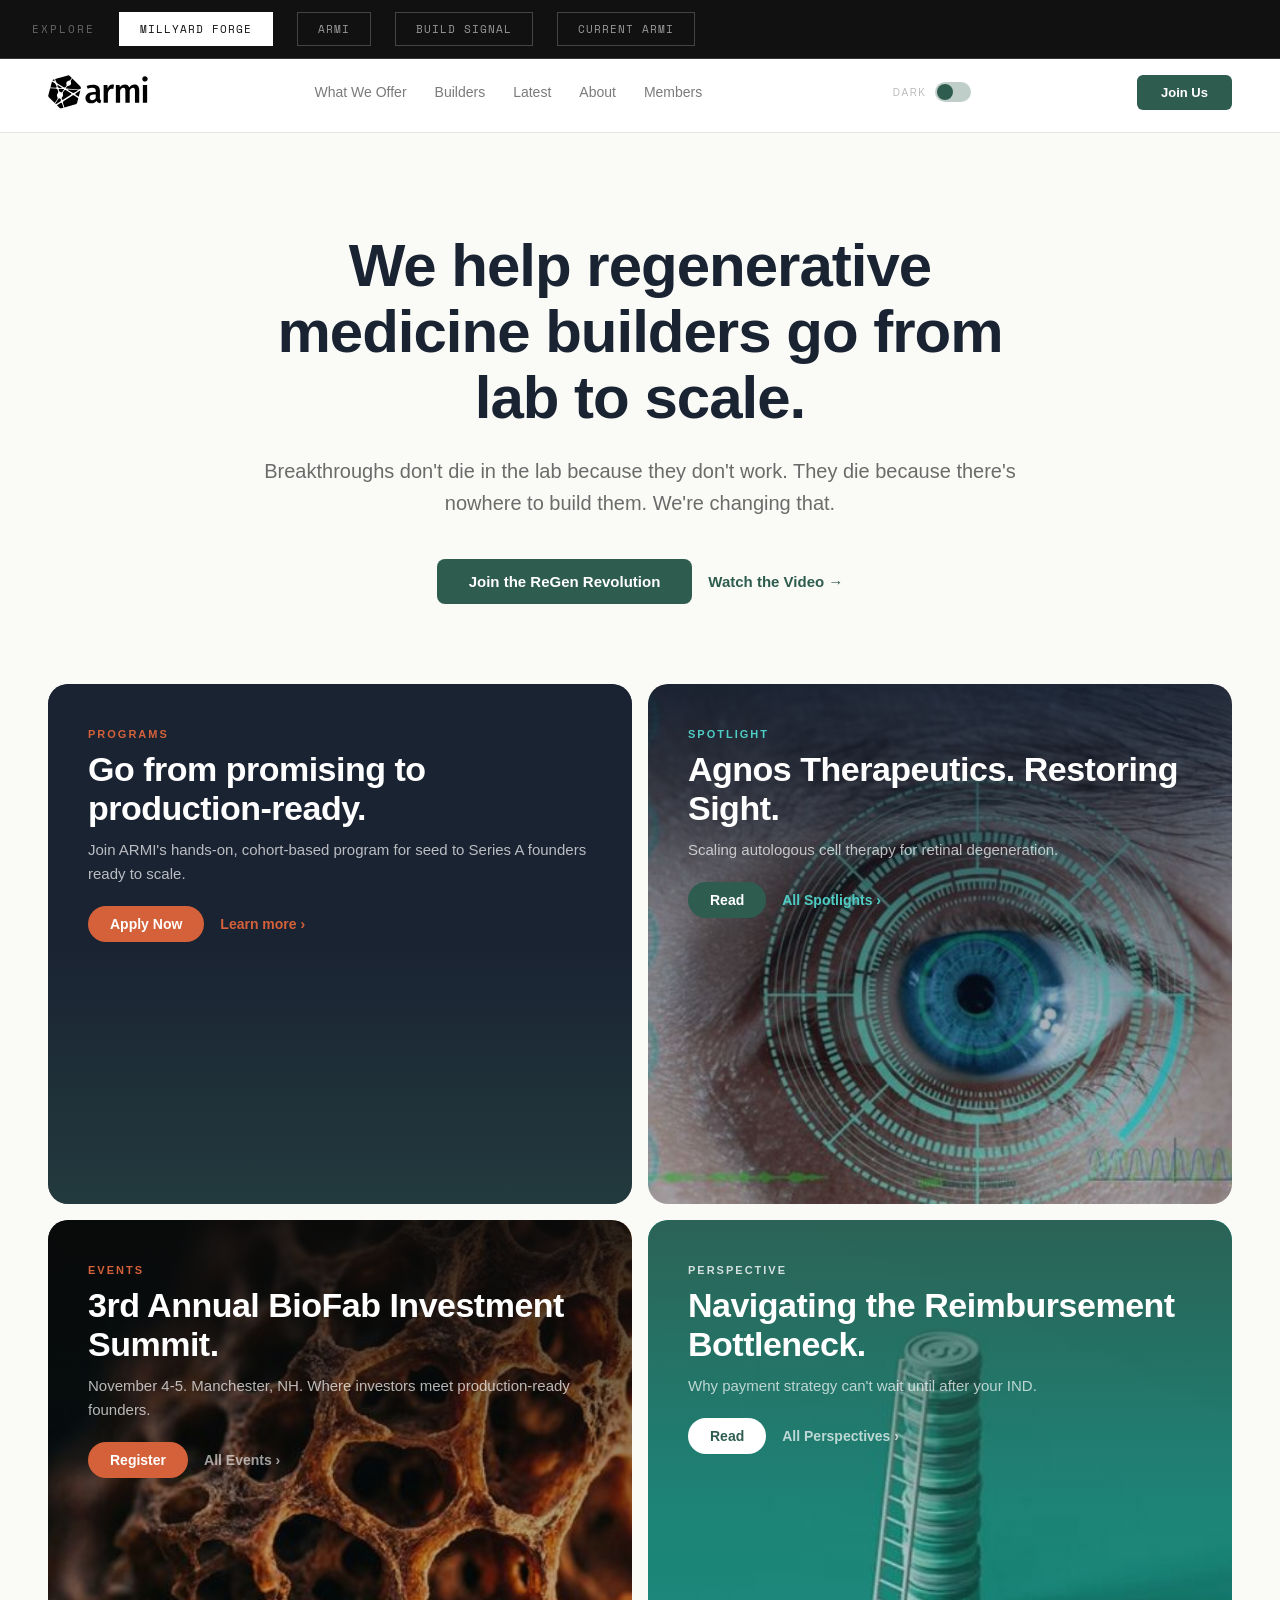
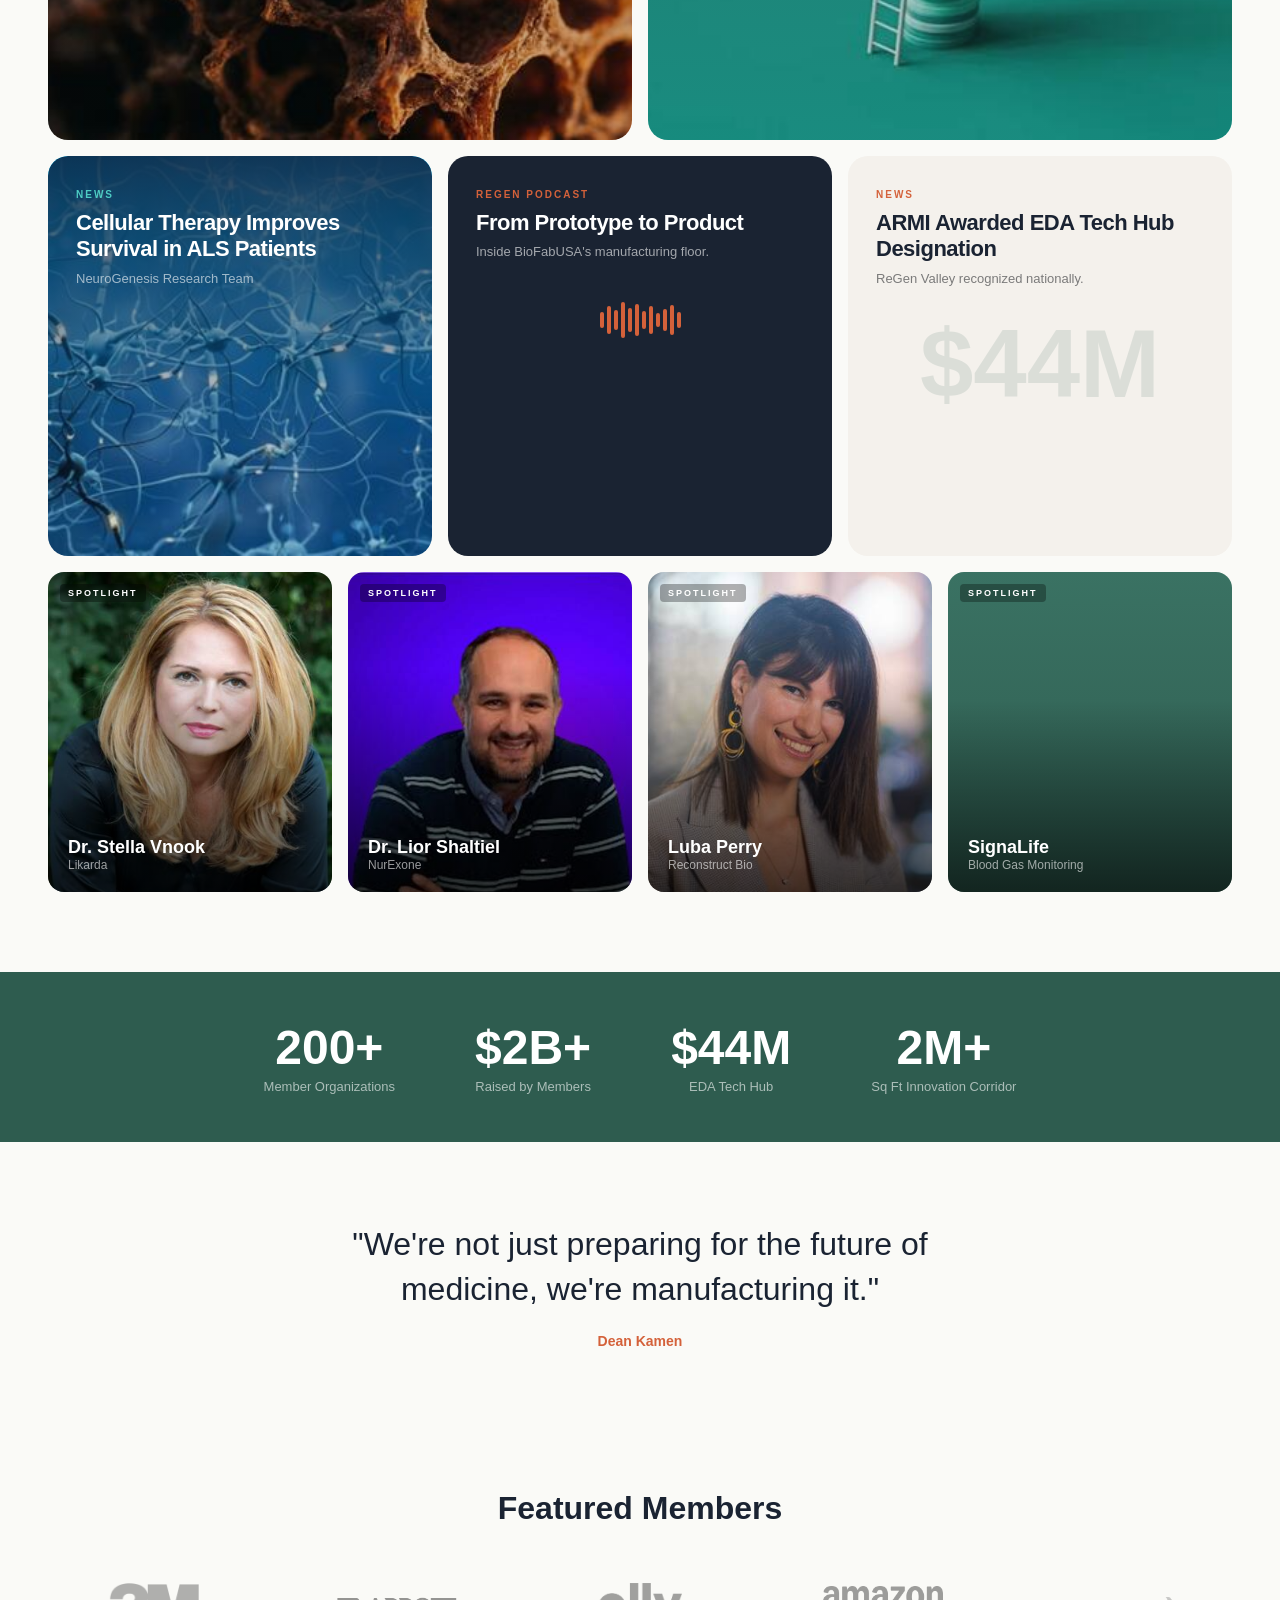
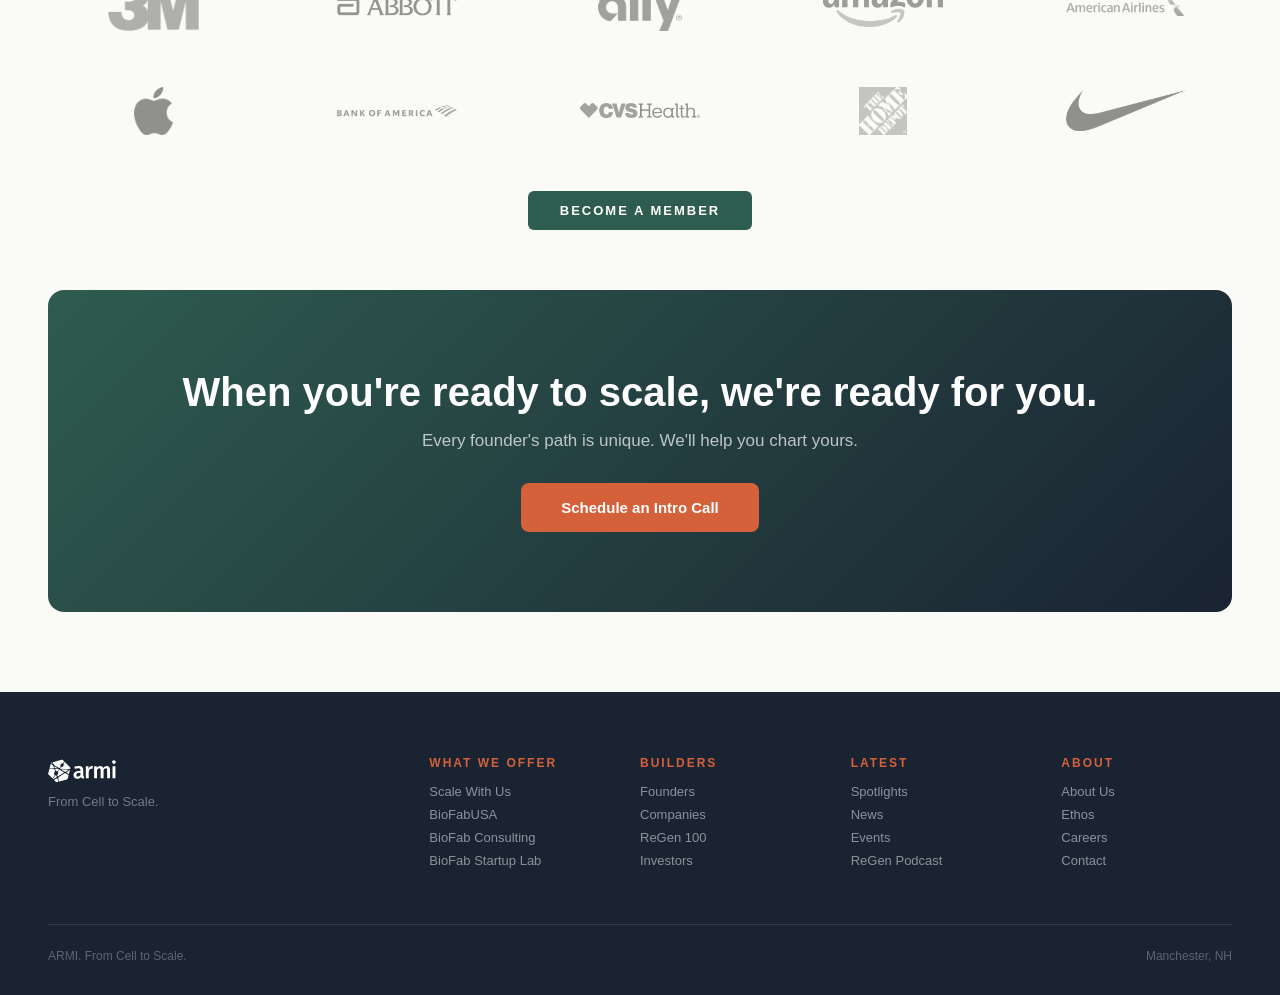
==== commit 77b184f0: "Replace text logos with ARMI SVG across all nav and footer elements - Add armi-logo.svg brand asset " ====
--- a/index.html
+++ b/index.html
@@ -26,7 +26,7 @@
      ============================================ -->
 <div class="mockup forge" id="forge">
   <nav class="f-nav">
-    <div class="f-logo">ARMI</div>
+    <a href="index.html" class="f-logo"><img src="img/armi-logo.svg" alt="ARMI"></a>
     <div class="f-nav-links">
       <div class="nav-dropdown-wrap">
         <a href="#" class="nav-dropdown-trigger">What We Offer</a>
@@ -176,7 +176,7 @@
   </div>
 
   <div class="f-footer">
-    <div class="f-footer-brand">ARMI<p>From Cell to Scale.</p></div>
+    <div class="f-footer-brand"><img src="img/armi-logo.svg" alt="ARMI"><p>From Cell to Scale.</p></div>
     <div class="f-footer-col"><h5>What We Offer</h5><a href="scale-with-us.html">Scale With Us</a><a href="biofabusa.html">BioFabUSA</a><a href="biofab-consulting.html">BioFab Consulting</a><a href="founders.html">BioFab Startup Lab</a></div>
     <div class="f-footer-col"><h5>Builders</h5><a href="founders.html">Founders</a><a href="#">Companies</a><a href="#">ReGen 100</a><a href="investors.html">Investors</a></div>
     <div class="f-footer-col"><h5>Latest</h5><a href="#">Spotlights</a><a href="#">News</a><a href="#">Events</a><a href="#">ReGen Podcast</a></div>
@@ -190,7 +190,7 @@
      ============================================ -->
 <div class="mockup armi-m active" id="armi-mock">
   <nav class="a-nav">
-    <div class="a-logo">ARMI</div>
+    <a href="index.html" class="a-logo"><img src="img/armi-logo.svg" alt="ARMI"></a>
     <div class="a-nav-links">
       <div class="nav-dropdown-wrap">
         <a href="#" class="nav-dropdown-trigger">What We Offer</a>
@@ -402,7 +402,7 @@
 
   <div class="a-footer">
     <div class="a-footer-inner">
-      <div class="a-footer-brand"><div class="a-f-logo">ARMI</div><div class="a-f-tag">From Cell to Scale.</div></div>
+      <div class="a-footer-brand"><div class="a-f-logo"><img src="img/armi-logo.svg" alt="ARMI"></div><div class="a-f-tag">From Cell to Scale.</div></div>
       <div><h5>What We Offer</h5><a href="scale-with-us.html">Scale With Us</a><a href="biofabusa.html">BioFabUSA</a><a href="biofab-consulting.html">BioFab Consulting</a><a href="founders.html">BioFab Startup Lab</a></div>
       <div><h5>Builders</h5><a href="founders.html">Founders</a><a href="#">Companies</a><a href="#">ReGen 100</a><a href="investors.html">Investors</a></div>
       <div><h5>Latest</h5><a href="#">Spotlights</a><a href="#">News</a><a href="#">Events</a><a href="#">ReGen Podcast</a></div>
@@ -418,7 +418,7 @@
      ============================================ -->
 <div class="mockup signal" id="signal">
   <nav class="s-nav">
-    <div class="s-logo">ARM<span>I</span></div>
+    <a href="index.html" class="s-logo"><img src="img/armi-logo.svg" alt="ARMI"></a>
     <div class="s-nav-links">
       <div class="nav-dropdown-wrap">
         <a href="#" class="nav-dropdown-trigger">What We Offer</a>
@@ -613,7 +613,7 @@
 
   <div class="s-footer">
     <div class="s-footer-inner">
-      <div class="s-footer-brand">ARM<span>I</span><p>From Cell to Scale. Manchester, NH.</p></div>
+      <div class="s-footer-brand"><img src="img/armi-logo.svg" alt="ARMI"><p>From Cell to Scale. Manchester, NH.</p></div>
       <div><h5>What We Offer</h5><a href="scale-with-us.html">Scale With Us</a><a href="biofabusa.html">BioFabUSA</a><a href="biofab-consulting.html">BioFab Consulting</a><a href="founders.html">BioFab Startup Lab</a></div>
       <div><h5>Builders</h5><a href="founders.html">Founders</a><a href="#">Companies</a><a href="#">ReGen 100</a><a href="investors.html">Investors</a></div>
       <div><h5>Latest</h5><a href="#">Spotlights</a><a href="#">News</a><a href="#">Events</a><a href="#">ReGen Podcast</a></div>
@@ -628,7 +628,7 @@
      ============================================ -->
 <div class="mockup current-armi" id="current-armi">
   <nav class="ca-nav">
-    <div class="ca-logo">ARMI</div>
+    <a href="index.html" class="ca-logo"><img src="img/armi-logo.svg" alt="ARMI"></a>
     <div class="ca-nav-links">
       <div class="nav-dropdown-wrap">
         <a href="#" class="nav-dropdown-trigger">What We Offer</a>
@@ -778,7 +778,7 @@
 
   <div class="ca-footer">
     <div class="ca-footer-inner">
-      <div class="ca-footer-brand">ARMI<p>From Cell to Scale.</p></div>
+      <div class="ca-footer-brand"><img src="img/armi-logo.svg" alt="ARMI"><p>From Cell to Scale.</p></div>
       <div class="ca-footer-col"><h5>What We Offer</h5><a href="scale-with-us.html">Scale With Us</a><a href="biofabusa.html">BioFabUSA</a><a href="biofab-consulting.html">BioFab Consulting</a><a href="founders.html">BioFab Startup Lab</a></div>
       <div class="ca-footer-col"><h5>Builders</h5><a href="founders.html">Founders</a><a href="#">Companies</a><a href="#">ReGen 100</a><a href="investors.html">Investors</a></div>
       <div class="ca-footer-col"><h5>Latest</h5><a href="#">Spotlights</a><a href="#">News</a><a href="#">Events</a><a href="#">ReGen Podcast</a></div>
--- a/css/styles.css
+++ b/css/styles.css
@@ -8,6 +8,14 @@
 .switcher-btn.active{background:#fff;color:#111;border-color:#fff}
 .mockup{display:none;padding-top:52px}
 .mockup.active{display:block}
+
+/* Logo SVG sizing & color handling */
+.f-logo img,.a-logo img,.s-logo img,.ca-logo img{height:44px;width:auto;display:block}
+.armi-m .a-logo img,.signal .s-logo img{filter:brightness(0)}
+.forge.light-mode .f-logo img{filter:brightness(0)}
+.armi-m.dark-mode .a-logo img,.signal.dark-mode .s-logo img{filter:none}
+/* Footer logo sizing */
+.f-footer-brand img,.a-f-logo img,.s-footer-brand img,.ca-footer-brand img{height:30px;width:auto;display:block;margin-bottom:4px}
 
 /* ========================================
    MOCKUP 1: MILLYARD FORGE
@@ -414,7 +422,7 @@
    ======================================== */
 .current-armi{background:#39206C;color:#fff;font-family:'Plus Jakarta Sans',sans-serif}
 .current-armi .ca-nav{display:flex;align-items:center;justify-content:space-between;padding:20px 48px;border-bottom:1px solid rgba(171,160,195,0.15)}
-.current-armi .ca-logo{font-family:'Plus Jakarta Sans',sans-serif;font-size:24px;font-weight:700;color:#fff;letter-spacing:1px}
+.current-armi .ca-logo{font-family:'Plus Jakarta Sans',sans-serif;font-size:24px;font-weight:700;color:#fff;letter-spacing:1px;text-decoration:none}
 .current-armi .ca-nav-links{display:flex;align-items:center;gap:32px}
 .current-armi .ca-nav-links a{color:#ABA0C3;font-size:13px;font-weight:500;text-decoration:none;letter-spacing:.5px;transition:color .3s}
 .current-armi .ca-nav-links a:hover{color:#fff}
